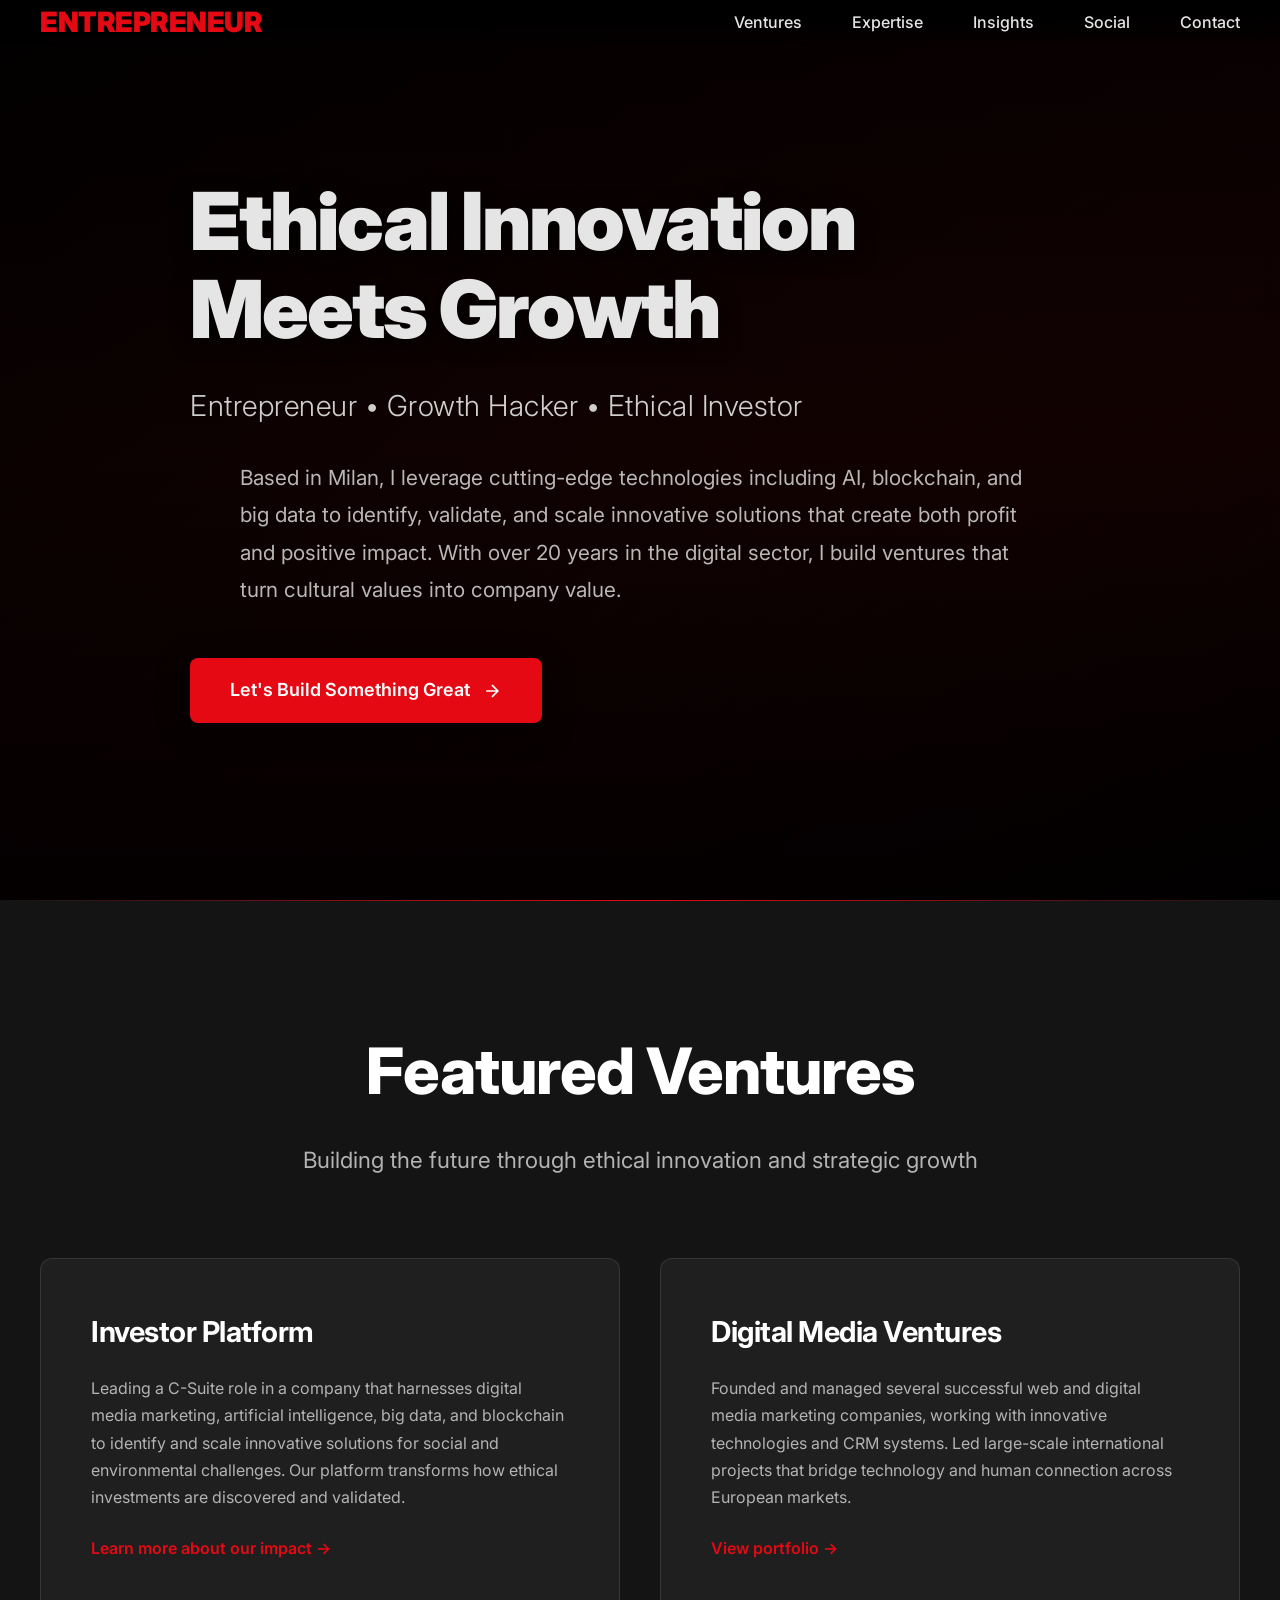
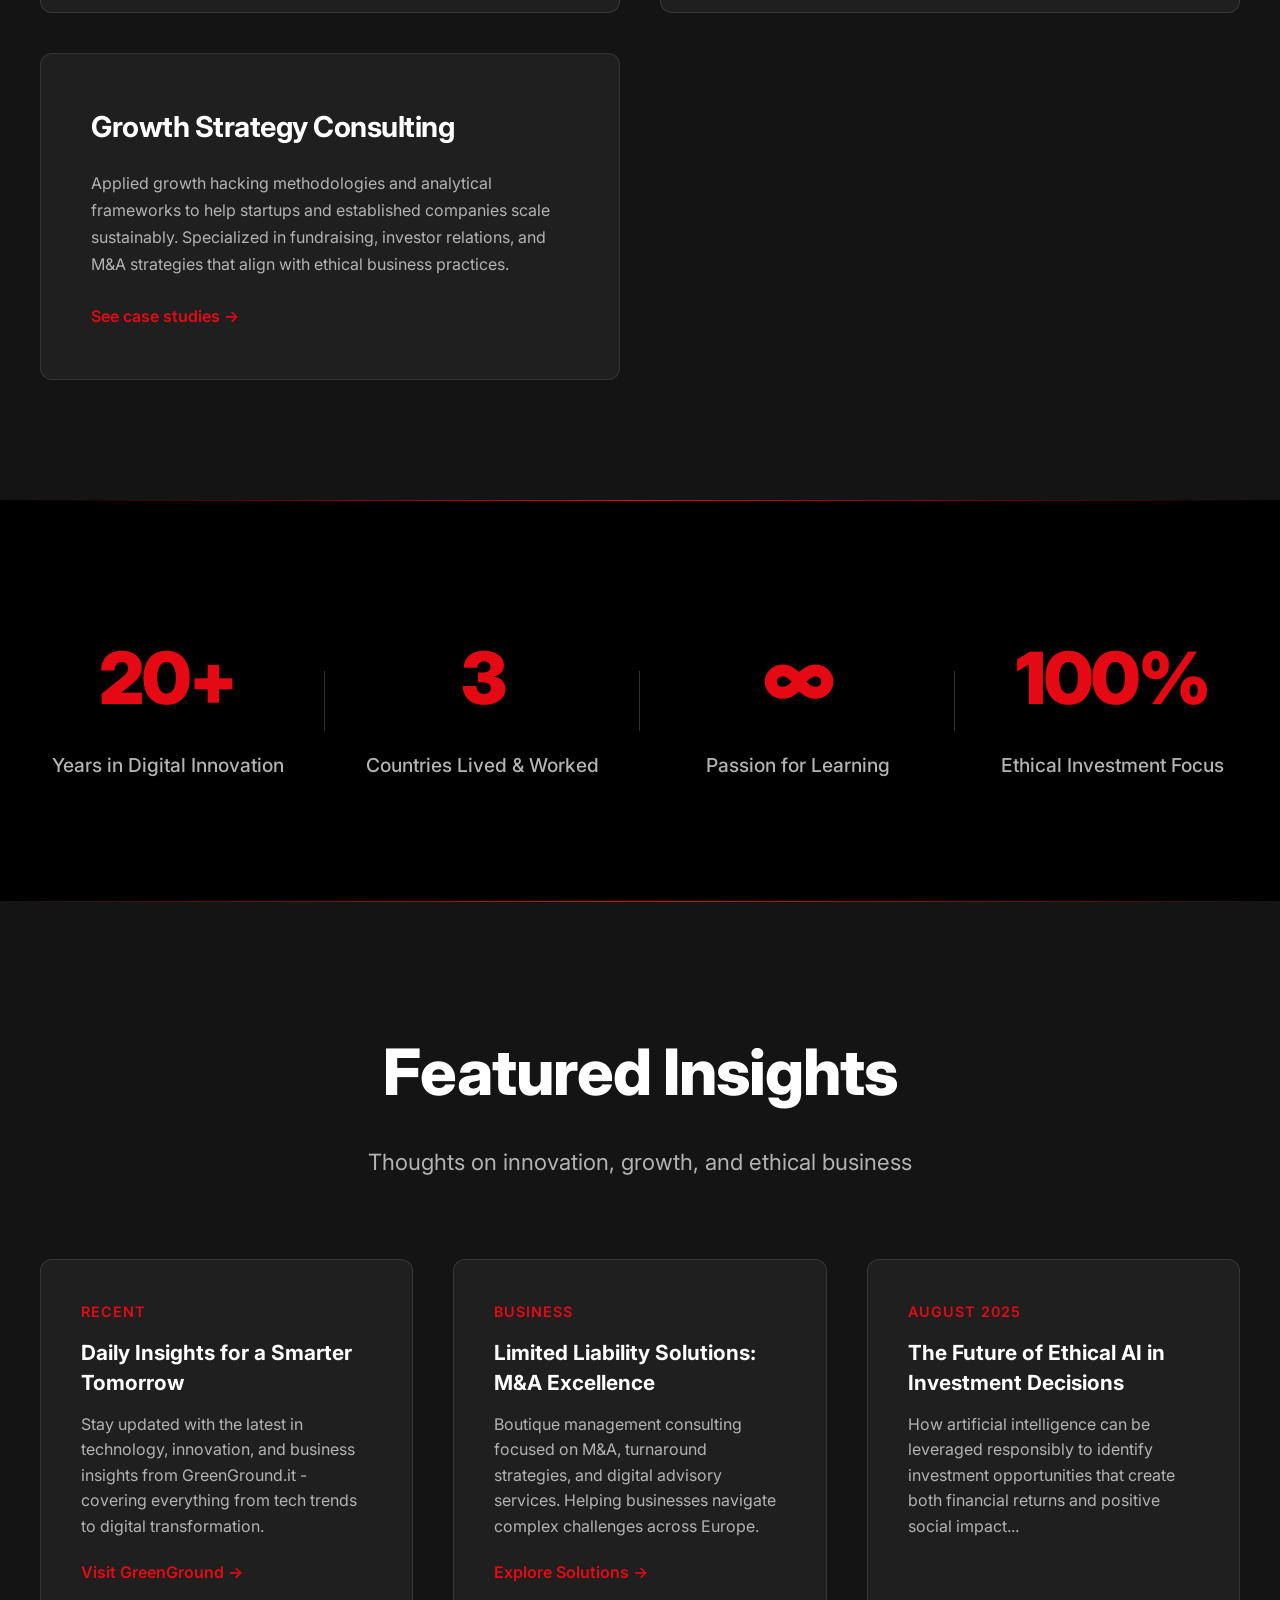
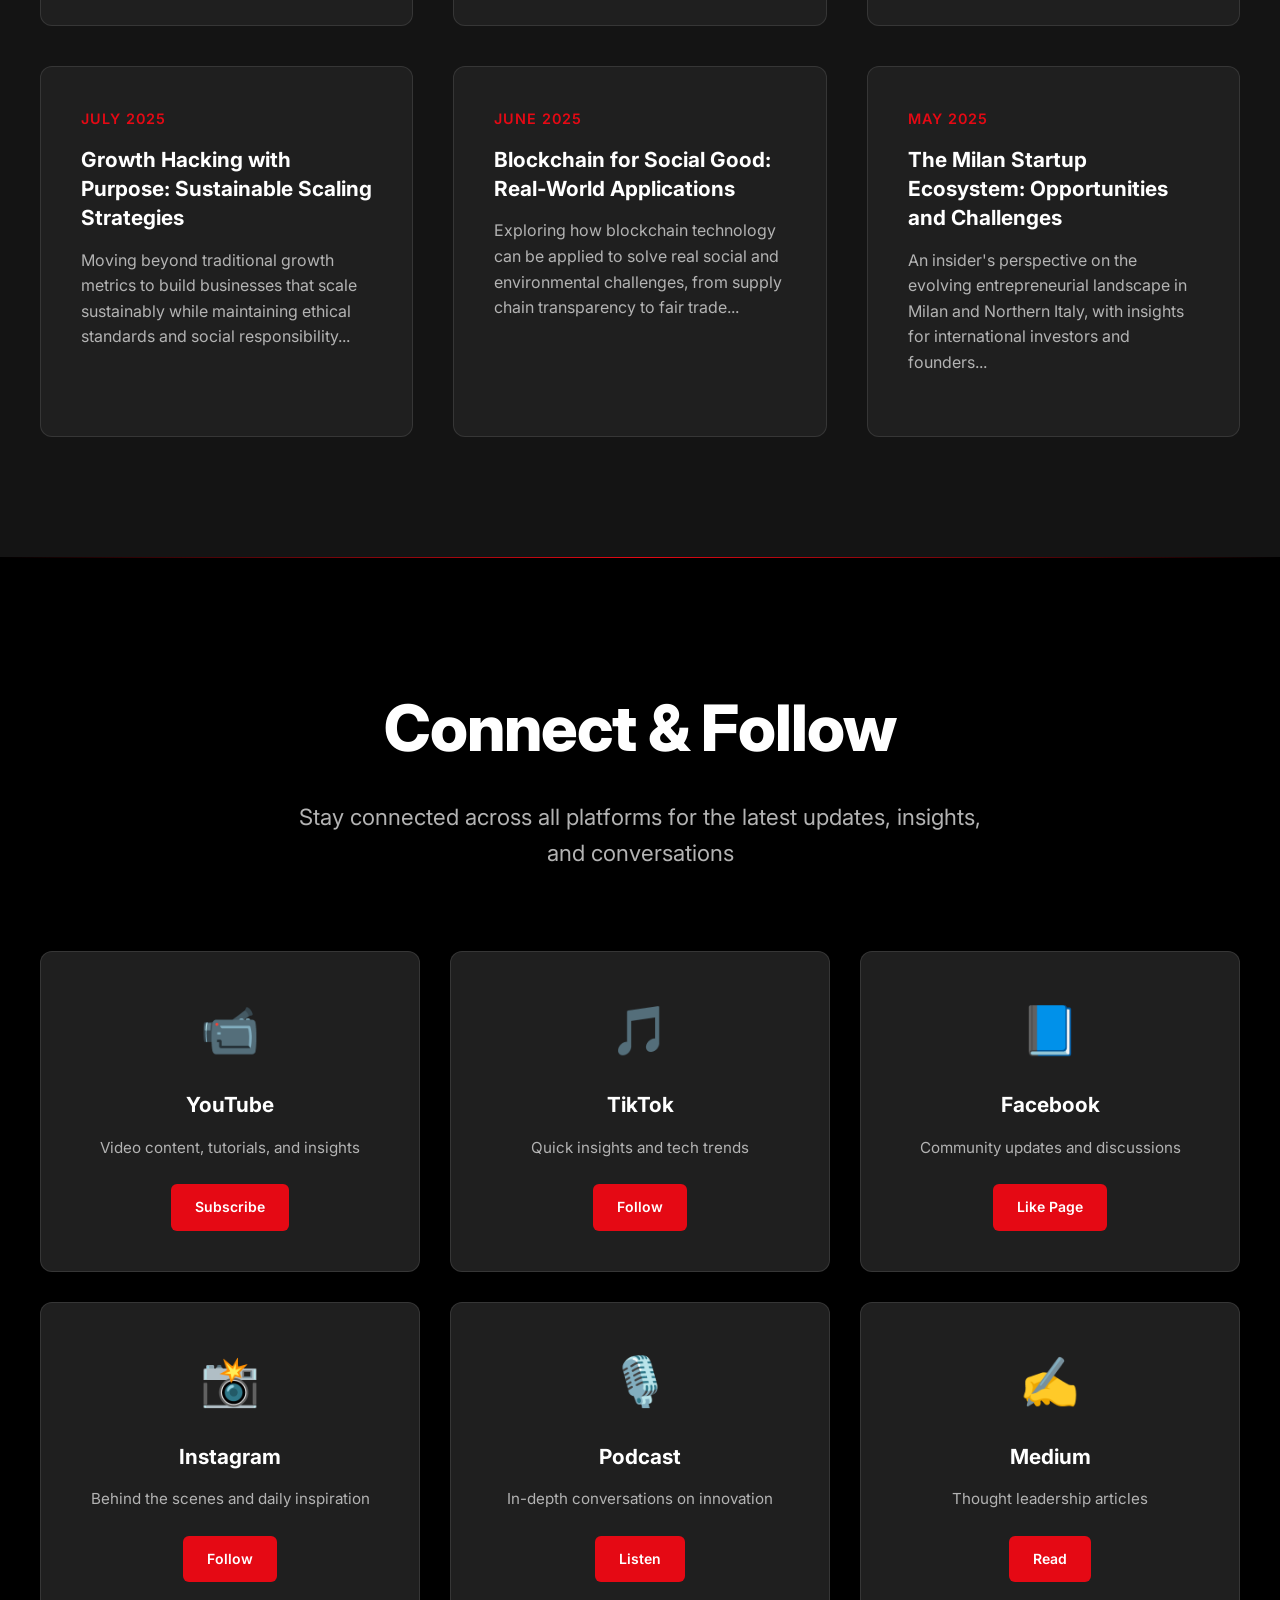
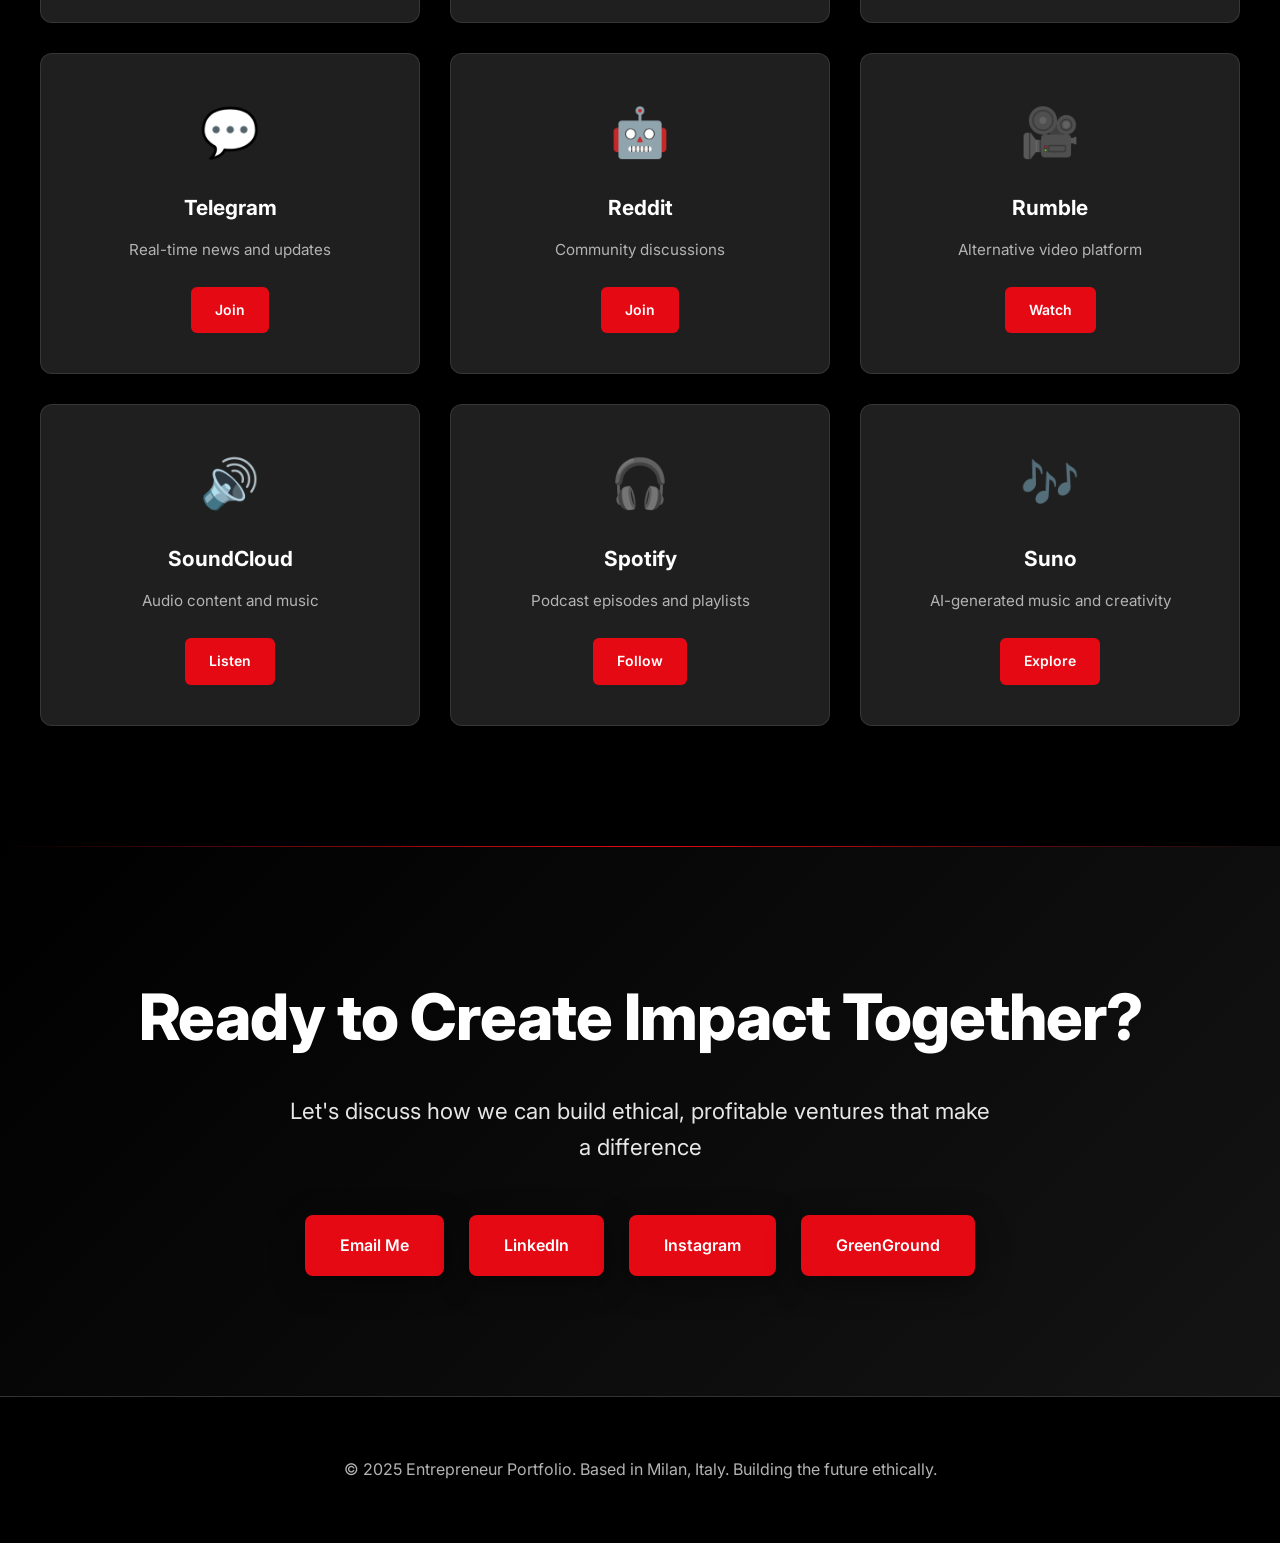
==== index.html @ f24fdfa5 "Use HTTPS for Limited Liability Solutions" ====
<!DOCTYPE html>

<html lang="en">
<head>
    <meta charset="UTF-8">
    <meta name="viewport" content="width=device-width, initial-scale=1.0">
    <title>Entrepreneur & Growth Hacker | Milan</title>
    <link rel="preconnect" href="https://fonts.googleapis.com">
    <link rel="preconnect" href="https://fonts.gstatic.com" crossorigin>
    <link href="https://fonts.googleapis.com/css2?family=Inter:wght@300;400;500;600;700;800;900&display=swap" rel="stylesheet">
    <style>
        * {
            margin: 0;
            padding: 0;
            box-sizing: border-box;
        }

        :root {
            --netflix-red: #e50914;
            --netflix-red-hover: #f40612;
            --netflix-black: #000000;
            --netflix-dark: #141414;
            --netflix-dark-gray: #1f1f1f;
            --netflix-gray: #333333;
            --netflix-light-gray: #808080;
            --netflix-white: #ffffff;
            --netflix-text: #e5e5e5;
            --netflix-text-secondary: #b3b3b3;
            --netflix-gradient: linear-gradient(180deg, rgba(0,0,0,0.7) 0%, rgba(0,0,0,0.3) 50%, rgba(0,0,0,0.8) 100%);
            --netflix-shadow: 0 8px 32px rgba(0, 0, 0, 0.4);
            --netflix-border: rgba(255, 255, 255, 0.1);
        }

        body {
            font-family: 'Inter', -apple-system, BlinkMacSystemFont, 'Segoe UI', Roboto, sans-serif;
            line-height: 1.6;
            color: var(--netflix-text);
            background: var(--netflix-black);
            overflow-x: hidden;
        }

        .container {
            max-width: 1400px;
            margin: 0 auto;
            padding: 0 40px;
        }

        /* Header */
        header {
            background: linear-gradient(180deg, rgba(0,0,0,0.9) 0%, rgba(0,0,0,0.7) 50%, transparent 100%);
            backdrop-filter: blur(20px);
            position: fixed;
            top: 0;
            width: 100%;
            z-index: 1000;
            transition: all 0.3s ease;
        }

        header.scrolled {
            background: rgba(0, 0, 0, 0.95);
            backdrop-filter: blur(20px);
        }

        nav {
            display: flex;
            justify-content: space-between;
            align-items: center;
            padding: 25px 0;
        }

        .logo {
            font-size: 28px;
            font-weight: 900;
            color: var(--netflix-red);
            text-decoration: none;
            letter-spacing: -0.5px;
            text-shadow: 0 2px 4px rgba(0, 0, 0, 0.5);
        }

        .nav-links {
            display: flex;
            gap: 50px;
            list-style: none;
        }

        .nav-links a {
            text-decoration: none;
            color: var(--netflix-text);
            font-weight: 500;
            font-size: 16px;
            transition: all 0.3s ease;
            position: relative;
            padding: 8px 0;
        }

        .nav-links a::after {
            content: '';
            position: absolute;
            bottom: 0;
            left: 0;
            width: 0;
            height: 2px;
            background: var(--netflix-red);
            transition: width 0.3s ease;
        }

        .nav-links a:hover {
            color: var(--netflix-white);
        }

        .nav-links a:hover::after {
            width: 100%;
        }

        /* Hero Section */
        .hero {
            min-height: 100vh;
            display: flex;
            align-items: center;
            background: linear-gradient(135deg, rgba(0,0,0,0.8) 0%, rgba(0,0,0,0.4) 100%), 
                        url('data:image/svg+xml,<svg xmlns="http://www.w3.org/2000/svg" viewBox="0 0 1920 1080"><defs><linearGradient id="a" x1="0%" y1="0%" x2="100%" y2="100%"><stop offset="0%" style="stop-color:%23e50914;stop-opacity:0.1"/><stop offset="100%" style="stop-color:%23000000;stop-opacity:0.9"/></linearGradient></defs><rect width="1920" height="1080" fill="url(%23a)"/></svg>');
            background-size: cover;
            background-position: center;
            position: relative;
            overflow: hidden;
        }

        .hero::before {
            content: '';
            position: absolute;
            top: 0;
            left: 0;
            right: 0;
            bottom: 0;
            background: var(--netflix-gradient);
        }

        .hero-content {
            position: relative;
            z-index: 2;
            max-width: 900px;
        }

        .hero h1 {
            font-size: clamp(3rem, 8vw, 5rem);
            font-weight: 900;
            margin-bottom: 30px;
            line-height: 1.1;
            letter-spacing: -2px;
            text-shadow: 0 4px 20px rgba(0, 0, 0, 0.8);
            animation: heroTitle 1.2s ease-out;
        }

        .hero-subtitle {
            font-size: clamp(1.2rem, 3vw, 1.8rem);
            font-weight: 300;
            margin-bottom: 30px;
            opacity: 0.9;
            letter-spacing: 0.5px;
            animation: heroSubtitle 1.4s ease-out;
        }

        .hero-description {
            font-size: clamp(1rem, 2.5vw, 1.3rem);
            max-width: 800px;
            margin: 0 auto 50px;
            opacity: 0.8;
            line-height: 1.8;
            animation: heroDescription 1.6s ease-out;
        }

        .cta-button {
            display: inline-flex;
            align-items: center;
            gap: 12px;
            background: var(--netflix-red);
            color: var(--netflix-white);
            padding: 18px 40px;
            text-decoration: none;
            border-radius: 8px;
            font-weight: 600;
            font-size: 18px;
            border: none;
            cursor: pointer;
            transition: all 0.3s ease;
            box-shadow: var(--netflix-shadow);
            animation: heroButton 1.8s ease-out;
            position: relative;
            overflow: hidden;
        }

        .cta-button::before {
            content: '';
            position: absolute;
            top: 0;
            left: -100%;
            width: 100%;
            height: 100%;
            background: linear-gradient(90deg, transparent, rgba(255,255,255,0.2), transparent);
            transition: left 0.5s ease;
        }

        .cta-button:hover {
            background: var(--netflix-red-hover);
            transform: translateY(-2px);
            box-shadow: 0 12px 40px rgba(229, 9, 20, 0.4);
        }

        .cta-button:hover::before {
            left: 100%;
        }

        /* Featured Section */
        .featured {
            padding: 120px 0;
            background: var(--netflix-dark);
            position: relative;
        }

        .featured::before {
            content: '';
            position: absolute;
            top: 0;
            left: 0;
            right: 0;
            height: 1px;
            background: linear-gradient(90deg, transparent, var(--netflix-red), transparent);
        }

        .section-header {
            text-align: center;
            margin-bottom: 80px;
        }

        .section-title {
            font-size: clamp(2.5rem, 5vw, 4rem);
            font-weight: 800;
            margin-bottom: 20px;
            color: var(--netflix-white);
            letter-spacing: -1px;
        }

        .section-subtitle {
            font-size: clamp(1.1rem, 2.5vw, 1.4rem);
            color: var(--netflix-text-secondary);
            max-width: 700px;
            margin: 0 auto;
            line-height: 1.6;
        }

        .featured-grid {
            display: grid;
            grid-template-columns: repeat(auto-fit, minmax(400px, 1fr));
            gap: 40px;
            margin-top: 80px;
        }

        .featured-item {
            background: var(--netflix-dark-gray);
            border-radius: 12px;
            padding: 50px;
            transition: all 0.4s ease;
            border: 1px solid var(--netflix-border);
            position: relative;
            overflow: hidden;
        }

        .featured-item::before {
            content: '';
            position: absolute;
            top: 0;
            left: 0;
            right: 0;
            height: 3px;
            background: var(--netflix-red);
            transform: scaleX(0);
            transition: transform 0.3s ease;
        }

        .featured-item:hover {
            transform: translateY(-8px);
            box-shadow: 0 20px 60px rgba(0, 0, 0, 0.6);
            border-color: var(--netflix-red);
        }

        .featured-item:hover::before {
            transform: scaleX(1);
        }

        .featured-item h3 {
            font-size: 1.8rem;
            font-weight: 700;
            margin-bottom: 20px;
            color: var(--netflix-white);
            letter-spacing: -0.5px;
        }

        .featured-item p {
            color: var(--netflix-text-secondary);
            margin-bottom: 25px;
            line-height: 1.7;
            font-size: 16px;
        }

        .learn-more {
            color: var(--netflix-red);
            text-decoration: none;
            font-weight: 600;
            display: inline-flex;
            align-items: center;
            gap: 8px;
            font-size: 16px;
            transition: all 0.3s ease;
        }

        .learn-more:hover {
            color: var(--netflix-red-hover);
            transform: translateX(5px);
        }

        /* Stats Section */
        .stats {
            background: var(--netflix-black);
            padding: 120px 0;
            position: relative;
        }

        .stats::before {
            content: '';
            position: absolute;
            top: 0;
            left: 0;
            right: 0;
            height: 1px;
            background: linear-gradient(90deg, transparent, var(--netflix-red), transparent);
        }

        .stats-grid {
            display: grid;
            grid-template-columns: repeat(auto-fit, minmax(250px, 1fr));
            gap: 60px;
            text-align: center;
        }

        .stat-item {
            position: relative;
        }

        .stat-item::after {
            content: '';
            position: absolute;
            top: 50%;
            right: -30px;
            width: 1px;
            height: 60px;
            background: var(--netflix-gray);
            transform: translateY(-50%);
        }

        .stat-item:last-child::after {
            display: none;
        }

        .stat-item h3 {
            font-size: clamp(3rem, 6vw, 4.5rem);
            font-weight: 900;
            margin-bottom: 15px;
            color: var(--netflix-red);
            letter-spacing: -2px;
        }

        .stat-item p {
            font-size: 1.2rem;
            color: var(--netflix-text-secondary);
            font-weight: 500;
        }

        /* News Section */
        .news {
            padding: 120px 0;
            background: var(--netflix-dark);
            position: relative;
        }

        .news::before {
            content: '';
            position: absolute;
            top: 0;
            left: 0;
            right: 0;
            height: 1px;
            background: linear-gradient(90deg, transparent, var(--netflix-red), transparent);
        }

        .news-grid {
            display: grid;
            grid-template-columns: repeat(auto-fit, minmax(350px, 1fr));
            gap: 40px;
            margin-top: 80px;
        }

        .news-item {
            background: var(--netflix-dark-gray);
            border-radius: 12px;
            padding: 40px;
            border: 1px solid var(--netflix-border);
            transition: all 0.4s ease;
            position: relative;
            overflow: hidden;
        }

        .news-item::before {
            content: '';
            position: absolute;
            top: 0;
            left: 0;
            right: 0;
            height: 3px;
            background: var(--netflix-red);
            transform: scaleX(0);
            transition: transform 0.3s ease;
        }

        .news-item:hover {
            transform: translateY(-5px);
            box-shadow: 0 15px 50px rgba(0, 0, 0, 0.6);
            border-color: var(--netflix-red);
        }

        .news-item:hover::before {
            transform: scaleX(1);
        }

        .news-date {
            color: var(--netflix-red);
            font-weight: 600;
            font-size: 0.9rem;
            margin-bottom: 15px;
            text-transform: uppercase;
            letter-spacing: 1px;
        }

        .news-item h4 {
            font-size: 1.3rem;
            font-weight: 700;
            margin-bottom: 15px;
            line-height: 1.4;
            color: var(--netflix-white);
        }

        .news-item p {
            color: var(--netflix-text-secondary);
            line-height: 1.6;
            margin-bottom: 20px;
        }

        /* Social Section */
        .social {
            padding: 120px 0;
            background: var(--netflix-black);
            position: relative;
        }

        .social::before {
            content: '';
            position: absolute;
            top: 0;
            left: 0;
            right: 0;
            height: 1px;
            background: linear-gradient(90deg, transparent, var(--netflix-red), transparent);
        }

        .social-grid {
            display: grid;
            grid-template-columns: repeat(auto-fit, minmax(280px, 1fr));
            gap: 30px;
            margin-top: 80px;
        }

        .social-platform {
            background: var(--netflix-dark-gray);
            border-radius: 12px;
            padding: 40px 30px;
            text-align: center;
            transition: all 0.4s ease;
            border: 1px solid var(--netflix-border);
            position: relative;
            overflow: hidden;
        }

        .social-platform::before {
            content: '';
            position: absolute;
            top: 0;
            left: 0;
            right: 0;
            height: 3px;
            background: var(--netflix-red);
            transform: scaleX(0);
            transition: transform 0.3s ease;
        }

        .social-platform:hover {
            transform: translateY(-5px);
            background: var(--netflix-gray);
            border-color: var(--netflix-red);
            box-shadow: 0 15px 50px rgba(0, 0, 0, 0.6);
        }

        .social-platform:hover::before {
            transform: scaleX(1);
        }

        .social-icon {
            font-size: 3rem;
            margin-bottom: 20px;
            display: block;
            transition: transform 0.3s ease;
        }

        .social-platform:hover .social-icon {
            transform: scale(1.1);
        }

        .social-platform h4 {
            font-size: 1.3rem;
            font-weight: 700;
            margin-bottom: 15px;
            color: var(--netflix-white);
        }

        .social-platform p {
            font-size: 0.95rem;
            color: var(--netflix-text-secondary);
            margin-bottom: 25px;
            line-height: 1.5;
        }

        .social-link {
            color: var(--netflix-white);
            text-decoration: none;
            font-weight: 600;
            padding: 12px 24px;
            background: var(--netflix-red);
            border-radius: 6px;
            display: inline-block;
            transition: all 0.3s ease;
            font-size: 14px;
        }

        .social-link:hover {
            background: var(--netflix-red-hover);
            transform: translateY(-2px);
            box-shadow: 0 8px 25px rgba(229, 9, 20, 0.4);
        }

        /* Contact Section */
        .contact {
            background: linear-gradient(135deg, var(--netflix-black) 0%, var(--netflix-dark) 100%);
            color: var(--netflix-white);
            padding: 120px 0;
            text-align: center;
            position: relative;
        }

        .contact::before {
            content: '';
            position: absolute;
            top: 0;
            left: 0;
            right: 0;
            height: 1px;
            background: linear-gradient(90deg, transparent, var(--netflix-red), transparent);
        }

        .contact h2 {
            font-size: clamp(2.5rem, 5vw, 4rem);
            font-weight: 800;
            margin-bottom: 25px;
            letter-spacing: -1px;
        }

        .contact p {
            font-size: clamp(1.1rem, 2.5vw, 1.4rem);
            margin-bottom: 50px;
            opacity: 0.9;
            max-width: 700px;
            margin-left: auto;
            margin-right: auto;
            line-height: 1.6;
        }

        .contact-buttons {
            display: flex;
            justify-content: center;
            gap: 25px;
            flex-wrap: wrap;
        }

        .contact-btn {
            background: var(--netflix-red);
            color: var(--netflix-white);
            padding: 18px 35px;
            text-decoration: none;
            border-radius: 8px;
            font-weight: 600;
            font-size: 16px;
            border: none;
            transition: all 0.3s ease;
            box-shadow: var(--netflix-shadow);
        }

        .contact-btn:hover {
            background: var(--netflix-red-hover);
            transform: translateY(-2px);
            box-shadow: 0 12px 40px rgba(229, 9, 20, 0.4);
        }

        /* Footer */
        footer {
            background: var(--netflix-black);
            color: var(--netflix-text-secondary);
            padding: 60px 0;
            text-align: center;
            border-top: 1px solid var(--netflix-gray);
        }

        footer p {
            font-size: 16px;
            line-height: 1.6;
        }

        /* Responsive Design */
        @media (max-width: 768px) {
            .container {
                padding: 0 20px;
            }

            .nav-links {
                display: none;
            }

            .hero {
                padding: 100px 0 60px;
            }

            .featured-grid,
            .news-grid {
                grid-template-columns: 1fr;
            }

            .stats-grid {
                grid-template-columns: repeat(2, 1fr);
                gap: 40px;
            }

            .stats-grid .stat-item:nth-child(2)::after {
                display: none;
            }

            .social-grid {
                grid-template-columns: repeat(auto-fit, minmax(250px, 1fr));
            }

            .contact-buttons {
                flex-direction: column;
                align-items: center;
            }

            .featured-item,
            .news-item,
            .social-platform {
                padding: 30px 25px;
            }
        }

        /* Animations */
        @keyframes heroTitle {
            from {
                opacity: 0;
                transform: translateY(30px);
            }
            to {
                opacity: 1;
                transform: translateY(0);
            }
        }

        @keyframes heroSubtitle {
            from {
                opacity: 0;
                transform: translateY(30px);
            }
            to {
                opacity: 1;
                transform: translateY(0);
            }
        }

        @keyframes heroDescription {
            from {
                opacity: 0;
                transform: translateY(30px);
            }
            to {
                opacity: 1;
                transform: translateY(0);
            }
        }

        @keyframes heroButton {
            from {
                opacity: 0;
                transform: translateY(30px);
            }
            to {
                opacity: 1;
                transform: translateY(0);
            }
        }

        .fade-in {
            animation: fadeInUp 0.8s ease forwards;
        }

        @keyframes fadeInUp {
            from {
                opacity: 0;
                transform: translateY(40px);
            }
            to {
                opacity: 1;
                transform: translateY(0);
            }
        }

        /* Scroll animations */
        .scroll-animate {
            opacity: 0;
            transform: translateY(40px);
            transition: all 0.8s ease;
        }

        .scroll-animate.animate {
            opacity: 1;
            transform: translateY(0);
        }
    </style>
</head>
<body>
    <!-- Header -->
    <header>
        <nav class="container">
            <a href="#" class="logo">ENTREPRENEUR</a>
            <ul class="nav-links">
                <li><a href="#ventures">Ventures</a></li>
                <li><a href="#expertise">Expertise</a></li>
                <li><a href="#insights">Insights</a></li>
                <li><a href="#social">Social</a></li>
                <li><a href="#contact">Contact</a></li>
            </ul>
        </nav>
    </header>

    <!-- Hero Section -->
    <section class="hero">
        <div class="container">
            <div class="hero-content">
                <h1>Ethical Innovation Meets Growth</h1>
                <p class="hero-subtitle">Entrepreneur • Growth Hacker • Ethical Investor</p>
                <p class="hero-description">
                    Based in Milan, I leverage cutting-edge technologies including AI, blockchain, and big data to identify, validate, and scale innovative solutions that create both profit and positive impact. With over 20 years in the digital sector, I build ventures that turn cultural values into company value.
                </p>
                <a href="#contact" class="cta-button">
                    Let's Build Something Great
                    <svg width="20" height="20" viewBox="0 0 24 24" fill="none" stroke="currentColor" stroke-width="2">
                        <path d="M5 12h14M12 5l7 7-7 7"/>
                    </svg>
                </a>
            </div>
        </div>
    </section>

    <!-- Featured Ventures -->
    <section class="featured" id="ventures">
        <div class="container">
            <div class="section-header">
                <h2 class="section-title">Featured Ventures</h2>
                <p class="section-subtitle">Building the future through ethical innovation and strategic growth</p>
            </div>
            
            <div class="featured-grid">
                <div class="featured-item scroll-animate">
                    <h3>Investor Platform</h3>
                    <p>Leading a C-Suite role in a company that harnesses digital media marketing, artificial intelligence, big data, and blockchain to identify and scale innovative solutions for social and environmental challenges. Our platform transforms how ethical investments are discovered and validated.</p>
                    <a href="#" class="learn-more">Learn more about our impact →</a>
                </div>
                
                <div class="featured-item scroll-animate">
                    <h3>Digital Media Ventures</h3>
                    <p>Founded and managed several successful web and digital media marketing companies, working with innovative technologies and CRM systems. Led large-scale international projects that bridge technology and human connection across European markets.</p>
                    <a href="#" class="learn-more">View portfolio →</a>
                </div>
                
                <div class="featured-item scroll-animate">
                    <h3>Growth Strategy Consulting</h3>
                    <p>Applied growth hacking methodologies and analytical frameworks to help startups and established companies scale sustainably. Specialized in fundraising, investor relations, and M&A strategies that align with ethical business practices.</p>
                    <a href="#" class="learn-more">See case studies →</a>
                </div>
            </div>
        </div>
    </section>

    <!-- Stats Section -->
    <section class="stats">
        <div class="container">
            <div class="stats-grid">
                <div class="stat-item scroll-animate">
                    <h3>20+</h3>
                    <p>Years in Digital Innovation</p>
                </div>
                <div class="stat-item scroll-animate">
                    <h3>3</h3>
                    <p>Countries Lived & Worked</p>
                </div>
                <div class="stat-item scroll-animate">
                    <h3>∞</h3>
                    <p>Passion for Learning</p>
                </div>
                <div class="stat-item scroll-animate">
                    <h3>100%</h3>
                    <p>Ethical Investment Focus</p>
                </div>
            </div>
        </div>
    </section>

    <!-- Featured Insights -->
    <section class="news" id="insights">
        <div class="container">
            <div class="section-header">
                <h2 class="section-title">Featured Insights</h2>
                <p class="section-subtitle">Thoughts on innovation, growth, and ethical business</p>
            </div>
            
            <div class="news-grid" id="latest-content">
                <!-- Content will be dynamically loaded from RSS feeds -->
                <div class="news-item scroll-animate">
                    <div class="news-date">Recent</div>
                    <h4>Daily Insights for a Smarter Tomorrow</h4>
                    <p>Stay updated with the latest in technology, innovation, and business insights from GreenGround.it - covering everything from tech trends to digital transformation.</p>
                    <a href="https://greenground.it" target="_blank" style="color: var(--netflix-red); text-decoration: none; font-weight: 600;">Visit GreenGround →</a>
                </div>
                
                <div class="news-item scroll-animate">
                    <div class="news-date">Business</div>
                    <h4>Limited Liability Solutions: M&A Excellence</h4>
                    <p>Boutique management consulting focused on M&A, turnaround strategies, and digital advisory services. Helping businesses navigate complex challenges across Europe.</p>
                    <a href="https://limitedliability.solutions" target="_blank" style="color: var(--netflix-red); text-decoration: none; font-weight: 600;">Explore Solutions →</a>
                </div>
                
                <div class="news-item scroll-animate">
                    <div class="news-date">August 2025</div>
                    <h4>The Future of Ethical AI in Investment Decisions</h4>
                    <p>How artificial intelligence can be leveraged responsibly to identify investment opportunities that create both financial returns and positive social impact...</p>
                </div>
                
                <div class="news-item scroll-animate">
                    <div class="news-date">July 2025</div>
                    <h4>Growth Hacking with Purpose: Sustainable Scaling Strategies</h4>
                    <p>Moving beyond traditional growth metrics to build businesses that scale sustainably while maintaining ethical standards and social responsibility...</p>
                </div>
                
                <div class="news-item scroll-animate">
                    <div class="news-date">June 2025</div>
                    <h4>Blockchain for Social Good: Real-World Applications</h4>
                    <p>Exploring how blockchain technology can be applied to solve real social and environmental challenges, from supply chain transparency to fair trade...</p>
                </div>
                
                <div class="news-item scroll-animate">
                    <div class="news-date">May 2025</div>
                    <h4>The Milan Startup Ecosystem: Opportunities and Challenges</h4>
                    <p>An insider's perspective on the evolving entrepreneurial landscape in Milan and Northern Italy, with insights for international investors and founders...</p>
                </div>
            </div>
        </div>
    </section>

    <!-- Social Section -->
    <section class="social" id="social">
        <div class="container">
            <div class="section-header">
                <h2 class="section-title" style="color: var(--netflix-white);">Connect & Follow</h2>
                <p class="section-subtitle" style="color: var(--netflix-text-secondary);">Stay connected across all platforms for the latest updates, insights, and conversations</p>
            </div>
            
            <div class="social-grid">
                <div class="social-platform scroll-animate">
                    <span class="social-icon">📹</span>
                    <h4>YouTube</h4>
                    <p>Video content, tutorials, and insights</p>
                    <a href="https://youtube.com/@LivioAcerbo" target="_blank" class="social-link">Subscribe</a>
                </div>
                
                <div class="social-platform scroll-animate">
                    <span class="social-icon">🎵</span>
                    <h4>TikTok</h4>
                    <p>Quick insights and tech trends</p>
                    <a href="https://www.tiktok.com/@greengroundit" target="_blank" class="social-link">Follow</a>
                </div>
                
                <div class="social-platform scroll-animate">
                    <span class="social-icon">📘</span>
                    <h4>Facebook</h4>
                    <p>Community updates and discussions</p>
                    <a href="https://www.facebook.com/greengroundit/" target="_blank" class="social-link">Like Page</a>
                </div>
                
                <div class="social-platform scroll-animate">
                    <span class="social-icon">📸</span>
                    <h4>Instagram</h4>
                    <p>Behind the scenes and daily inspiration</p>
                    <a href="https://www.instagram.com/lacer2k/" target="_blank" class="social-link">Follow</a>
                </div>
                
                <div class="social-platform scroll-animate">
                    <span class="social-icon">🎙️</span>
                    <h4>Podcast</h4>
                    <p>In-depth conversations on innovation</p>
                    <a href="https://anchor.fm/livioacerbo" target="_blank" class="social-link">Listen</a>
                </div>
                
                <div class="social-platform scroll-animate">
                    <span class="social-icon">✍️</span>
                    <h4>Medium</h4>
                    <p>Thought leadership articles</p>
                    <a href="https://medium.com/@livioandreaacerbo/" target="_blank" class="social-link">Read</a>
                </div>
                
                <div class="social-platform scroll-animate">
                    <span class="social-icon">💬</span>
                    <h4>Telegram</h4>
                    <p>Real-time news and updates</p>
                    <a href="https://t.me/greengrounditnews" target="_blank" class="social-link">Join</a>
                </div>
                
                <div class="social-platform scroll-animate">
                    <span class="social-icon">🤖</span>
                    <h4>Reddit</h4>
                    <p>Community discussions</p>
                    <a href="https://reddit.com/r/greengroundnews" target="_blank" class="social-link">Join</a>
                </div>
                
                <div class="social-platform scroll-animate">
                    <span class="social-icon">🎥</span>
                    <h4>Rumble</h4>
                    <p>Alternative video platform</p>
                    <a href="https://rumble.com/c/c-5314480" target="_blank" class="social-link">Watch</a>
                </div>
                
                <div class="social-platform scroll-animate">
                    <span class="social-icon">🔊</span>
                    <h4>SoundCloud</h4>
                    <p>Audio content and music</p>
                    <a href="https://soundcloud.com/greenground-955612902" target="_blank" class="social-link">Listen</a>
                </div>
                
                <div class="social-platform scroll-animate">
                    <span class="social-icon">🎧</span>
                    <h4>Spotify</h4>
                    <p>Podcast episodes and playlists</p>
                    <a href="https://open.spotify.com/show/5yPPdG3CnnVb2geWrxxu9X?si=zBN3u8mdS02BRPCriAaeag" target="_blank" class="social-link">Follow</a>
                </div>
                
                <div class="social-platform scroll-animate">
                    <span class="social-icon">🎶</span>
                    <h4>Suno</h4>
                    <p>AI-generated music and creativity</p>
                    <a href="https://suno.com/@lacer2k" target="_blank" class="social-link">Explore</a>
                </div>
            </div>
        </div>
    </section>

    <!-- Contact Section -->
    <section class="contact" id="contact">
        <div class="container">
            <h2>Ready to Create Impact Together?</h2>
            <p>Let's discuss how we can build ethical, profitable ventures that make a difference</p>
            <div class="contact-buttons">
                <a href="mailto:livio@greenground.it" class="contact-btn">Email Me</a>
                <a href="https://www.linkedin.com/in/livio-acerbo/" target="_blank" class="contact-btn">LinkedIn</a>
                <a href="https://www.instagram.com/lacer2k/" target="_blank" class="contact-btn">Instagram</a>
                <a href="https://greenground.it" target="_blank" class="contact-btn">GreenGround</a>
            </div>
        </div>
    </section>

    <!-- Footer -->
    <footer>
        <div class="container">
            <p>&copy; 2025 Entrepreneur Portfolio. Based in Milan, Italy. Building the future ethically.</p>
        </div>
    </footer>

    <script>
        // Smooth scrolling for navigation links
        document.querySelectorAll('a[href^="#"]').forEach(anchor => {
            anchor.addEventListener('click', function (e) {
                e.preventDefault();
                const target = document.querySelector(this.getAttribute('href'));
                if (target) {
                    target.scrollIntoView({
                        behavior: 'smooth',
                        block: 'start'
                    });
                }
            });
        });

        // Scroll-based animations
        const observerOptions = {
            threshold: 0.1,
            rootMargin: '0px 0px -50px 0px'
        };

        const observer = new IntersectionObserver((entries) => {
            entries.forEach(entry => {
                if (entry.isIntersecting) {
                    entry.target.classList.add('animate');
                }
            });
        }, observerOptions);

        // Observe all scroll-animate elements
        document.querySelectorAll('.scroll-animate').forEach(el => {
            observer.observe(el);
        });

        // RSS Feed Integration with CORS proxy
        async function loadRSSFeeds() {
            const newsGrid = document.getElementById('latest-content');
            if (!newsGrid) return;

            // Show loading state
            newsGrid.innerHTML = `
                <div class="news-item scroll-animate" style="grid-column: 1 / -1; text-align: center;">
                    <div class="news-date">Loading...</div>
                    <h4>Fetching Latest Content</h4>
                    <p>Loading recent articles from GreenGround.it and Limited Liability Solutions...</p>
                </div>
            `;

            try {
                // Use RSS2JSON service as a CORS proxy
                const feeds = [
                    {
                        name: 'GreenGround.it',
                        url: 'https://api.rss2json.com/v1/api.json?rss_url=https://greenground.it/feed',
                        description: 'Daily Insights for a Smarter Tomorrow',
                        color: 'var(--netflix-red)',
                        link: 'https://greenground.it'
                    },
                    {
                        name: 'Limited Liability Solutions',
                        url: 'https://api.rss2json.com/v1/api.json?rss_url=https://limitedliability.solutions/feed',
                        description: 'M&A, Turnaround & Digital Advisory',
                        color: 'var(--netflix-red)',
                        link: 'https://limitedliability.solutions'
                    }
                ];

                // Fetch all feeds in parallel
                let allArticles = (
                    await Promise.all(
                        feeds.map(async (feed) => {
                            try {
                                const response = await fetch(feed.url);
                                const data = await response.json();

                                if (data.status === 'ok' && data.items) {
                                    // Process first 3 items from each feed
                                    return data.items.slice(0, 3).map(item => ({
                                        title: item.title,
                                        description: item.description ?
                                            item.description.replace(/<[^>]*>/g, '').substring(0, 150) + '...' :
                                            'Read more about this article...',
                                        link: item.link,
                                        pubDate: new Date(item.pubDate),
                                        source: feed.name,
                                        sourceColor: feed.color,
                                        sourceLink: feed.link
                                    }));
                                }
                            } catch (error) {
                                console.warn(`Failed to load feed from ${feed.name}:`, error);
                            }

                            return [];
                        })
                    )
                ).flat();

                // Sort by date (newest first)
                allArticles.sort((a, b) => b.pubDate - a.pubDate);

                // Take the 6 most recent articles
                allArticles = allArticles.slice(0, 6);

                // Generate HTML for articles
                let articlesHTML = '';
                
                if (allArticles.length > 0) {
                    allArticles.forEach(article => {
                        const formattedDate = article.pubDate.toLocaleDateString('en-US', {
                            year: 'numeric',
                            month: 'short',
                            day: 'numeric'
                        });

                        articlesHTML += `
                            <div class="news-item scroll-animate">
                                <div class="news-date" style="color: ${article.sourceColor}">${formattedDate} • ${article.source}</div>
                                <h4>${article.title}</h4>
                                <p>${article.description}</p>
                                <a href="${article.link}" target="_blank" style="color: ${article.sourceColor}; text-decoration: none; font-weight: 600;">Read More →</a>
                            </div>
                        `;
                    });
                } else {
                    // Fallback content if RSS feeds fail
                    articlesHTML = `
                        <div class="news-item scroll-animate">
                            <div class="news-date" style="color: var(--netflix-red)">Recent</div>
                            <h4>Daily Insights for a Smarter Tomorrow</h4>
                            <p>Stay updated with the latest in technology, innovation, and business insights from GreenGround.it - covering everything from tech trends to digital transformation.</p>
                            <a href="https://greenground.it" target="_blank" style="color: var(--netflix-red); text-decoration: none; font-weight: 600;">Visit GreenGround →</a>
                        </div>
                        
                        <div class="news-item scroll-animate">
                            <div class="news-date" style="color: var(--netflix-red)">Business</div>
                            <h4>Limited Liability Solutions: M&A Excellence</h4>
                            <p>Boutique management consulting focused on M&A, turnaround strategies, and digital advisory services. Helping businesses navigate complex challenges across Europe.</p>
                            <a href="https://limitedliability.solutions" target="_blank" style="color: var(--netflix-red); text-decoration: none; font-weight: 600;">Explore Solutions →</a>
                        </div>
                        
                        <div class="news-item scroll-animate">
                            <div class="news-date">August 2025</div>
                            <h4>The Future of Ethical AI in Investment Decisions</h4>
                            <p>How artificial intelligence can be leveraged responsibly to identify investment opportunities that create both financial returns and positive social impact...</p>
                        </div>
                        
                        <div class="news-item scroll-animate">
                            <div class="news-date">July 2025</div>
                            <h4>Growth Hacking with Purpose: Sustainable Scaling Strategies</h4>
                            <p>Moving beyond traditional growth metrics to build businesses that scale sustainably while maintaining ethical standards and social responsibility...</p>
                        </div>
                        
                        <div class="news-item scroll-animate">
                            <div class="news-date">June 2025</div>
                            <h4>Blockchain for Social Good: Real-World Applications</h4>
                            <p>Exploring how blockchain technology can be applied to solve real social and environmental challenges, from supply chain transparency to fair trade...</p>
                        </div>
                        
                        <div class="news-item scroll-animate">
                            <div class="news-date">May 2025</div>
                            <h4>The Milan Startup Ecosystem: Opportunities and Challenges</h4>
                            <p>An insider's perspective on the evolving entrepreneurial landscape in Milan and Northern Italy, with insights for international investors and founders...</p>
                        </div>
                    `;
                }

                newsGrid.innerHTML = articlesHTML;

                // Re-observe new elements for animations
                document.querySelectorAll('#latest-content .news-item').forEach(el => {
                    observer.observe(el);
                });

            } catch (error) {
                console.error('Error loading RSS feeds:', error);
                // Keep the fallback content in case of total failure
            }
        }

        // Load content when page loads
        window.addEventListener('load', () => {
            loadRSSFeeds();
        });

        // Header background on scroll
        window.addEventListener('scroll', () => {
            const header = document.querySelector('header');
            if (window.scrollY > 100) {
                header.classList.add('scrolled');
            } else {
                header.classList.remove('scrolled');
            }
        });
    </script>
</body>
</html>
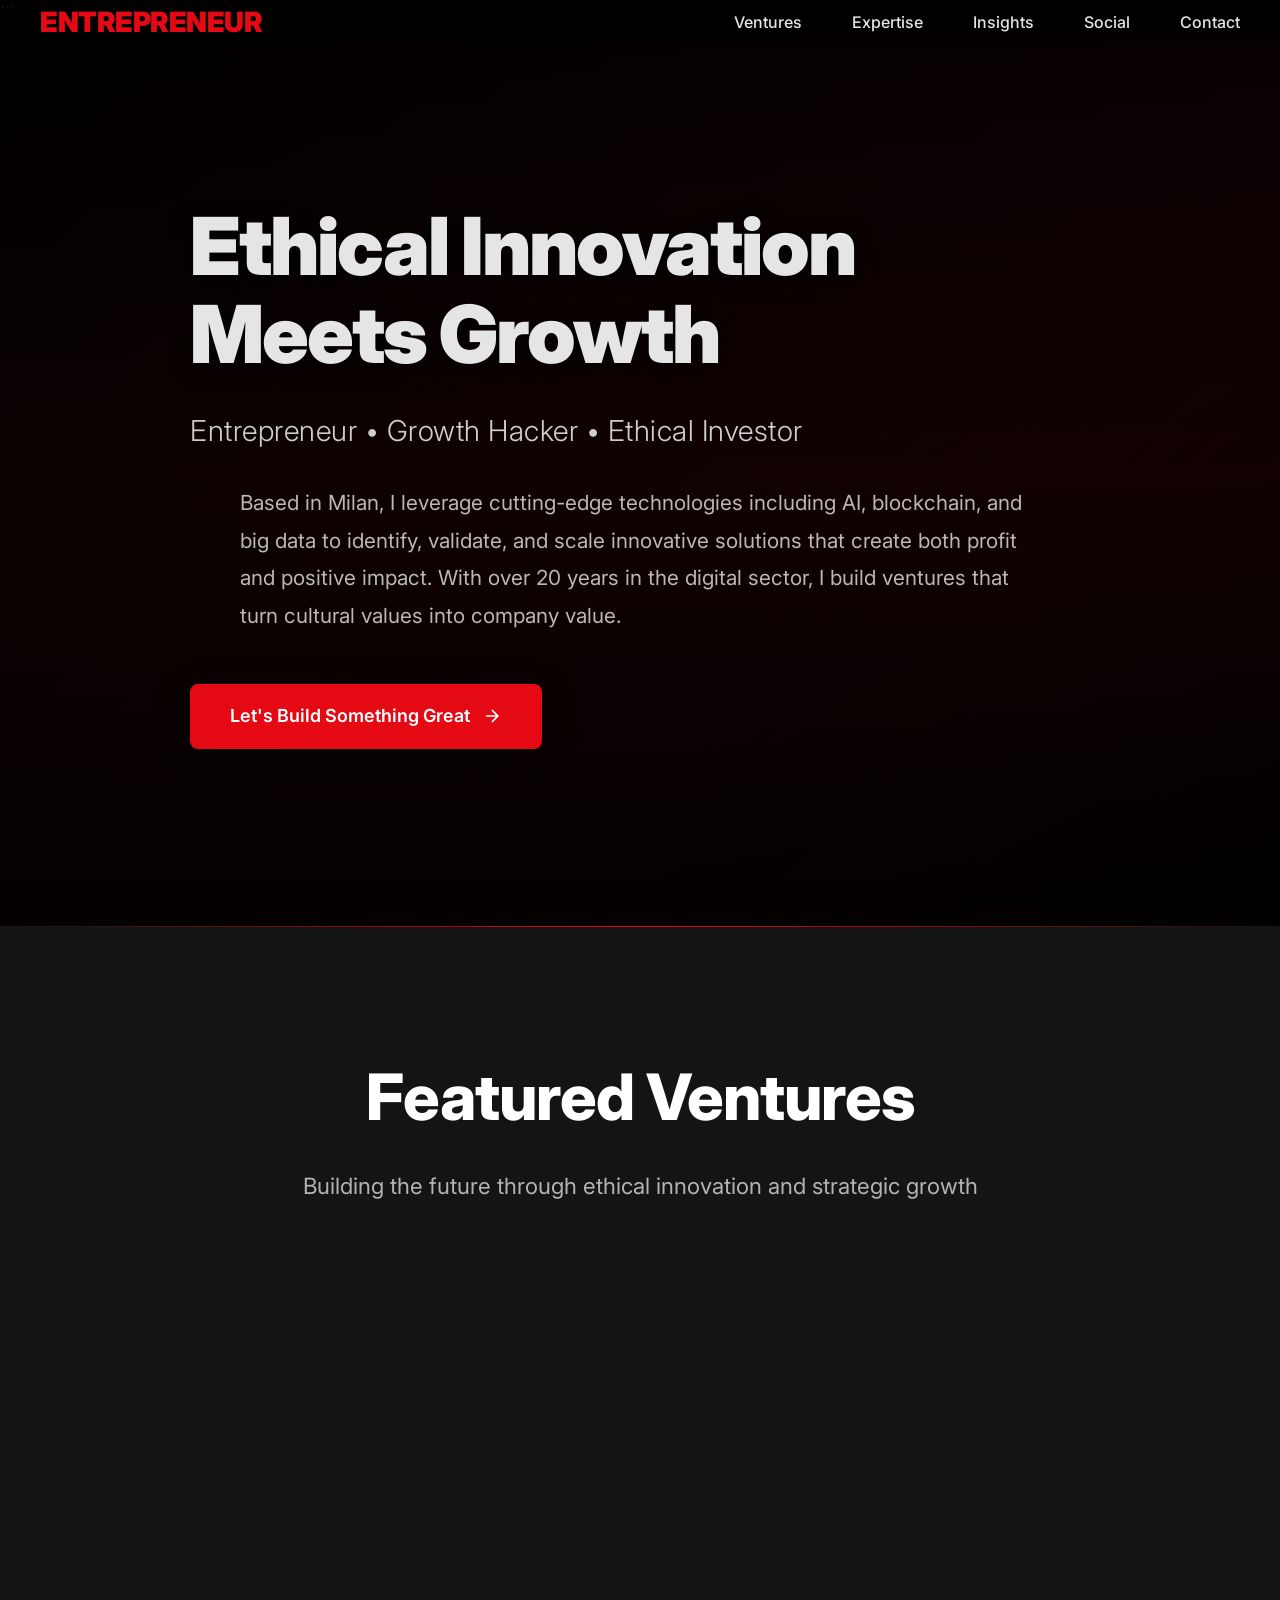
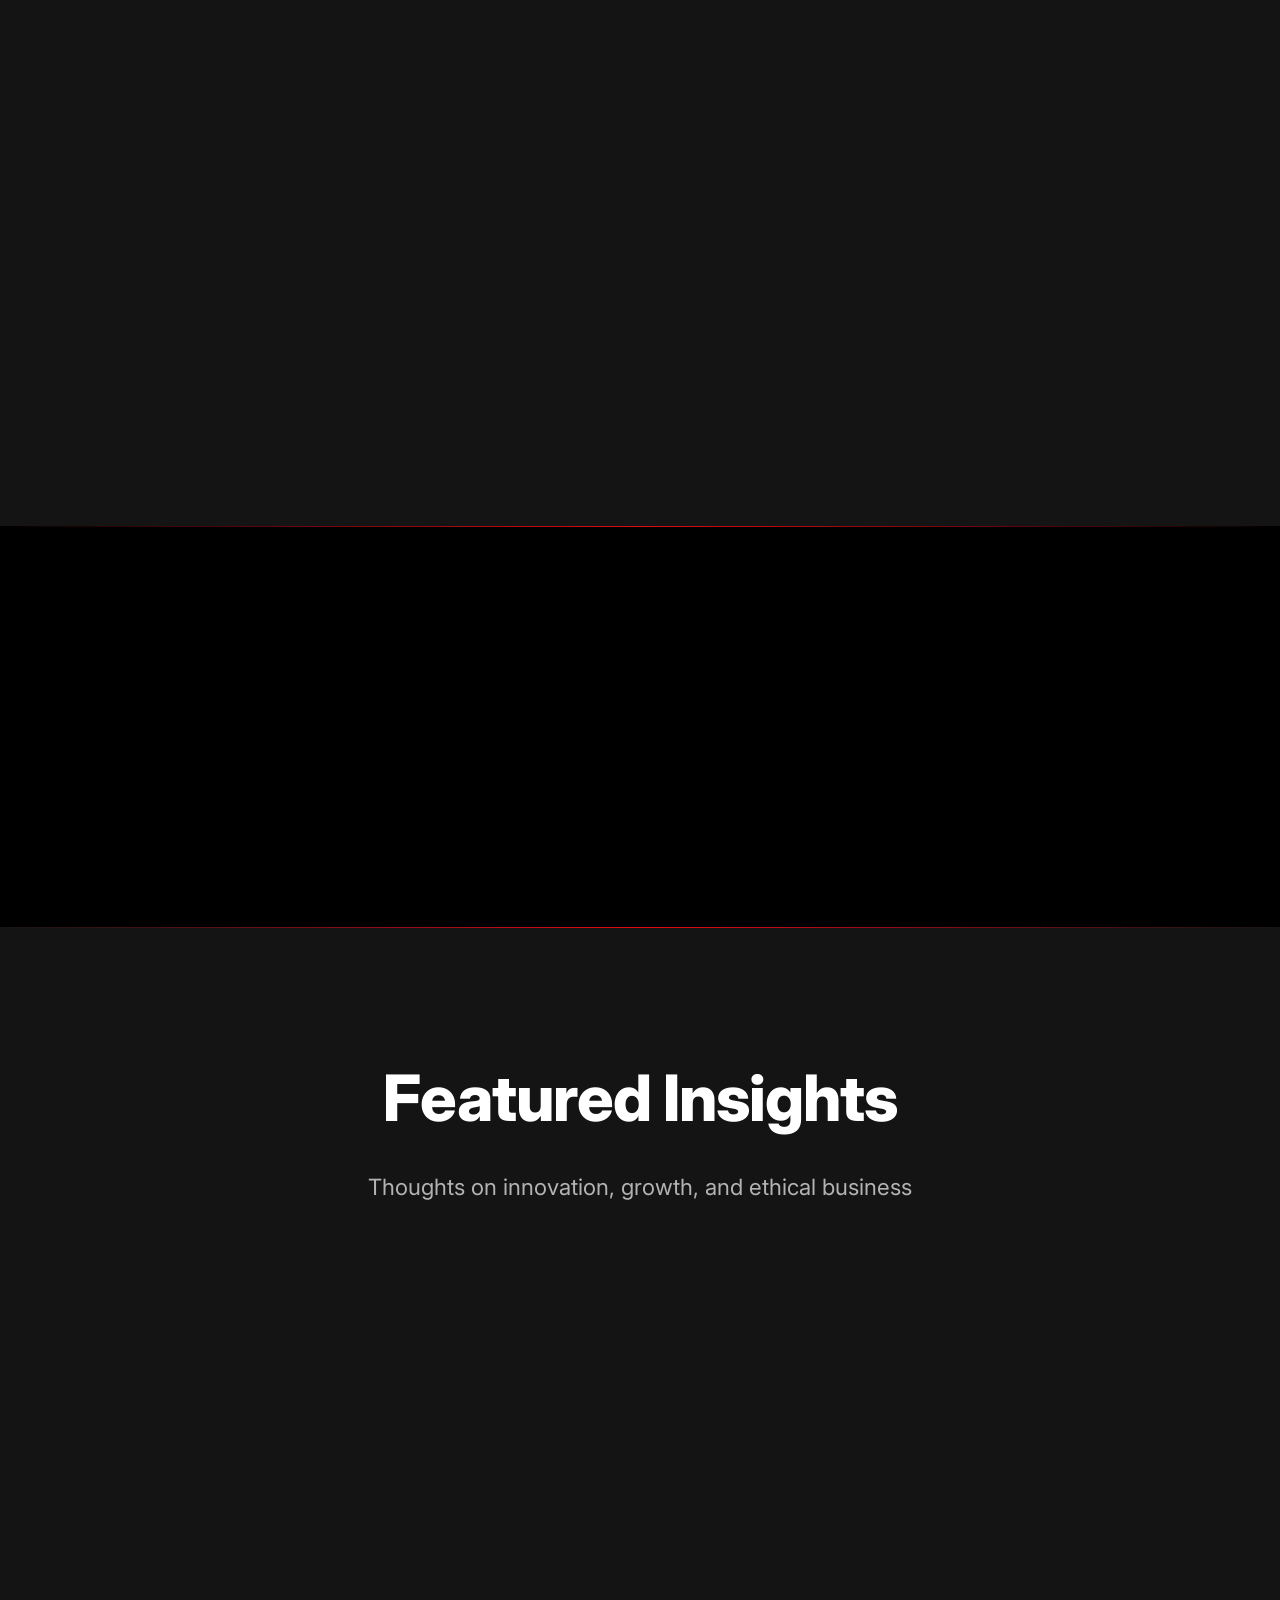
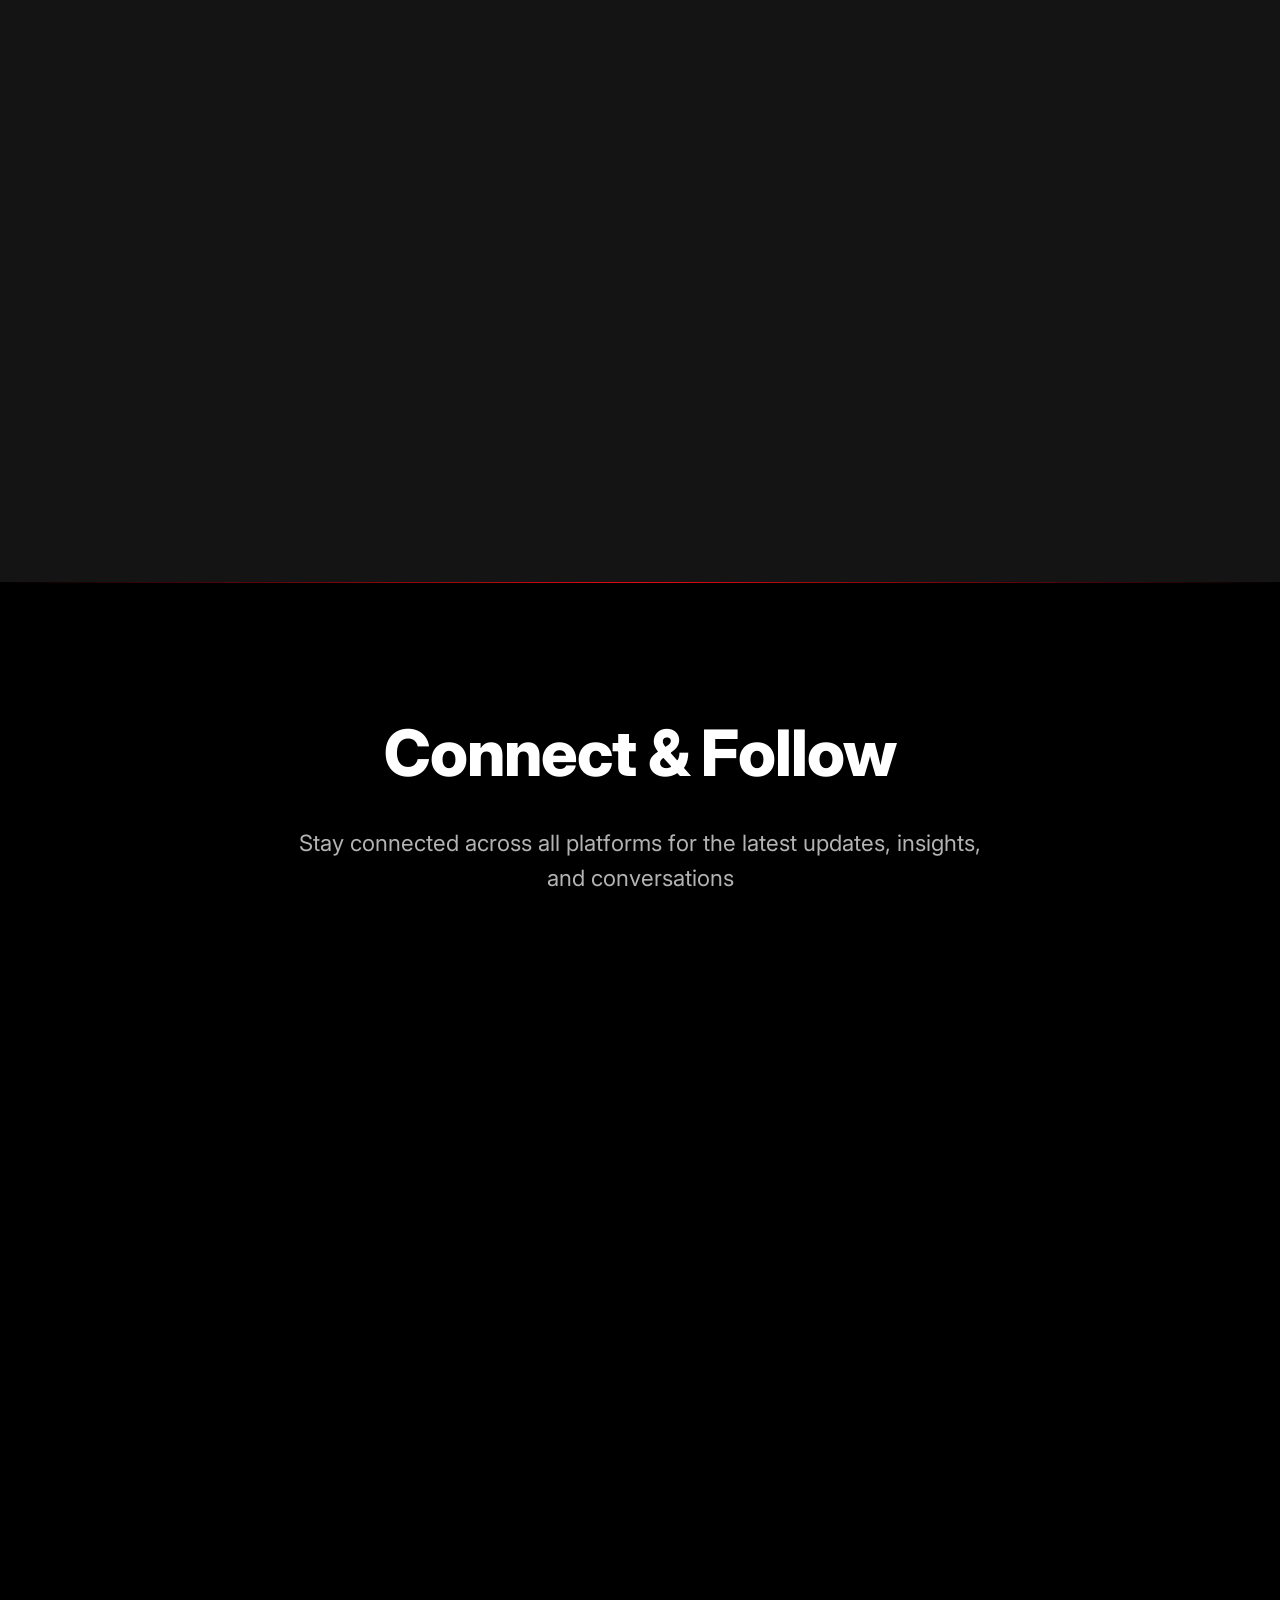
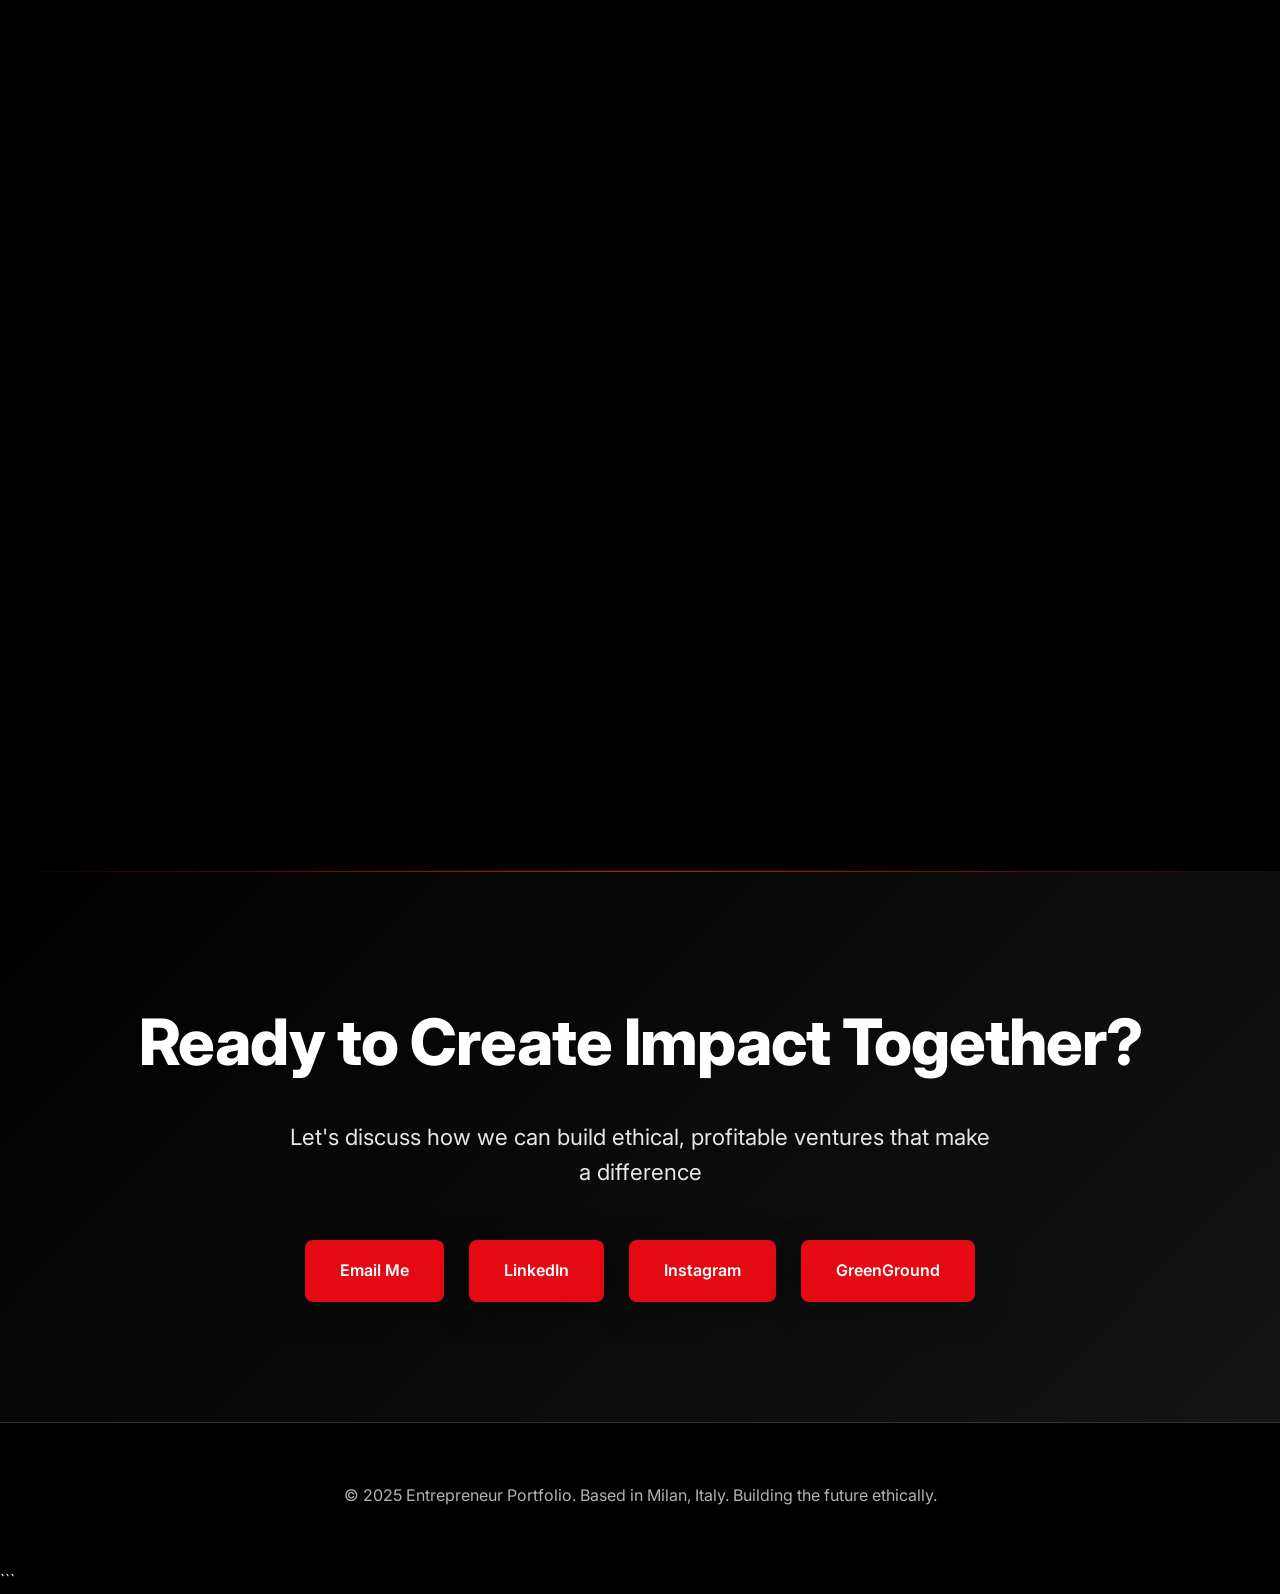
==== commit 566d73ea: "fix index.html and main.js with styles.css" ====
--- a/index.html
+++ b/index.html
@@ -4,749 +4,12 @@
 <head>
     <meta charset="UTF-8">
     <meta name="viewport" content="width=device-width, initial-scale=1.0">
+    <meta name="description" content="Portfolio of Livio Acerbo, Milan-based entrepreneur, growth hacker and ethical investor, featuring ventures, insights and consulting on digital innovation.">
     <title>Entrepreneur & Growth Hacker | Milan</title>
     <link rel="preconnect" href="https://fonts.googleapis.com">
     <link rel="preconnect" href="https://fonts.gstatic.com" crossorigin>
     <link href="https://fonts.googleapis.com/css2?family=Inter:wght@300;400;500;600;700;800;900&display=swap" rel="stylesheet">
-    <style>
-        * {
-            margin: 0;
-            padding: 0;
-            box-sizing: border-box;
-        }
-
-        :root {
-            --netflix-red: #e50914;
-            --netflix-red-hover: #f40612;
-            --netflix-black: #000000;
-            --netflix-dark: #141414;
-            --netflix-dark-gray: #1f1f1f;
-            --netflix-gray: #333333;
-            --netflix-light-gray: #808080;
-            --netflix-white: #ffffff;
-            --netflix-text: #e5e5e5;
-            --netflix-text-secondary: #b3b3b3;
-            --netflix-gradient: linear-gradient(180deg, rgba(0,0,0,0.7) 0%, rgba(0,0,0,0.3) 50%, rgba(0,0,0,0.8) 100%);
-            --netflix-shadow: 0 8px 32px rgba(0, 0, 0, 0.4);
-            --netflix-border: rgba(255, 255, 255, 0.1);
-        }
-
-        body {
-            font-family: 'Inter', -apple-system, BlinkMacSystemFont, 'Segoe UI', Roboto, sans-serif;
-            line-height: 1.6;
-            color: var(--netflix-text);
-            background: var(--netflix-black);
-            overflow-x: hidden;
-        }
-
-        .container {
-            max-width: 1400px;
-            margin: 0 auto;
-            padding: 0 40px;
-        }
-
-        /* Header */
-        header {
-            background: linear-gradient(180deg, rgba(0,0,0,0.9) 0%, rgba(0,0,0,0.7) 50%, transparent 100%);
-            backdrop-filter: blur(20px);
-            position: fixed;
-            top: 0;
-            width: 100%;
-            z-index: 1000;
-            transition: all 0.3s ease;
-        }
-
-        header.scrolled {
-            background: rgba(0, 0, 0, 0.95);
-            backdrop-filter: blur(20px);
-        }
-
-        nav {
-            display: flex;
-            justify-content: space-between;
-            align-items: center;
-            padding: 25px 0;
-        }
-
-        .logo {
-            font-size: 28px;
-            font-weight: 900;
-            color: var(--netflix-red);
-            text-decoration: none;
-            letter-spacing: -0.5px;
-            text-shadow: 0 2px 4px rgba(0, 0, 0, 0.5);
-        }
-
-        .nav-links {
-            display: flex;
-            gap: 50px;
-            list-style: none;
-        }
-
-        .nav-links a {
-            text-decoration: none;
-            color: var(--netflix-text);
-            font-weight: 500;
-            font-size: 16px;
-            transition: all 0.3s ease;
-            position: relative;
-            padding: 8px 0;
-        }
-
-        .nav-links a::after {
-            content: '';
-            position: absolute;
-            bottom: 0;
-            left: 0;
-            width: 0;
-            height: 2px;
-            background: var(--netflix-red);
-            transition: width 0.3s ease;
-        }
-
-        .nav-links a:hover {
-            color: var(--netflix-white);
-        }
-
-        .nav-links a:hover::after {
-            width: 100%;
-        }
-
-        /* Hero Section */
-        .hero {
-            min-height: 100vh;
-            display: flex;
-            align-items: center;
-            background: linear-gradient(135deg, rgba(0,0,0,0.8) 0%, rgba(0,0,0,0.4) 100%), 
-                        url('data:image/svg+xml,<svg xmlns="http://www.w3.org/2000/svg" viewBox="0 0 1920 1080"><defs><linearGradient id="a" x1="0%" y1="0%" x2="100%" y2="100%"><stop offset="0%" style="stop-color:%23e50914;stop-opacity:0.1"/><stop offset="100%" style="stop-color:%23000000;stop-opacity:0.9"/></linearGradient></defs><rect width="1920" height="1080" fill="url(%23a)"/></svg>');
-            background-size: cover;
-            background-position: center;
-            position: relative;
-            overflow: hidden;
-        }
-
-        .hero::before {
-            content: '';
-            position: absolute;
-            top: 0;
-            left: 0;
-            right: 0;
-            bottom: 0;
-            background: var(--netflix-gradient);
-        }
-
-        .hero-content {
-            position: relative;
-            z-index: 2;
-            max-width: 900px;
-        }
-
-        .hero h1 {
-            font-size: clamp(3rem, 8vw, 5rem);
-            font-weight: 900;
-            margin-bottom: 30px;
-            line-height: 1.1;
-            letter-spacing: -2px;
-            text-shadow: 0 4px 20px rgba(0, 0, 0, 0.8);
-            animation: heroTitle 1.2s ease-out;
-        }
-
-        .hero-subtitle {
-            font-size: clamp(1.2rem, 3vw, 1.8rem);
-            font-weight: 300;
-            margin-bottom: 30px;
-            opacity: 0.9;
-            letter-spacing: 0.5px;
-            animation: heroSubtitle 1.4s ease-out;
-        }
-
-        .hero-description {
-            font-size: clamp(1rem, 2.5vw, 1.3rem);
-            max-width: 800px;
-            margin: 0 auto 50px;
-            opacity: 0.8;
-            line-height: 1.8;
-            animation: heroDescription 1.6s ease-out;
-        }
-
-        .cta-button {
-            display: inline-flex;
-            align-items: center;
-            gap: 12px;
-            background: var(--netflix-red);
-            color: var(--netflix-white);
-            padding: 18px 40px;
-            text-decoration: none;
-            border-radius: 8px;
-            font-weight: 600;
-            font-size: 18px;
-            border: none;
-            cursor: pointer;
-            transition: all 0.3s ease;
-            box-shadow: var(--netflix-shadow);
-            animation: heroButton 1.8s ease-out;
-            position: relative;
-            overflow: hidden;
-        }
-
-        .cta-button::before {
-            content: '';
-            position: absolute;
-            top: 0;
-            left: -100%;
-            width: 100%;
-            height: 100%;
-            background: linear-gradient(90deg, transparent, rgba(255,255,255,0.2), transparent);
-            transition: left 0.5s ease;
-        }
-
-        .cta-button:hover {
-            background: var(--netflix-red-hover);
-            transform: translateY(-2px);
-            box-shadow: 0 12px 40px rgba(229, 9, 20, 0.4);
-        }
-
-        .cta-button:hover::before {
-            left: 100%;
-        }
-
-        /* Featured Section */
-        .featured {
-            padding: 120px 0;
-            background: var(--netflix-dark);
-            position: relative;
-        }
-
-        .featured::before {
-            content: '';
-            position: absolute;
-            top: 0;
-            left: 0;
-            right: 0;
-            height: 1px;
-            background: linear-gradient(90deg, transparent, var(--netflix-red), transparent);
-        }
-
-        .section-header {
-            text-align: center;
-            margin-bottom: 80px;
-        }
-
-        .section-title {
-            font-size: clamp(2.5rem, 5vw, 4rem);
-            font-weight: 800;
-            margin-bottom: 20px;
-            color: var(--netflix-white);
-            letter-spacing: -1px;
-        }
-
-        .section-subtitle {
-            font-size: clamp(1.1rem, 2.5vw, 1.4rem);
-            color: var(--netflix-text-secondary);
-            max-width: 700px;
-            margin: 0 auto;
-            line-height: 1.6;
-        }
-
-        .featured-grid {
-            display: grid;
-            grid-template-columns: repeat(auto-fit, minmax(400px, 1fr));
-            gap: 40px;
-            margin-top: 80px;
-        }
-
-        .featured-item {
-            background: var(--netflix-dark-gray);
-            border-radius: 12px;
-            padding: 50px;
-            transition: all 0.4s ease;
-            border: 1px solid var(--netflix-border);
-            position: relative;
-            overflow: hidden;
-        }
-
-        .featured-item::before {
-            content: '';
-            position: absolute;
-            top: 0;
-            left: 0;
-            right: 0;
-            height: 3px;
-            background: var(--netflix-red);
-            transform: scaleX(0);
-            transition: transform 0.3s ease;
-        }
-
-        .featured-item:hover {
-            transform: translateY(-8px);
-            box-shadow: 0 20px 60px rgba(0, 0, 0, 0.6);
-            border-color: var(--netflix-red);
-        }
-
-        .featured-item:hover::before {
-            transform: scaleX(1);
-        }
-
-        .featured-item h3 {
-            font-size: 1.8rem;
-            font-weight: 700;
-            margin-bottom: 20px;
-            color: var(--netflix-white);
-            letter-spacing: -0.5px;
-        }
-
-        .featured-item p {
-            color: var(--netflix-text-secondary);
-            margin-bottom: 25px;
-            line-height: 1.7;
-            font-size: 16px;
-        }
-
-        .learn-more {
-            color: var(--netflix-red);
-            text-decoration: none;
-            font-weight: 600;
-            display: inline-flex;
-            align-items: center;
-            gap: 8px;
-            font-size: 16px;
-            transition: all 0.3s ease;
-        }
-
-        .learn-more:hover {
-            color: var(--netflix-red-hover);
-            transform: translateX(5px);
-        }
-
-        /* Stats Section */
-        .stats {
-            background: var(--netflix-black);
-            padding: 120px 0;
-            position: relative;
-        }
-
-        .stats::before {
-            content: '';
-            position: absolute;
-            top: 0;
-            left: 0;
-            right: 0;
-            height: 1px;
-            background: linear-gradient(90deg, transparent, var(--netflix-red), transparent);
-        }
-
-        .stats-grid {
-            display: grid;
-            grid-template-columns: repeat(auto-fit, minmax(250px, 1fr));
-            gap: 60px;
-            text-align: center;
-        }
-
-        .stat-item {
-            position: relative;
-        }
-
-        .stat-item::after {
-            content: '';
-            position: absolute;
-            top: 50%;
-            right: -30px;
-            width: 1px;
-            height: 60px;
-            background: var(--netflix-gray);
-            transform: translateY(-50%);
-        }
-
-        .stat-item:last-child::after {
-            display: none;
-        }
-
-        .stat-item h3 {
-            font-size: clamp(3rem, 6vw, 4.5rem);
-            font-weight: 900;
-            margin-bottom: 15px;
-            color: var(--netflix-red);
-            letter-spacing: -2px;
-        }
-
-        .stat-item p {
-            font-size: 1.2rem;
-            color: var(--netflix-text-secondary);
-            font-weight: 500;
-        }
-
-        /* News Section */
-        .news {
-            padding: 120px 0;
-            background: var(--netflix-dark);
-            position: relative;
-        }
-
-        .news::before {
-            content: '';
-            position: absolute;
-            top: 0;
-            left: 0;
-            right: 0;
-            height: 1px;
-            background: linear-gradient(90deg, transparent, var(--netflix-red), transparent);
-        }
-
-        .news-grid {
-            display: grid;
-            grid-template-columns: repeat(auto-fit, minmax(350px, 1fr));
-            gap: 40px;
-            margin-top: 80px;
-        }
-
-        .news-item {
-            background: var(--netflix-dark-gray);
-            border-radius: 12px;
-            padding: 40px;
-            border: 1px solid var(--netflix-border);
-            transition: all 0.4s ease;
-            position: relative;
-            overflow: hidden;
-        }
-
-        .news-item::before {
-            content: '';
-            position: absolute;
-            top: 0;
-            left: 0;
-            right: 0;
-            height: 3px;
-            background: var(--netflix-red);
-            transform: scaleX(0);
-            transition: transform 0.3s ease;
-        }
-
-        .news-item:hover {
-            transform: translateY(-5px);
-            box-shadow: 0 15px 50px rgba(0, 0, 0, 0.6);
-            border-color: var(--netflix-red);
-        }
-
-        .news-item:hover::before {
-            transform: scaleX(1);
-        }
-
-        .news-date {
-            color: var(--netflix-red);
-            font-weight: 600;
-            font-size: 0.9rem;
-            margin-bottom: 15px;
-            text-transform: uppercase;
-            letter-spacing: 1px;
-        }
-
-        .news-item h4 {
-            font-size: 1.3rem;
-            font-weight: 700;
-            margin-bottom: 15px;
-            line-height: 1.4;
-            color: var(--netflix-white);
-        }
-
-        .news-item p {
-            color: var(--netflix-text-secondary);
-            line-height: 1.6;
-            margin-bottom: 20px;
-        }
-
-        /* Social Section */
-        .social {
-            padding: 120px 0;
-            background: var(--netflix-black);
-            position: relative;
-        }
-
-        .social::before {
-            content: '';
-            position: absolute;
-            top: 0;
-            left: 0;
-            right: 0;
-            height: 1px;
-            background: linear-gradient(90deg, transparent, var(--netflix-red), transparent);
-        }
-
-        .social-grid {
-            display: grid;
-            grid-template-columns: repeat(auto-fit, minmax(280px, 1fr));
-            gap: 30px;
-            margin-top: 80px;
-        }
-
-        .social-platform {
-            background: var(--netflix-dark-gray);
-            border-radius: 12px;
-            padding: 40px 30px;
-            text-align: center;
-            transition: all 0.4s ease;
-            border: 1px solid var(--netflix-border);
-            position: relative;
-            overflow: hidden;
-        }
-
-        .social-platform::before {
-            content: '';
-            position: absolute;
-            top: 0;
-            left: 0;
-            right: 0;
-            height: 3px;
-            background: var(--netflix-red);
-            transform: scaleX(0);
-            transition: transform 0.3s ease;
-        }
-
-        .social-platform:hover {
-            transform: translateY(-5px);
-            background: var(--netflix-gray);
-            border-color: var(--netflix-red);
-            box-shadow: 0 15px 50px rgba(0, 0, 0, 0.6);
-        }
-
-        .social-platform:hover::before {
-            transform: scaleX(1);
-        }
-
-        .social-icon {
-            font-size: 3rem;
-            margin-bottom: 20px;
-            display: block;
-            transition: transform 0.3s ease;
-        }
-
-        .social-platform:hover .social-icon {
-            transform: scale(1.1);
-        }
-
-        .social-platform h4 {
-            font-size: 1.3rem;
-            font-weight: 700;
-            margin-bottom: 15px;
-            color: var(--netflix-white);
-        }
-
-        .social-platform p {
-            font-size: 0.95rem;
-            color: var(--netflix-text-secondary);
-            margin-bottom: 25px;
-            line-height: 1.5;
-        }
-
-        .social-link {
-            color: var(--netflix-white);
-            text-decoration: none;
-            font-weight: 600;
-            padding: 12px 24px;
-            background: var(--netflix-red);
-            border-radius: 6px;
-            display: inline-block;
-            transition: all 0.3s ease;
-            font-size: 14px;
-        }
-
-        .social-link:hover {
-            background: var(--netflix-red-hover);
-            transform: translateY(-2px);
-            box-shadow: 0 8px 25px rgba(229, 9, 20, 0.4);
-        }
-
-        /* Contact Section */
-        .contact {
-            background: linear-gradient(135deg, var(--netflix-black) 0%, var(--netflix-dark) 100%);
-            color: var(--netflix-white);
-            padding: 120px 0;
-            text-align: center;
-            position: relative;
-        }
-
-        .contact::before {
-            content: '';
-            position: absolute;
-            top: 0;
-            left: 0;
-            right: 0;
-            height: 1px;
-            background: linear-gradient(90deg, transparent, var(--netflix-red), transparent);
-        }
-
-        .contact h2 {
-            font-size: clamp(2.5rem, 5vw, 4rem);
-            font-weight: 800;
-            margin-bottom: 25px;
-            letter-spacing: -1px;
-        }
-
-        .contact p {
-            font-size: clamp(1.1rem, 2.5vw, 1.4rem);
-            margin-bottom: 50px;
-            opacity: 0.9;
-            max-width: 700px;
-            margin-left: auto;
-            margin-right: auto;
-            line-height: 1.6;
-        }
-
-        .contact-buttons {
-            display: flex;
-            justify-content: center;
-            gap: 25px;
-            flex-wrap: wrap;
-        }
-
-        .contact-btn {
-            background: var(--netflix-red);
-            color: var(--netflix-white);
-            padding: 18px 35px;
-            text-decoration: none;
-            border-radius: 8px;
-            font-weight: 600;
-            font-size: 16px;
-            border: none;
-            transition: all 0.3s ease;
-            box-shadow: var(--netflix-shadow);
-        }
-
-        .contact-btn:hover {
-            background: var(--netflix-red-hover);
-            transform: translateY(-2px);
-            box-shadow: 0 12px 40px rgba(229, 9, 20, 0.4);
-        }
-
-        /* Footer */
-        footer {
-            background: var(--netflix-black);
-            color: var(--netflix-text-secondary);
-            padding: 60px 0;
-            text-align: center;
-            border-top: 1px solid var(--netflix-gray);
-        }
-
-        footer p {
-            font-size: 16px;
-            line-height: 1.6;
-        }
-
-        /* Responsive Design */
-        @media (max-width: 768px) {
-            .container {
-                padding: 0 20px;
-            }
-
-            .nav-links {
-                display: none;
-            }
-
-            .hero {
-                padding: 100px 0 60px;
-            }
-
-            .featured-grid,
-            .news-grid {
-                grid-template-columns: 1fr;
-            }
-
-            .stats-grid {
-                grid-template-columns: repeat(2, 1fr);
-                gap: 40px;
-            }
-
-            .stats-grid .stat-item:nth-child(2)::after {
-                display: none;
-            }
-
-            .social-grid {
-                grid-template-columns: repeat(auto-fit, minmax(250px, 1fr));
-            }
-
-            .contact-buttons {
-                flex-direction: column;
-                align-items: center;
-            }
-
-            .featured-item,
-            .news-item,
-            .social-platform {
-                padding: 30px 25px;
-            }
-        }
-
-        /* Animations */
-        @keyframes heroTitle {
-            from {
-                opacity: 0;
-                transform: translateY(30px);
-            }
-            to {
-                opacity: 1;
-                transform: translateY(0);
-            }
-        }
-
-        @keyframes heroSubtitle {
-            from {
-                opacity: 0;
-                transform: translateY(30px);
-            }
-            to {
-                opacity: 1;
-                transform: translateY(0);
-            }
-        }
-
-        @keyframes heroDescription {
-            from {
-                opacity: 0;
-                transform: translateY(30px);
-            }
-            to {
-                opacity: 1;
-                transform: translateY(0);
-            }
-        }
-
-        @keyframes heroButton {
-            from {
-                opacity: 0;
-                transform: translateY(30px);
-            }
-            to {
-                opacity: 1;
-                transform: translateY(0);
-            }
-        }
-
-        .fade-in {
-            animation: fadeInUp 0.8s ease forwards;
-        }
-
-        @keyframes fadeInUp {
-            from {
-                opacity: 0;
-                transform: translateY(40px);
-            }
-            to {
-                opacity: 1;
-                transform: translateY(0);
-            }
-        }
-
-        /* Scroll animations */
-        .scroll-animate {
-            opacity: 0;
-            transform: translateY(40px);
-            transition: all 0.8s ease;
-        }
-
-        .scroll-animate.animate {
-            opacity: 1;
-            transform: translateY(0);
-        }
-    </style>
+    <link rel="stylesheet" href="styles.css">
 </head>
 <body>
     <!-- Header -->
@@ -763,441 +26,250 @@
         </nav>
     </header>
 
-    <!-- Hero Section -->
-    <section class="hero">
-        <div class="container">
-            <div class="hero-content">
-                <h1>Ethical Innovation Meets Growth</h1>
-                <p class="hero-subtitle">Entrepreneur • Growth Hacker • Ethical Investor</p>
-                <p class="hero-description">
-                    Based in Milan, I leverage cutting-edge technologies including AI, blockchain, and big data to identify, validate, and scale innovative solutions that create both profit and positive impact. With over 20 years in the digital sector, I build ventures that turn cultural values into company value.
-                </p>
-                <a href="#contact" class="cta-button">
-                    Let's Build Something Great
-                    <svg width="20" height="20" viewBox="0 0 24 24" fill="none" stroke="currentColor" stroke-width="2">
-                        <path d="M5 12h14M12 5l7 7-7 7"/>
-                    </svg>
-                </a>
-            </div>
-        </div>
-    </section>
-
-    <!-- Featured Ventures -->
-    <section class="featured" id="ventures">
-        <div class="container">
-            <div class="section-header">
-                <h2 class="section-title">Featured Ventures</h2>
-                <p class="section-subtitle">Building the future through ethical innovation and strategic growth</p>
-            </div>
-            
-            <div class="featured-grid">
-                <div class="featured-item scroll-animate">
-                    <h3>Investor Platform</h3>
-                    <p>Leading a C-Suite role in a company that harnesses digital media marketing, artificial intelligence, big data, and blockchain to identify and scale innovative solutions for social and environmental challenges. Our platform transforms how ethical investments are discovered and validated.</p>
-                    <a href="#" class="learn-more">Learn more about our impact →</a>
-                </div>
-                
-                <div class="featured-item scroll-animate">
-                    <h3>Digital Media Ventures</h3>
-                    <p>Founded and managed several successful web and digital media marketing companies, working with innovative technologies and CRM systems. Led large-scale international projects that bridge technology and human connection across European markets.</p>
-                    <a href="#" class="learn-more">View portfolio →</a>
-                </div>
-                
-                <div class="featured-item scroll-animate">
-                    <h3>Growth Strategy Consulting</h3>
-                    <p>Applied growth hacking methodologies and analytical frameworks to help startups and established companies scale sustainably. Specialized in fundraising, investor relations, and M&A strategies that align with ethical business practices.</p>
-                    <a href="#" class="learn-more">See case studies →</a>
-                </div>
-            </div>
-        </div>
-    </section>
-
-    <!-- Stats Section -->
-    <section class="stats">
-        <div class="container">
-            <div class="stats-grid">
-                <div class="stat-item scroll-animate">
-                    <h3>20+</h3>
-                    <p>Years in Digital Innovation</p>
-                </div>
-                <div class="stat-item scroll-animate">
-                    <h3>3</h3>
-                    <p>Countries Lived & Worked</p>
-                </div>
-                <div class="stat-item scroll-animate">
-                    <h3>∞</h3>
-                    <p>Passion for Learning</p>
-                </div>
-                <div class="stat-item scroll-animate">
-                    <h3>100%</h3>
-                    <p>Ethical Investment Focus</p>
-                </div>
-            </div>
-        </div>
-    </section>
-
-    <!-- Featured Insights -->
-    <section class="news" id="insights">
-        <div class="container">
-            <div class="section-header">
-                <h2 class="section-title">Featured Insights</h2>
-                <p class="section-subtitle">Thoughts on innovation, growth, and ethical business</p>
-            </div>
-            
-            <div class="news-grid" id="latest-content">
-                <!-- Content will be dynamically loaded from RSS feeds -->
-                <div class="news-item scroll-animate">
-                    <div class="news-date">Recent</div>
-                    <h4>Daily Insights for a Smarter Tomorrow</h4>
-                    <p>Stay updated with the latest in technology, innovation, and business insights from GreenGround.it - covering everything from tech trends to digital transformation.</p>
-                    <a href="https://greenground.it" target="_blank" style="color: var(--netflix-red); text-decoration: none; font-weight: 600;">Visit GreenGround →</a>
-                </div>
-                
-                <div class="news-item scroll-animate">
-                    <div class="news-date">Business</div>
-                    <h4>Limited Liability Solutions: M&A Excellence</h4>
-                    <p>Boutique management consulting focused on M&A, turnaround strategies, and digital advisory services. Helping businesses navigate complex challenges across Europe.</p>
-                    <a href="https://limitedliability.solutions" target="_blank" style="color: var(--netflix-red); text-decoration: none; font-weight: 600;">Explore Solutions →</a>
-                </div>
-                
-                <div class="news-item scroll-animate">
-                    <div class="news-date">August 2025</div>
-                    <h4>The Future of Ethical AI in Investment Decisions</h4>
-                    <p>How artificial intelligence can be leveraged responsibly to identify investment opportunities that create both financial returns and positive social impact...</p>
-                </div>
-                
-                <div class="news-item scroll-animate">
-                    <div class="news-date">July 2025</div>
-                    <h4>Growth Hacking with Purpose: Sustainable Scaling Strategies</h4>
-                    <p>Moving beyond traditional growth metrics to build businesses that scale sustainably while maintaining ethical standards and social responsibility...</p>
-                </div>
-                
-                <div class="news-item scroll-animate">
-                    <div class="news-date">June 2025</div>
-                    <h4>Blockchain for Social Good: Real-World Applications</h4>
-                    <p>Exploring how blockchain technology can be applied to solve real social and environmental challenges, from supply chain transparency to fair trade...</p>
-                </div>
-                
-                <div class="news-item scroll-animate">
-                    <div class="news-date">May 2025</div>
-                    <h4>The Milan Startup Ecosystem: Opportunities and Challenges</h4>
-                    <p>An insider's perspective on the evolving entrepreneurial landscape in Milan and Northern Italy, with insights for international investors and founders...</p>
-                </div>
-            </div>
-        </div>
-    </section>
-
-    <!-- Social Section -->
-    <section class="social" id="social">
-        <div class="container">
-            <div class="section-header">
-                <h2 class="section-title" style="color: var(--netflix-white);">Connect & Follow</h2>
-                <p class="section-subtitle" style="color: var(--netflix-text-secondary);">Stay connected across all platforms for the latest updates, insights, and conversations</p>
-            </div>
-            
-            <div class="social-grid">
-                <div class="social-platform scroll-animate">
-                    <span class="social-icon">📹</span>
-                    <h4>YouTube</h4>
-                    <p>Video content, tutorials, and insights</p>
-                    <a href="https://youtube.com/@LivioAcerbo" target="_blank" class="social-link">Subscribe</a>
-                </div>
-                
-                <div class="social-platform scroll-animate">
-                    <span class="social-icon">🎵</span>
-                    <h4>TikTok</h4>
-                    <p>Quick insights and tech trends</p>
-                    <a href="https://www.tiktok.com/@greengroundit" target="_blank" class="social-link">Follow</a>
-                </div>
-                
-                <div class="social-platform scroll-animate">
-                    <span class="social-icon">📘</span>
-                    <h4>Facebook</h4>
-                    <p>Community updates and discussions</p>
-                    <a href="https://www.facebook.com/greengroundit/" target="_blank" class="social-link">Like Page</a>
-                </div>
-                
-                <div class="social-platform scroll-animate">
-                    <span class="social-icon">📸</span>
-                    <h4>Instagram</h4>
-                    <p>Behind the scenes and daily inspiration</p>
-                    <a href="https://www.instagram.com/lacer2k/" target="_blank" class="social-link">Follow</a>
-                </div>
-                
-                <div class="social-platform scroll-animate">
-                    <span class="social-icon">🎙️</span>
-                    <h4>Podcast</h4>
-                    <p>In-depth conversations on innovation</p>
-                    <a href="https://anchor.fm/livioacerbo" target="_blank" class="social-link">Listen</a>
-                </div>
-                
-                <div class="social-platform scroll-animate">
-                    <span class="social-icon">✍️</span>
-                    <h4>Medium</h4>
-                    <p>Thought leadership articles</p>
-                    <a href="https://medium.com/@livioandreaacerbo/" target="_blank" class="social-link">Read</a>
-                </div>
-                
-                <div class="social-platform scroll-animate">
-                    <span class="social-icon">💬</span>
-                    <h4>Telegram</h4>
-                    <p>Real-time news and updates</p>
-                    <a href="https://t.me/greengrounditnews" target="_blank" class="social-link">Join</a>
-                </div>
-                
-                <div class="social-platform scroll-animate">
-                    <span class="social-icon">🤖</span>
-                    <h4>Reddit</h4>
-                    <p>Community discussions</p>
-                    <a href="https://reddit.com/r/greengroundnews" target="_blank" class="social-link">Join</a>
-                </div>
-                
-                <div class="social-platform scroll-animate">
-                    <span class="social-icon">🎥</span>
-                    <h4>Rumble</h4>
-                    <p>Alternative video platform</p>
-                    <a href="https://rumble.com/c/c-5314480" target="_blank" class="social-link">Watch</a>
-                </div>
-                
-                <div class="social-platform scroll-animate">
-                    <span class="social-icon">🔊</span>
-                    <h4>SoundCloud</h4>
-                    <p>Audio content and music</p>
-                    <a href="https://soundcloud.com/greenground-955612902" target="_blank" class="social-link">Listen</a>
-                </div>
-                
-                <div class="social-platform scroll-animate">
-                    <span class="social-icon">🎧</span>
-                    <h4>Spotify</h4>
-                    <p>Podcast episodes and playlists</p>
-                    <a href="https://open.spotify.com/show/5yPPdG3CnnVb2geWrxxu9X?si=zBN3u8mdS02BRPCriAaeag" target="_blank" class="social-link">Follow</a>
-                </div>
-                
-                <div class="social-platform scroll-animate">
-                    <span class="social-icon">🎶</span>
-                    <h4>Suno</h4>
-                    <p>AI-generated music and creativity</p>
-                    <a href="https://suno.com/@lacer2k" target="_blank" class="social-link">Explore</a>
-                </div>
-            </div>
-        </div>
-    </section>
-
-    <!-- Contact Section -->
-    <section class="contact" id="contact">
-        <div class="container">
-            <h2>Ready to Create Impact Together?</h2>
-            <p>Let's discuss how we can build ethical, profitable ventures that make a difference</p>
-            <div class="contact-buttons">
-                <a href="mailto:livio@greenground.it" class="contact-btn">Email Me</a>
-                <a href="https://www.linkedin.com/in/livio-acerbo/" target="_blank" class="contact-btn">LinkedIn</a>
-                <a href="https://www.instagram.com/lacer2k/" target="_blank" class="contact-btn">Instagram</a>
-                <a href="https://greenground.it" target="_blank" class="contact-btn">GreenGround</a>
-            </div>
-        </div>
-    </section>
-
-    <!-- Footer -->
-    <footer>
-        <div class="container">
-            <p>&copy; 2025 Entrepreneur Portfolio. Based in Milan, Italy. Building the future ethically.</p>
-        </div>
-    </footer>
-
-    <script>
-        // Smooth scrolling for navigation links
-        document.querySelectorAll('a[href^="#"]').forEach(anchor => {
-            anchor.addEventListener('click', function (e) {
-                e.preventDefault();
-                const target = document.querySelector(this.getAttribute('href'));
-                if (target) {
-                    target.scrollIntoView({
-                        behavior: 'smooth',
-                        block: 'start'
-                    });
-                }
-            });
-        });
-
-        // Scroll-based animations
-        const observerOptions = {
-            threshold: 0.1,
-            rootMargin: '0px 0px -50px 0px'
-        };
-
-        const observer = new IntersectionObserver((entries) => {
-            entries.forEach(entry => {
-                if (entry.isIntersecting) {
-                    entry.target.classList.add('animate');
-                }
-            });
-        }, observerOptions);
-
-        // Observe all scroll-animate elements
-        document.querySelectorAll('.scroll-animate').forEach(el => {
-            observer.observe(el);
-        });
-
-        // RSS Feed Integration with CORS proxy
-        async function loadRSSFeeds() {
-            const newsGrid = document.getElementById('latest-content');
-            if (!newsGrid) return;
-
-            // Show loading state
-            newsGrid.innerHTML = `
-                <div class="news-item scroll-animate" style="grid-column: 1 / -1; text-align: center;">
-                    <div class="news-date">Loading...</div>
-                    <h4>Fetching Latest Content</h4>
-                    <p>Loading recent articles from GreenGround.it and Limited Liability Solutions...</p>
-                </div>
-            `;
-
-            try {
-                // Use RSS2JSON service as a CORS proxy
-                const feeds = [
-                    {
-                        name: 'GreenGround.it',
-                        url: 'https://api.rss2json.com/v1/api.json?rss_url=https://greenground.it/feed',
-                        description: 'Daily Insights for a Smarter Tomorrow',
-                        color: 'var(--netflix-red)',
-                        link: 'https://greenground.it'
-                    },
-                    {
-                        name: 'Limited Liability Solutions',
-                        url: 'https://api.rss2json.com/v1/api.json?rss_url=https://limitedliability.solutions/feed',
-                        description: 'M&A, Turnaround & Digital Advisory',
-                        color: 'var(--netflix-red)',
-                        link: 'https://limitedliability.solutions'
-                    }
-                ];
-
-                // Fetch all feeds in parallel
-                let allArticles = (
-                    await Promise.all(
-                        feeds.map(async (feed) => {
-                            try {
-                                const response = await fetch(feed.url);
-                                const data = await response.json();
-
-                                if (data.status === 'ok' && data.items) {
-                                    // Process first 3 items from each feed
-                                    return data.items.slice(0, 3).map(item => ({
-                                        title: item.title,
-                                        description: item.description ?
-                                            item.description.replace(/<[^>]*>/g, '').substring(0, 150) + '...' :
-                                            'Read more about this article...',
-                                        link: item.link,
-                                        pubDate: new Date(item.pubDate),
-                                        source: feed.name,
-                                        sourceColor: feed.color,
-                                        sourceLink: feed.link
-                                    }));
-                                }
-                            } catch (error) {
-                                console.warn(`Failed to load feed from ${feed.name}:`, error);
-                            }
-
-                            return [];
-                        })
-                    )
-                ).flat();
-
-                // Sort by date (newest first)
-                allArticles.sort((a, b) => b.pubDate - a.pubDate);
-
-                // Take the 6 most recent articles
-                allArticles = allArticles.slice(0, 6);
-
-                // Generate HTML for articles
-                let articlesHTML = '';
-                
-                if (allArticles.length > 0) {
-                    allArticles.forEach(article => {
-                        const formattedDate = article.pubDate.toLocaleDateString('en-US', {
-                            year: 'numeric',
-                            month: 'short',
-                            day: 'numeric'
-                        });
-
-                        articlesHTML += `
-                            <div class="news-item scroll-animate">
-                                <div class="news-date" style="color: ${article.sourceColor}">${formattedDate} • ${article.source}</div>
-                                <h4>${article.title}</h4>
-                                <p>${article.description}</p>
-                                <a href="${article.link}" target="_blank" style="color: ${article.sourceColor}; text-decoration: none; font-weight: 600;">Read More →</a>
-                            </div>
-                        `;
-                    });
-                } else {
-                    // Fallback content if RSS feeds fail
-                    articlesHTML = `
-                        <div class="news-item scroll-animate">
-                            <div class="news-date" style="color: var(--netflix-red)">Recent</div>
-                            <h4>Daily Insights for a Smarter Tomorrow</h4>
-                            <p>Stay updated with the latest in technology, innovation, and business insights from GreenGround.it - covering everything from tech trends to digital transformation.</p>
-                            <a href="https://greenground.it" target="_blank" style="color: var(--netflix-red); text-decoration: none; font-weight: 600;">Visit GreenGround →</a>
-                        </div>
-                        
-                        <div class="news-item scroll-animate">
-                            <div class="news-date" style="color: var(--netflix-red)">Business</div>
-                            <h4>Limited Liability Solutions: M&A Excellence</h4>
-                            <p>Boutique management consulting focused on M&A, turnaround strategies, and digital advisory services. Helping businesses navigate complex challenges across Europe.</p>
-                            <a href="https://limitedliability.solutions" target="_blank" style="color: var(--netflix-red); text-decoration: none; font-weight: 600;">Explore Solutions →</a>
-                        </div>
-                        
-                        <div class="news-item scroll-animate">
-                            <div class="news-date">August 2025</div>
-                            <h4>The Future of Ethical AI in Investment Decisions</h4>
-                            <p>How artificial intelligence can be leveraged responsibly to identify investment opportunities that create both financial returns and positive social impact...</p>
-                        </div>
-                        
-                        <div class="news-item scroll-animate">
-                            <div class="news-date">July 2025</div>
-                            <h4>Growth Hacking with Purpose: Sustainable Scaling Strategies</h4>
-                            <p>Moving beyond traditional growth metrics to build businesses that scale sustainably while maintaining ethical standards and social responsibility...</p>
-                        </div>
-                        
-                        <div class="news-item scroll-animate">
-                            <div class="news-date">June 2025</div>
-                            <h4>Blockchain for Social Good: Real-World Applications</h4>
-                            <p>Exploring how blockchain technology can be applied to solve real social and environmental challenges, from supply chain transparency to fair trade...</p>
-                        </div>
-                        
-                        <div class="news-item scroll-animate">
-                            <div class="news-date">May 2025</div>
-                            <h4>The Milan Startup Ecosystem: Opportunities and Challenges</h4>
-                            <p>An insider's perspective on the evolving entrepreneurial landscape in Milan and Northern Italy, with insights for international investors and founders...</p>
-                        </div>
-                    `;
-                }
-
-                newsGrid.innerHTML = articlesHTML;
-
-                // Re-observe new elements for animations
-                document.querySelectorAll('#latest-content .news-item').forEach(el => {
-                    observer.observe(el);
-                });
-
-            } catch (error) {
-                console.error('Error loading RSS feeds:', error);
-                // Keep the fallback content in case of total failure
-            }
-        }
-
-        // Load content when page loads
-        window.addEventListener('load', () => {
-            loadRSSFeeds();
-        });
-
-        // Header background on scroll
-        window.addEventListener('scroll', () => {
-            const header = document.querySelector('header');
-            if (window.scrollY > 100) {
-                header.classList.add('scrolled');
-            } else {
-                header.classList.remove('scrolled');
-            }
-        });
-    </script>
+```
+<!-- Hero Section -->
+<section class="hero">
+    <div class="container">
+        <div class="hero-content">
+            <h1>Ethical Innovation Meets Growth</h1>
+            <p class="hero-subtitle">Entrepreneur • Growth Hacker • Ethical Investor</p>
+            <p class="hero-description">
+                Based in Milan, I leverage cutting-edge technologies including AI, blockchain, and big data to identify, validate, and scale innovative solutions that create both profit and positive impact. With over 20 years in the digital sector, I build ventures that turn cultural values into company value.
+            </p>
+            <a href="#contact" class="cta-button">
+                Let's Build Something Great
+                <svg width="20" height="20" viewBox="0 0 24 24" fill="none" stroke="currentColor" stroke-width="2">
+                    <path d="M5 12h14M12 5l7 7-7 7"/>
+                </svg>
+            </a>
+        </div>
+    </div>
+</section>
+
+<!-- Featured Ventures -->
+<section class="featured" id="ventures">
+    <div class="container">
+        <div class="section-header">
+            <h2 class="section-title">Featured Ventures</h2>
+            <p class="section-subtitle">Building the future through ethical innovation and strategic growth</p>
+        </div>
+        
+        <div class="featured-grid">
+            <div class="featured-item scroll-animate">
+                <h3>Investor Platform</h3>
+                <p>Leading a C-Suite role in a company that harnesses digital media marketing, artificial intelligence, big data, and blockchain to identify and scale innovative solutions for social and environmental challenges. Our platform transforms how ethical investments are discovered and validated.</p>
+                <a href="#" class="learn-more">Learn more about our impact →</a>
+            </div>
+            
+            <div class="featured-item scroll-animate">
+                <h3>Digital Media Ventures</h3>
+                <p>Founded and managed several successful web and digital media marketing companies, working with innovative technologies and CRM systems. Led large-scale international projects that bridge technology and human connection across European markets.</p>
+                <a href="#" class="learn-more">View portfolio →</a>
+            </div>
+            
+            <div class="featured-item scroll-animate">
+                <h3>Growth Strategy Consulting</h3>
+                <p>Applied growth hacking methodologies and analytical frameworks to help startups and established companies scale sustainably. Specialized in fundraising, investor relations, and M&A strategies that align with ethical business practices.</p>
+                <a href="#" class="learn-more">See case studies →</a>
+            </div>
+        </div>
+    </div>
+</section>
+
+<!-- Stats Section -->
+<section class="stats">
+    <div class="container">
+        <div class="stats-grid">
+            <div class="stat-item scroll-animate">
+                <h3>20+</h3>
+                <p>Years in Digital Innovation</p>
+            </div>
+            <div class="stat-item scroll-animate">
+                <h3>3</h3>
+                <p>Countries Lived & Worked</p>
+            </div>
+            <div class="stat-item scroll-animate">
+                <h3>∞</h3>
+                <p>Passion for Learning</p>
+            </div>
+            <div class="stat-item scroll-animate">
+                <h3>100%</h3>
+                <p>Ethical Investment Focus</p>
+            </div>
+        </div>
+    </div>
+</section>
+
+<!-- Featured Insights -->
+<section class="news" id="insights">
+    <div class="container">
+        <div class="section-header">
+            <h2 class="section-title">Featured Insights</h2>
+            <p class="section-subtitle">Thoughts on innovation, growth, and ethical business</p>
+        </div>
+        
+        <div class="news-grid" id="latest-content">
+            <!-- Content will be dynamically loaded from RSS feeds -->
+            <div class="news-item scroll-animate">
+                <div class="news-date">Recent</div>
+                <h4>Daily Insights for a Smarter Tomorrow</h4>
+                <p>Stay updated with the latest in technology, innovation, and business insights from GreenGround.it - covering everything from tech trends to digital transformation.</p>
+                <a href="https://greenground.it" target="_blank" style="color: var(--netflix-red); text-decoration: none; font-weight: 600;">Visit GreenGround →</a>
+            </div>
+            
+            <div class="news-item scroll-animate">
+                <div class="news-date">Business</div>
+                <h4>Limited Liability Solutions: M&A Excellence</h4>
+                <p>Boutique management consulting focused on M&A, turnaround strategies, and digital advisory services. Helping businesses navigate complex challenges across Europe.</p>
+                <a href="https://limitedliability.solutions" target="_blank" style="color: var(--netflix-red); text-decoration: none; font-weight: 600;">Explore Solutions →</a>
+            </div>
+            
+            <div class="news-item scroll-animate">
+                <div class="news-date">August 2025</div>
+                <h4>The Future of Ethical AI in Investment Decisions</h4>
+                <p>How artificial intelligence can be leveraged responsibly to identify investment opportunities that create both financial returns and positive social impact...</p>
+            </div>
+            
+            <div class="news-item scroll-animate">
+                <div class="news-date">July 2025</div>
+                <h4>Growth Hacking with Purpose: Sustainable Scaling Strategies</h4>
+                <p>Moving beyond traditional growth metrics to build businesses that scale sustainably while maintaining ethical standards and social responsibility...</p>
+            </div>
+            
+            <div class="news-item scroll-animate">
+                <div class="news-date">June 2025</div>
+                <h4>Blockchain for Social Good: Real-World Applications</h4>
+                <p>Exploring how blockchain technology can be applied to solve real social and environmental challenges, from supply chain transparency to fair trade...</p>
+            </div>
+            
+            <div class="news-item scroll-animate">
+                <div class="news-date">May 2025</div>
+                <h4>The Milan Startup Ecosystem: Opportunities and Challenges</h4>
+                <p>An insider's perspective on the evolving entrepreneurial landscape in Milan and Northern Italy, with insights for international investors and founders...</p>
+            </div>
+        </div>
+    </div>
+</section>
+
+<!-- Social Section -->
+<section class="social" id="social">
+    <div class="container">
+        <div class="section-header">
+            <h2 class="section-title" style="color: var(--netflix-white);">Connect & Follow</h2>
+            <p class="section-subtitle" style="color: var(--netflix-text-secondary);">Stay connected across all platforms for the latest updates, insights, and conversations</p>
+        </div>
+        
+        <div class="social-grid">
+            <div class="social-platform scroll-animate">
+                <span class="social-icon">📹</span>
+                <h4>YouTube</h4>
+                <p>Video content, tutorials, and insights</p>
+                <a href="https://youtube.com/@LivioAcerbo" target="_blank" class="social-link">Subscribe</a>
+            </div>
+            
+            <div class="social-platform scroll-animate">
+                <span class="social-icon">🎵</span>
+                <h4>TikTok</h4>
+                <p>Quick insights and tech trends</p>
+                <a href="https://www.tiktok.com/@greengroundit" target="_blank" class="social-link">Follow</a>
+            </div>
+            
+            <div class="social-platform scroll-animate">
+                <span class="social-icon">📘</span>
+                <h4>Facebook</h4>
+                <p>Community updates and discussions</p>
+                <a href="https://www.facebook.com/greengroundit/" target="_blank" class="social-link">Like Page</a>
+            </div>
+            
+            <div class="social-platform scroll-animate">
+                <span class="social-icon">📸</span>
+                <h4>Instagram</h4>
+                <p>Behind the scenes and daily inspiration</p>
+                <a href="https://www.instagram.com/lacer2k/" target="_blank" class="social-link">Follow</a>
+            </div>
+            
+            <div class="social-platform scroll-animate">
+                <span class="social-icon">🎙️</span>
+                <h4>Podcast</h4>
+                <p>In-depth conversations on innovation</p>
+                <a href="https://anchor.fm/livioacerbo" target="_blank" class="social-link">Listen</a>
+            </div>
+            
+            <div class="social-platform scroll-animate">
+                <span class="social-icon">✍️</span>
+                <h4>Medium</h4>
+                <p>Thought leadership articles</p>
+                <a href="https://medium.com/@livioandreaacerbo/" target="_blank" class="social-link">Read</a>
+            </div>
+            
+            <div class="social-platform scroll-animate">
+                <span class="social-icon">💬</span>
+                <h4>Telegram</h4>
+                <p>Real-time news and updates</p>
+                <a href="https://t.me/greengrounditnews" target="_blank" class="social-link">Join</a>
+            </div>
+            
+            <div class="social-platform scroll-animate">
+                <span class="social-icon">🤖</span>
+                <h4>Reddit</h4>
+                <p>Community discussions</p>
+                <a href="https://reddit.com/r/greengroundnews" target="_blank" class="social-link">Join</a>
+            </div>
+            
+            <div class="social-platform scroll-animate">
+                <span class="social-icon">🎥</span>
+                <h4>Rumble</h4>
+                <p>Alternative video platform</p>
+                <a href="https://rumble.com/c/c-5314480" target="_blank" class="social-link">Watch</a>
+            </div>
+            
+            <div class="social-platform scroll-animate">
+                <span class="social-icon">🔊</span>
+                <h4>SoundCloud</h4>
+                <p>Audio content and music</p>
+                <a href="https://soundcloud.com/greenground-955612902" target="_blank" class="social-link">Listen</a>
+            </div>
+            
+            <div class="social-platform scroll-animate">
+                <span class="social-icon">🎧</span>
+                <h4>Spotify</h4>
+                <p>Podcast episodes and playlists</p>
+                <a href="https://open.spotify.com/show/5yPPdG3CnnVb2geWrxxu9X?si=zBN3u8mdS02BRPCriAaeag" target="_blank" class="social-link">Follow</a>
+            </div>
+            
+            <div class="social-platform scroll-animate">
+                <span class="social-icon">🎶</span>
+                <h4>Suno</h4>
+                <p>AI-generated music and creativity</p>
+                <a href="https://suno.com/@lacer2k" target="_blank" class="social-link">Explore</a>
+            </div>
+        </div>
+    </div>
+</section>
+
+<!-- Contact Section -->
+<section class="contact" id="contact">
+    <div class="container">
+        <h2>Ready to Create Impact Together?</h2>
+        <p>Let's discuss how we can build ethical, profitable ventures that make a difference</p>
+        <div class="contact-buttons">
+            <a href="mailto:livio@greenground.it" class="contact-btn">Email Me</a>
+            <a href="https://www.linkedin.com/in/livio-acerbo/" target="_blank" class="contact-btn">LinkedIn</a>
+            <a href="https://www.instagram.com/lacer2k/" target="_blank" class="contact-btn">Instagram</a>
+            <a href="https://greenground.it" target="_blank" class="contact-btn">GreenGround</a>
+        </div>
+    </div>
+</section>
+
+<!-- Footer -->
+<footer>
+    <div class="container">
+        <p>&copy; 2025 Entrepreneur Portfolio. Based in Milan, Italy. Building the future ethically.</p>
+    </div>
+</footer>
+
+<script src="main.js"></script>
+```
+
 </body>
 </html>
--- a/styles.css
+++ b/styles.css
@@ -0,0 +1,737 @@
+* {
+    margin: 0;
+    padding: 0;
+    box-sizing: border-box;
+}
+
+:root {
+    --netflix-red: #e50914;
+    --netflix-red-hover: #f40612;
+    --netflix-black: #000000;
+    --netflix-dark: #141414;
+    --netflix-dark-gray: #1f1f1f;
+    --netflix-gray: #333333;
+    --netflix-light-gray: #808080;
+    --netflix-white: #ffffff;
+    --netflix-text: #e5e5e5;
+    --netflix-text-secondary: #b3b3b3;
+    --netflix-gradient: linear-gradient(180deg, rgba(0,0,0,0.7) 0%, rgba(0,0,0,0.3) 50%, rgba(0,0,0,0.8) 100%);
+    --netflix-shadow: 0 8px 32px rgba(0, 0, 0, 0.4);
+    --netflix-border: rgba(255, 255, 255, 0.1);
+}
+
+body {
+    font-family: 'Inter', -apple-system, BlinkMacSystemFont, 'Segoe UI', Roboto, sans-serif;
+    line-height: 1.6;
+    color: var(--netflix-text);
+    background: var(--netflix-black);
+    overflow-x: hidden;
+}
+
+.container {
+    max-width: 1400px;
+    margin: 0 auto;
+    padding: 0 40px;
+}
+
+/* Header */
+header {
+    background: linear-gradient(180deg, rgba(0,0,0,0.9) 0%, rgba(0,0,0,0.7) 50%, transparent 100%);
+    backdrop-filter: blur(20px);
+    position: fixed;
+    top: 0;
+    width: 100%;
+    z-index: 1000;
+    transition: all 0.3s ease;
+}
+
+header.scrolled {
+    background: rgba(0, 0, 0, 0.95);
+    backdrop-filter: blur(20px);
+}
+
+nav {
+    display: flex;
+    justify-content: space-between;
+    align-items: center;
+    padding: 25px 0;
+}
+
+.logo {
+    font-size: 28px;
+    font-weight: 900;
+    color: var(--netflix-red);
+    text-decoration: none;
+    letter-spacing: -0.5px;
+    text-shadow: 0 2px 4px rgba(0, 0, 0, 0.5);
+}
+
+.nav-links {
+    display: flex;
+    gap: 50px;
+    list-style: none;
+}
+
+.nav-links a {
+    text-decoration: none;
+    color: var(--netflix-text);
+    font-weight: 500;
+    font-size: 16px;
+    transition: all 0.3s ease;
+    position: relative;
+    padding: 8px 0;
+}
+
+.nav-links a::after {
+    content: '';
+    position: absolute;
+    bottom: 0;
+    left: 0;
+    width: 0;
+    height: 2px;
+    background: var(--netflix-red);
+    transition: width 0.3s ease;
+}
+
+.nav-links a:hover {
+    color: var(--netflix-white);
+}
+
+.nav-links a:hover::after {
+    width: 100%;
+}
+
+/* Hero Section */
+.hero {
+    min-height: 100vh;
+    display: flex;
+    align-items: center;
+    background: linear-gradient(135deg, rgba(0,0,0,0.8) 0%, rgba(0,0,0,0.4) 100%), 
+                url('data:image/svg+xml,<svg xmlns="http://www.w3.org/2000/svg" viewBox="0 0 1920 1080"><defs><linearGradient id="a" x1="0%" y1="0%" x2="100%" y2="100%"><stop offset="0%" style="stop-color:%23e50914;stop-opacity:0.1"/><stop offset="100%" style="stop-color:%23000000;stop-opacity:0.9"/></linearGradient></defs><rect width="1920" height="1080" fill="url(%23a)"/></svg>');
+    background-size: cover;
+    background-position: center;
+    position: relative;
+    overflow: hidden;
+}
+
+.hero::before {
+    content: '';
+    position: absolute;
+    top: 0;
+    left: 0;
+    right: 0;
+    bottom: 0;
+    background: var(--netflix-gradient);
+}
+
+.hero-content {
+    position: relative;
+    z-index: 2;
+    max-width: 900px;
+}
+
+.hero h1 {
+    font-size: clamp(3rem, 8vw, 5rem);
+    font-weight: 900;
+    margin-bottom: 30px;
+    line-height: 1.1;
+    letter-spacing: -2px;
+    text-shadow: 0 4px 20px rgba(0, 0, 0, 0.8);
+    animation: heroTitle 1.2s ease-out;
+}
+
+.hero-subtitle {
+    font-size: clamp(1.2rem, 3vw, 1.8rem);
+    font-weight: 300;
+    margin-bottom: 30px;
+    opacity: 0.9;
+    letter-spacing: 0.5px;
+    animation: heroSubtitle 1.4s ease-out;
+}
+
+.hero-description {
+    font-size: clamp(1rem, 2.5vw, 1.3rem);
+    max-width: 800px;
+    margin: 0 auto 50px;
+    opacity: 0.8;
+    line-height: 1.8;
+    animation: heroDescription 1.6s ease-out;
+}
+
+.cta-button {
+    display: inline-flex;
+    align-items: center;
+    gap: 12px;
+    background: var(--netflix-red);
+    color: var(--netflix-white);
+    padding: 18px 40px;
+    text-decoration: none;
+    border-radius: 8px;
+    font-weight: 600;
+    font-size: 18px;
+    border: none;
+    cursor: pointer;
+    transition: all 0.3s ease;
+    box-shadow: var(--netflix-shadow);
+    animation: heroButton 1.8s ease-out;
+    position: relative;
+    overflow: hidden;
+}
+
+.cta-button::before {
+    content: '';
+    position: absolute;
+    top: 0;
+    left: -100%;
+    width: 100%;
+    height: 100%;
+    background: linear-gradient(90deg, transparent, rgba(255,255,255,0.2), transparent);
+    transition: left 0.5s ease;
+}
+
+.cta-button:hover {
+    background: var(--netflix-red-hover);
+    transform: translateY(-2px);
+    box-shadow: 0 12px 40px rgba(229, 9, 20, 0.4);
+}
+
+.cta-button:hover::before {
+    left: 100%;
+}
+
+/* Featured Section */
+.featured {
+    padding: 120px 0;
+    background: var(--netflix-dark);
+    position: relative;
+}
+
+.featured::before {
+    content: '';
+    position: absolute;
+    top: 0;
+    left: 0;
+    right: 0;
+    height: 1px;
+    background: linear-gradient(90deg, transparent, var(--netflix-red), transparent);
+}
+
+.section-header {
+    text-align: center;
+    margin-bottom: 80px;
+}
+
+.section-title {
+    font-size: clamp(2.5rem, 5vw, 4rem);
+    font-weight: 800;
+    margin-bottom: 20px;
+    color: var(--netflix-white);
+    letter-spacing: -1px;
+}
+
+.section-subtitle {
+    font-size: clamp(1.1rem, 2.5vw, 1.4rem);
+    color: var(--netflix-text-secondary);
+    max-width: 700px;
+    margin: 0 auto;
+    line-height: 1.6;
+}
+
+.featured-grid {
+    display: grid;
+    grid-template-columns: repeat(auto-fit, minmax(400px, 1fr));
+    gap: 40px;
+    margin-top: 80px;
+}
+
+.featured-item {
+    background: var(--netflix-dark-gray);
+    border-radius: 12px;
+    padding: 50px;
+    transition: all 0.4s ease;
+    border: 1px solid var(--netflix-border);
+    position: relative;
+    overflow: hidden;
+}
+
+.featured-item::before {
+    content: '';
+    position: absolute;
+    top: 0;
+    left: 0;
+    right: 0;
+    height: 3px;
+    background: var(--netflix-red);
+    transform: scaleX(0);
+    transition: transform 0.3s ease;
+}
+
+.featured-item:hover {
+    transform: translateY(-8px);
+    box-shadow: 0 20px 60px rgba(0, 0, 0, 0.6);
+    border-color: var(--netflix-red);
+}
+
+.featured-item:hover::before {
+    transform: scaleX(1);
+}
+
+.featured-item h3 {
+    font-size: 1.8rem;
+    font-weight: 700;
+    margin-bottom: 20px;
+    color: var(--netflix-white);
+    letter-spacing: -0.5px;
+}
+
+.featured-item p {
+    color: var(--netflix-text-secondary);
+    margin-bottom: 25px;
+    line-height: 1.7;
+    font-size: 16px;
+}
+
+.learn-more {
+    color: var(--netflix-red);
+    text-decoration: none;
+    font-weight: 600;
+    display: inline-flex;
+    align-items: center;
+    gap: 8px;
+    font-size: 16px;
+    transition: all 0.3s ease;
+}
+
+.learn-more:hover {
+    color: var(--netflix-red-hover);
+    transform: translateX(5px);
+}
+
+/* Stats Section */
+.stats {
+    background: var(--netflix-black);
+    padding: 120px 0;
+    position: relative;
+}
+
+.stats::before {
+    content: '';
+    position: absolute;
+    top: 0;
+    left: 0;
+    right: 0;
+    height: 1px;
+    background: linear-gradient(90deg, transparent, var(--netflix-red), transparent);
+}
+
+.stats-grid {
+    display: grid;
+    grid-template-columns: repeat(auto-fit, minmax(250px, 1fr));
+    gap: 60px;
+    text-align: center;
+}
+
+.stat-item {
+    position: relative;
+}
+
+.stat-item::after {
+    content: '';
+    position: absolute;
+    top: 50%;
+    right: -30px;
+    width: 1px;
+    height: 60px;
+    background: var(--netflix-gray);
+    transform: translateY(-50%);
+}
+
+.stat-item:last-child::after {
+    display: none;
+}
+
+.stat-item h3 {
+    font-size: clamp(3rem, 6vw, 4.5rem);
+    font-weight: 900;
+    margin-bottom: 15px;
+    color: var(--netflix-red);
+    letter-spacing: -2px;
+}
+
+.stat-item p {
+    font-size: 1.2rem;
+    color: var(--netflix-text-secondary);
+    font-weight: 500;
+}
+
+/* News Section */
+.news {
+    padding: 120px 0;
+    background: var(--netflix-dark);
+    position: relative;
+}
+
+.news::before {
+    content: '';
+    position: absolute;
+    top: 0;
+    left: 0;
+    right: 0;
+    height: 1px;
+    background: linear-gradient(90deg, transparent, var(--netflix-red), transparent);
+}
+
+.news-grid {
+    display: grid;
+    grid-template-columns: repeat(auto-fit, minmax(350px, 1fr));
+    gap: 40px;
+    margin-top: 80px;
+}
+
+.news-item {
+    background: var(--netflix-dark-gray);
+    border-radius: 12px;
+    padding: 40px;
+    border: 1px solid var(--netflix-border);
+    transition: all 0.4s ease;
+    position: relative;
+    overflow: hidden;
+}
+
+.news-item::before {
+    content: '';
+    position: absolute;
+    top: 0;
+    left: 0;
+    right: 0;
+    height: 3px;
+    background: var(--netflix-red);
+    transform: scaleX(0);
+    transition: transform 0.3s ease;
+}
+
+.news-item:hover {
+    transform: translateY(-5px);
+    box-shadow: 0 15px 50px rgba(0, 0, 0, 0.6);
+    border-color: var(--netflix-red);
+}
+
+.news-item:hover::before {
+    transform: scaleX(1);
+}
+
+.news-date {
+    color: var(--netflix-red);
+    font-weight: 600;
+    font-size: 0.9rem;
+    margin-bottom: 15px;
+    text-transform: uppercase;
+    letter-spacing: 1px;
+}
+
+.news-item h4 {
+    font-size: 1.3rem;
+    font-weight: 700;
+    margin-bottom: 15px;
+    line-height: 1.4;
+    color: var(--netflix-white);
+}
+
+.news-item p {
+    color: var(--netflix-text-secondary);
+    line-height: 1.6;
+    margin-bottom: 20px;
+}
+
+/* Social Section */
+.social {
+    padding: 120px 0;
+    background: var(--netflix-black);
+    position: relative;
+}
+
+.social::before {
+    content: '';
+    position: absolute;
+    top: 0;
+    left: 0;
+    right: 0;
+    height: 1px;
+    background: linear-gradient(90deg, transparent, var(--netflix-red), transparent);
+}
+
+.social-grid {
+    display: grid;
+    grid-template-columns: repeat(auto-fit, minmax(280px, 1fr));
+    gap: 30px;
+    margin-top: 80px;
+}
+
+.social-platform {
+    background: var(--netflix-dark-gray);
+    border-radius: 12px;
+    padding: 40px 30px;
+    text-align: center;
+    transition: all 0.4s ease;
+    border: 1px solid var(--netflix-border);
+    position: relative;
+    overflow: hidden;
+}
+
+.social-platform::before {
+    content: '';
+    position: absolute;
+    top: 0;
+    left: 0;
+    right: 0;
+    height: 3px;
+    background: var(--netflix-red);
+    transform: scaleX(0);
+    transition: transform 0.3s ease;
+}
+
+.social-platform:hover {
+    transform: translateY(-5px);
+    background: var(--netflix-gray);
+    border-color: var(--netflix-red);
+    box-shadow: 0 15px 50px rgba(0, 0, 0, 0.6);
+}
+
+.social-platform:hover::before {
+    transform: scaleX(1);
+}
+
+.social-icon {
+    font-size: 3rem;
+    margin-bottom: 20px;
+    display: block;
+    transition: transform 0.3s ease;
+}
+
+.social-platform:hover .social-icon {
+    transform: scale(1.1);
+}
+
+.social-platform h4 {
+    font-size: 1.3rem;
+    font-weight: 700;
+    margin-bottom: 15px;
+    color: var(--netflix-white);
+}
+
+.social-platform p {
+    font-size: 0.95rem;
+    color: var(--netflix-text-secondary);
+    margin-bottom: 25px;
+    line-height: 1.5;
+}
+
+.social-link {
+    color: var(--netflix-white);
+    text-decoration: none;
+    font-weight: 600;
+    padding: 12px 24px;
+    background: var(--netflix-red);
+    border-radius: 6px;
+    display: inline-block;
+    transition: all 0.3s ease;
+    font-size: 14px;
+}
+
+.social-link:hover {
+    background: var(--netflix-red-hover);
+    transform: translateY(-2px);
+    box-shadow: 0 8px 25px rgba(229, 9, 20, 0.4);
+}
+
+/* Contact Section */
+.contact {
+    background: linear-gradient(135deg, var(--netflix-black) 0%, var(--netflix-dark) 100%);
+    color: var(--netflix-white);
+    padding: 120px 0;
+    text-align: center;
+    position: relative;
+}
+
+.contact::before {
+    content: '';
+    position: absolute;
+    top: 0;
+    left: 0;
+    right: 0;
+    height: 1px;
+    background: linear-gradient(90deg, transparent, var(--netflix-red), transparent);
+}
+
+.contact h2 {
+    font-size: clamp(2.5rem, 5vw, 4rem);
+    font-weight: 800;
+    margin-bottom: 25px;
+    letter-spacing: -1px;
+}
+
+.contact p {
+    font-size: clamp(1.1rem, 2.5vw, 1.4rem);
+    margin-bottom: 50px;
+    opacity: 0.9;
+    max-width: 700px;
+    margin-left: auto;
+    margin-right: auto;
+    line-height: 1.6;
+}
+
+.contact-buttons {
+    display: flex;
+    justify-content: center;
+    gap: 25px;
+    flex-wrap: wrap;
+}
+
+.contact-btn {
+    background: var(--netflix-red);
+    color: var(--netflix-white);
+    padding: 18px 35px;
+    text-decoration: none;
+    border-radius: 8px;
+    font-weight: 600;
+    font-size: 16px;
+    border: none;
+    transition: all 0.3s ease;
+    box-shadow: var(--netflix-shadow);
+}
+
+.contact-btn:hover {
+    background: var(--netflix-red-hover);
+    transform: translateY(-2px);
+    box-shadow: 0 12px 40px rgba(229, 9, 20, 0.4);
+}
+
+/* Footer */
+footer {
+    background: var(--netflix-black);
+    color: var(--netflix-text-secondary);
+    padding: 60px 0;
+    text-align: center;
+    border-top: 1px solid var(--netflix-gray);
+}
+
+footer p {
+    font-size: 16px;
+    line-height: 1.6;
+}
+
+/* Responsive Design */
+@media (max-width: 768px) {
+    .container {
+        padding: 0 20px;
+    }
+
+    .nav-links {
+        display: none;
+    }
+
+    .hero {
+        padding: 100px 0 60px;
+    }
+
+    .featured-grid,
+    .news-grid {
+        grid-template-columns: 1fr;
+    }
+
+    .stats-grid {
+        grid-template-columns: repeat(2, 1fr);
+        gap: 40px;
+    }
+
+    .stats-grid .stat-item:nth-child(2)::after {
+        display: none;
+    }
+
+    .social-grid {
+        grid-template-columns: repeat(auto-fit, minmax(250px, 1fr));
+    }
+
+    .contact-buttons {
+        flex-direction: column;
+        align-items: center;
+    }
+
+    .featured-item,
+    .news-item,
+    .social-platform {
+        padding: 30px 25px;
+    }
+}
+
+/* Animations */
+@keyframes heroTitle {
+    from {
+        opacity: 0;
+        transform: translateY(30px);
+    }
+    to {
+        opacity: 1;
+        transform: translateY(0);
+    }
+}
+
+@keyframes heroSubtitle {
+    from {
+        opacity: 0;
+        transform: translateY(30px);
+    }
+    to {
+        opacity: 1;
+        transform: translateY(0);
+    }
+}
+
+@keyframes heroDescription {
+    from {
+        opacity: 0;
+        transform: translateY(30px);
+    }
+    to {
+        opacity: 1;
+        transform: translateY(0);
+    }
+}
+
+@keyframes heroButton {
+    from {
+        opacity: 0;
+        transform: translateY(30px);
+    }
+    to {
+        opacity: 1;
+        transform: translateY(0);
+    }
+}
+
+.fade-in {
+    animation: fadeInUp 0.8s ease forwards;
+}
+
+@keyframes fadeInUp {
+    from {
+        opacity: 0;
+        transform: translateY(40px);
+    }
+    to {
+        opacity: 1;
+        transform: translateY(0);
+    }
+}
+
+/* Scroll animations */
+.scroll-animate {
+    opacity: 0;
+    transform: translateY(40px);
+    transition: all 0.8s ease;
+}
+
+.scroll-animate.animate {
+    opacity: 1;
+    transform: translateY(0);
+}
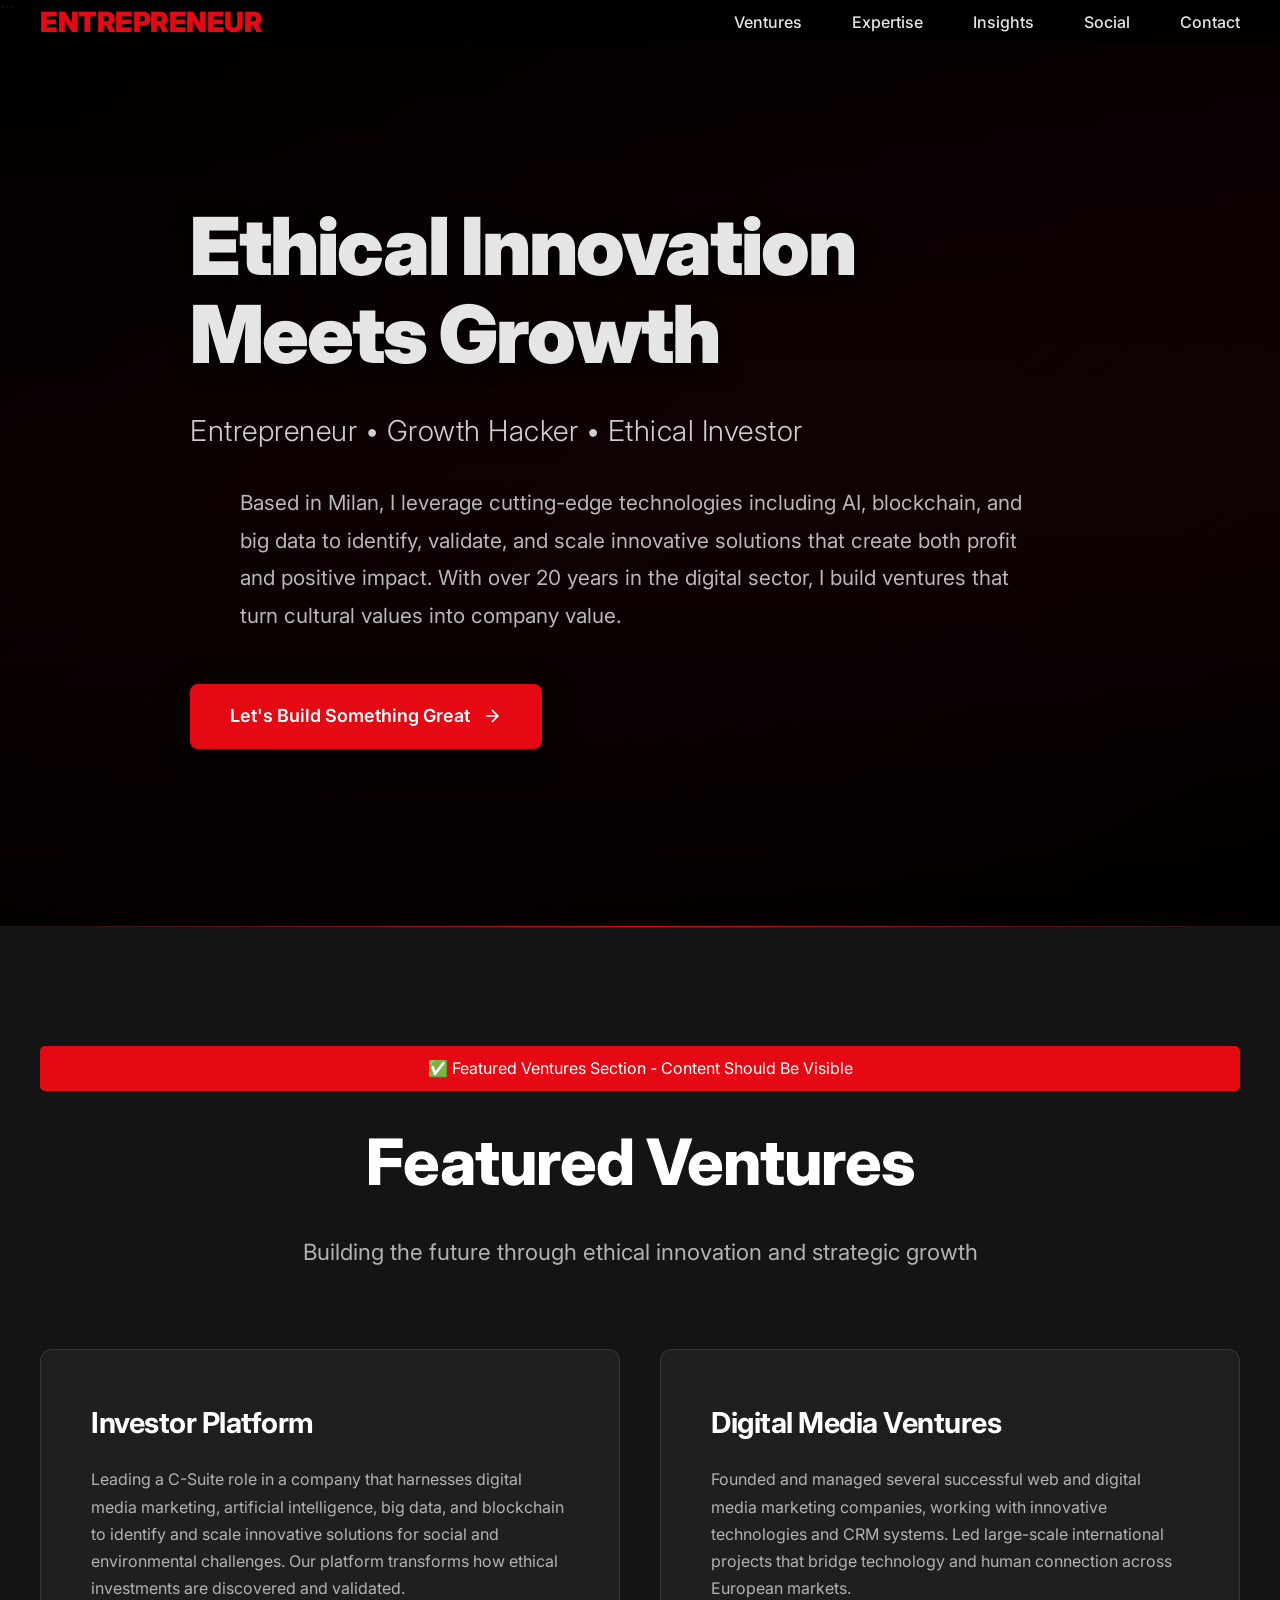
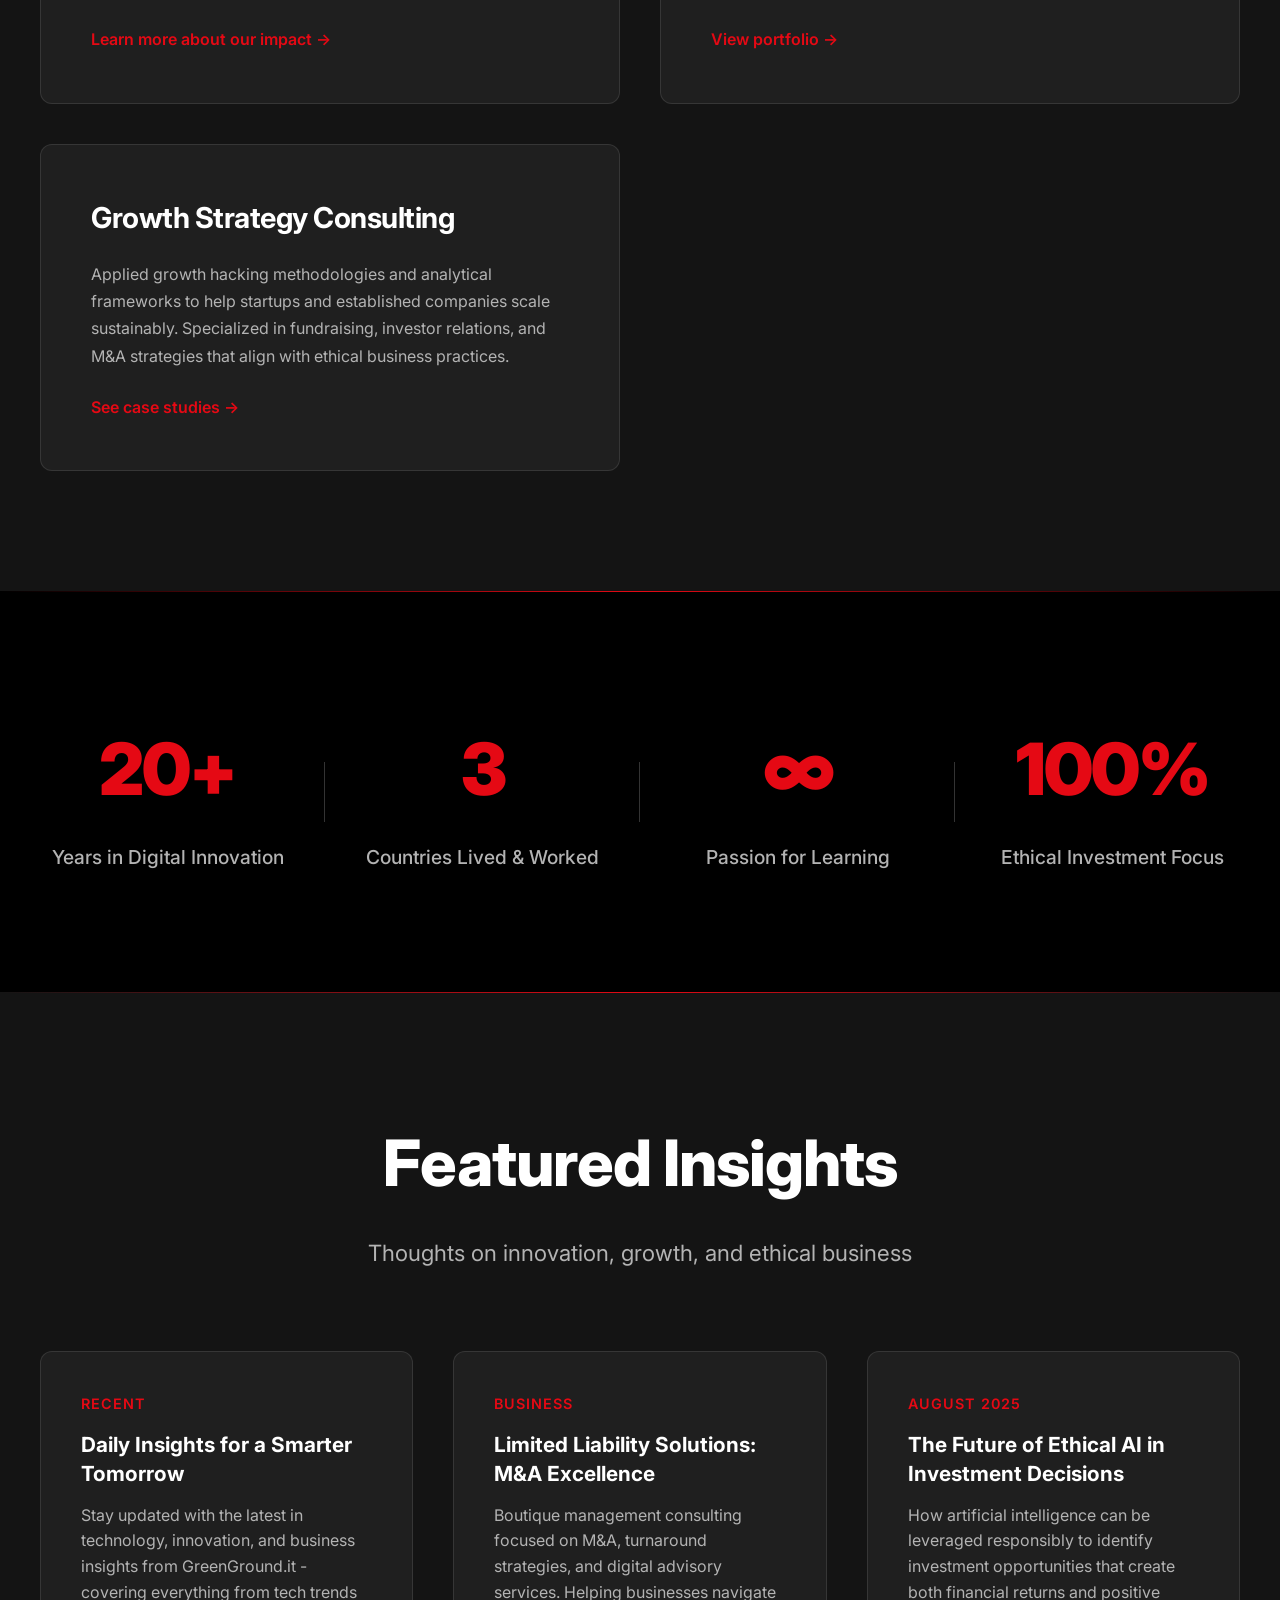
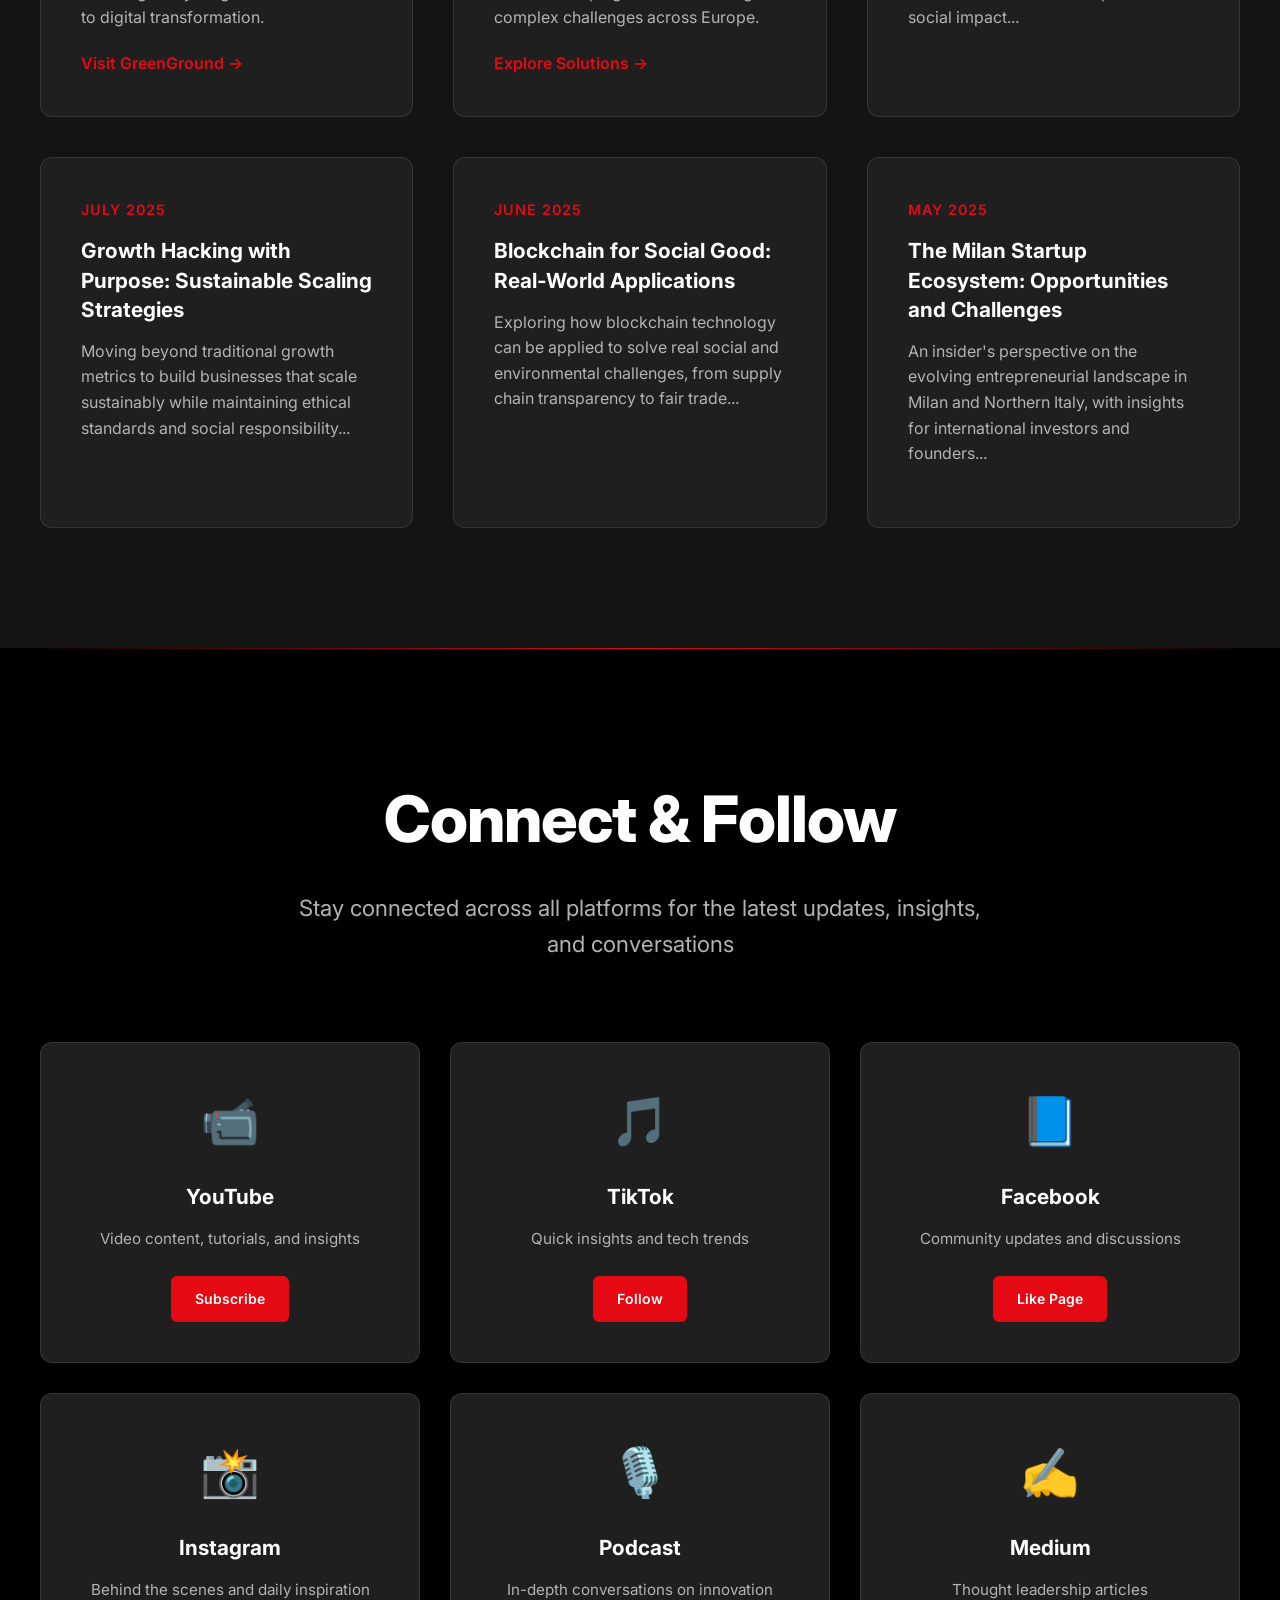
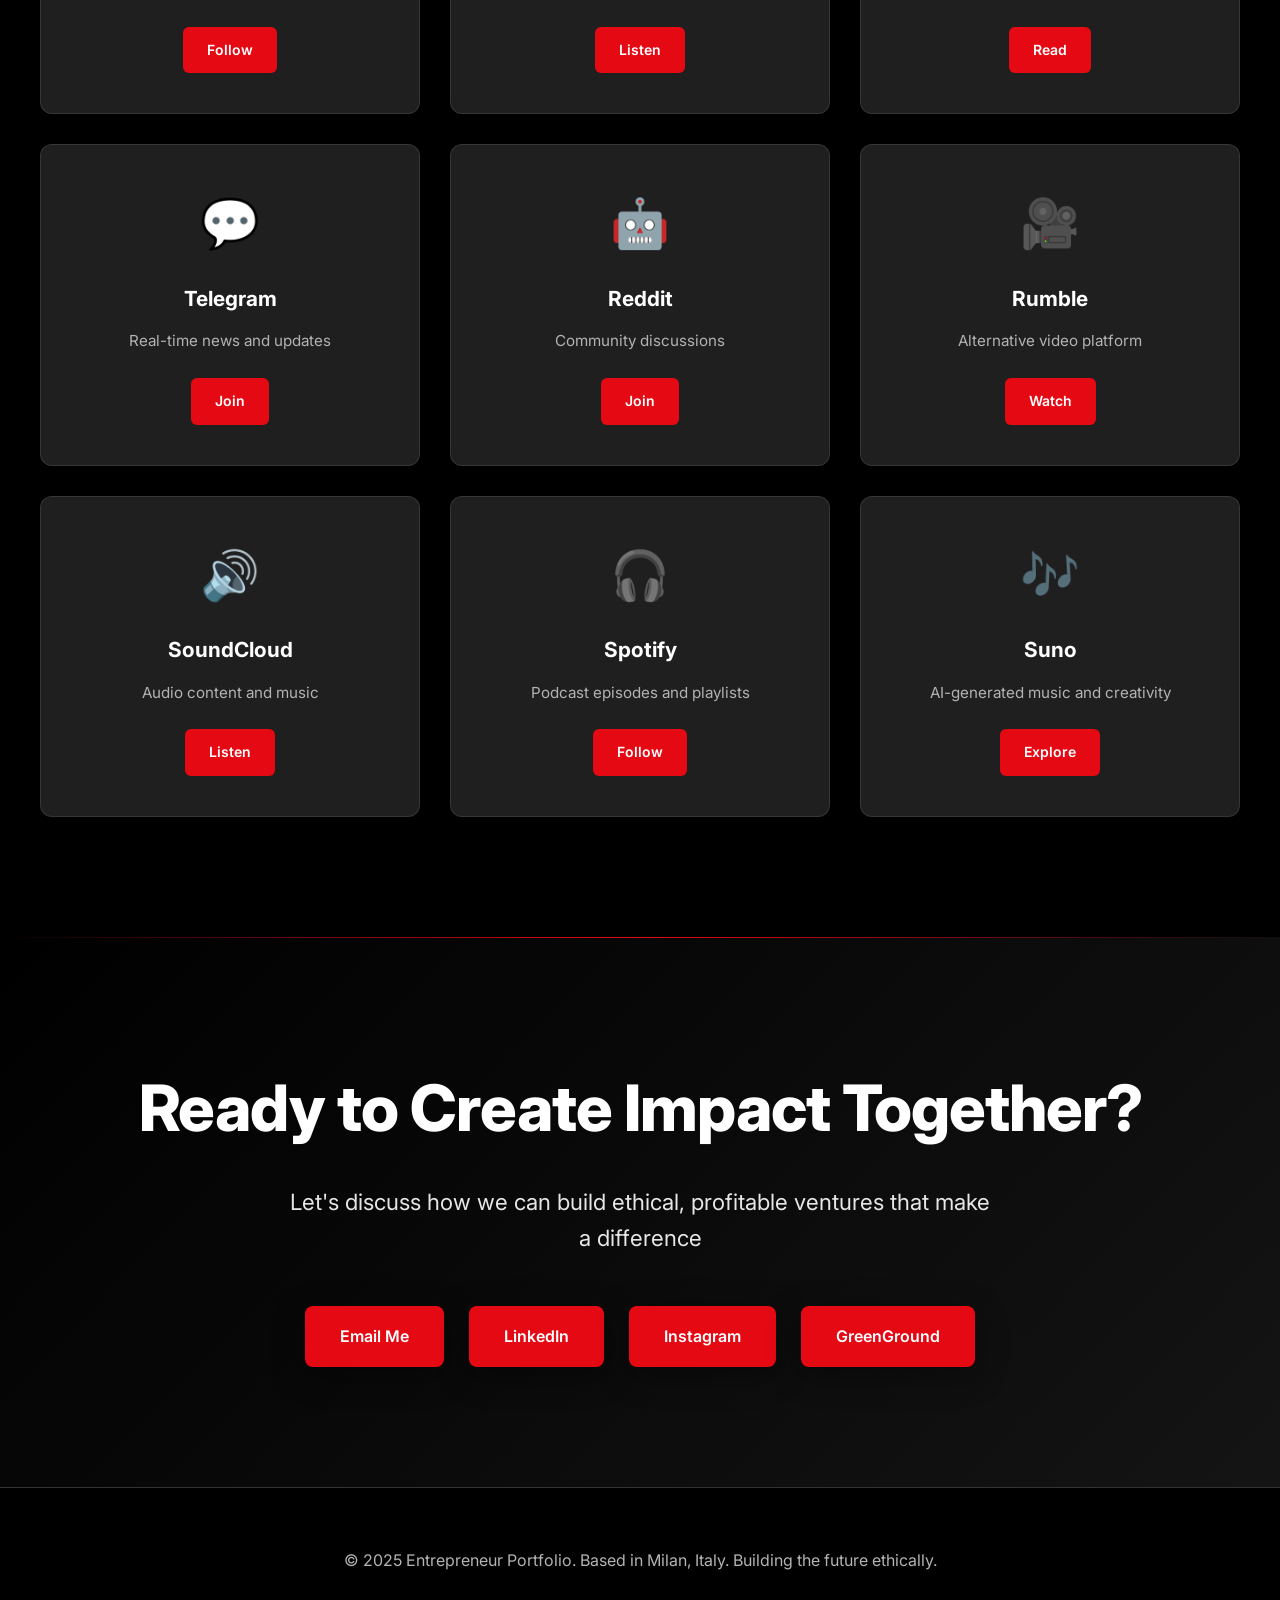
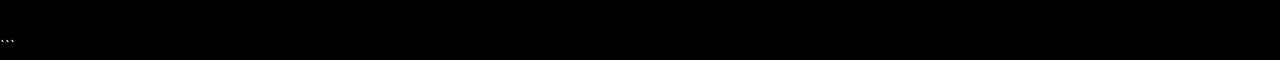
==== commit 264a6037: "Checkpoint before follow-up message Co-authored-by: kw9ypcqrt5 <kw9ypcqrt5@privaterelay.appleid.com>" ====
--- a/index.html
+++ b/index.html
@@ -49,25 +49,29 @@
 <!-- Featured Ventures -->
 <section class="featured" id="ventures">
     <div class="container">
+        <div style="background: #e50914; color: white; padding: 10px; text-align: center; margin-bottom: 20px; border-radius: 5px;">
+            ✅ Featured Ventures Section - Content Should Be Visible
+        </div>
+        
         <div class="section-header">
             <h2 class="section-title">Featured Ventures</h2>
             <p class="section-subtitle">Building the future through ethical innovation and strategic growth</p>
         </div>
         
         <div class="featured-grid">
-            <div class="featured-item scroll-animate">
+            <div class="featured-item scroll-animate" style="opacity: 1; transform: translateY(0);">
                 <h3>Investor Platform</h3>
                 <p>Leading a C-Suite role in a company that harnesses digital media marketing, artificial intelligence, big data, and blockchain to identify and scale innovative solutions for social and environmental challenges. Our platform transforms how ethical investments are discovered and validated.</p>
                 <a href="#" class="learn-more">Learn more about our impact →</a>
             </div>
             
-            <div class="featured-item scroll-animate">
+            <div class="featured-item scroll-animate" style="opacity: 1; transform: translateY(0);">
                 <h3>Digital Media Ventures</h3>
                 <p>Founded and managed several successful web and digital media marketing companies, working with innovative technologies and CRM systems. Led large-scale international projects that bridge technology and human connection across European markets.</p>
                 <a href="#" class="learn-more">View portfolio →</a>
             </div>
             
-            <div class="featured-item scroll-animate">
+            <div class="featured-item scroll-animate" style="opacity: 1; transform: translateY(0);">
                 <h3>Growth Strategy Consulting</h3>
                 <p>Applied growth hacking methodologies and analytical frameworks to help startups and established companies scale sustainably. Specialized in fundraising, investor relations, and M&A strategies that align with ethical business practices.</p>
                 <a href="#" class="learn-more">See case studies →</a>
--- a/styles.css
+++ b/styles.css
@@ -726,8 +726,8 @@
 
 /* Scroll animations */
 .scroll-animate {
-    opacity: 0;
-    transform: translateY(40px);
+    opacity: 1; /* Changed from 0 to 1 to ensure content is visible by default */
+    transform: translateY(0); /* Changed from translateY(40px) to translateY(0) */
     transition: all 0.8s ease;
 }
 
@@ -735,3 +735,14 @@
     opacity: 1;
     transform: translateY(0);
 }
+
+/* Add a subtle entrance animation for elements that should animate in */
+.scroll-animate.entrance {
+    opacity: 0;
+    transform: translateY(40px);
+}
+
+.scroll-animate.entrance.animate {
+    opacity: 1;
+    transform: translateY(0);
+}
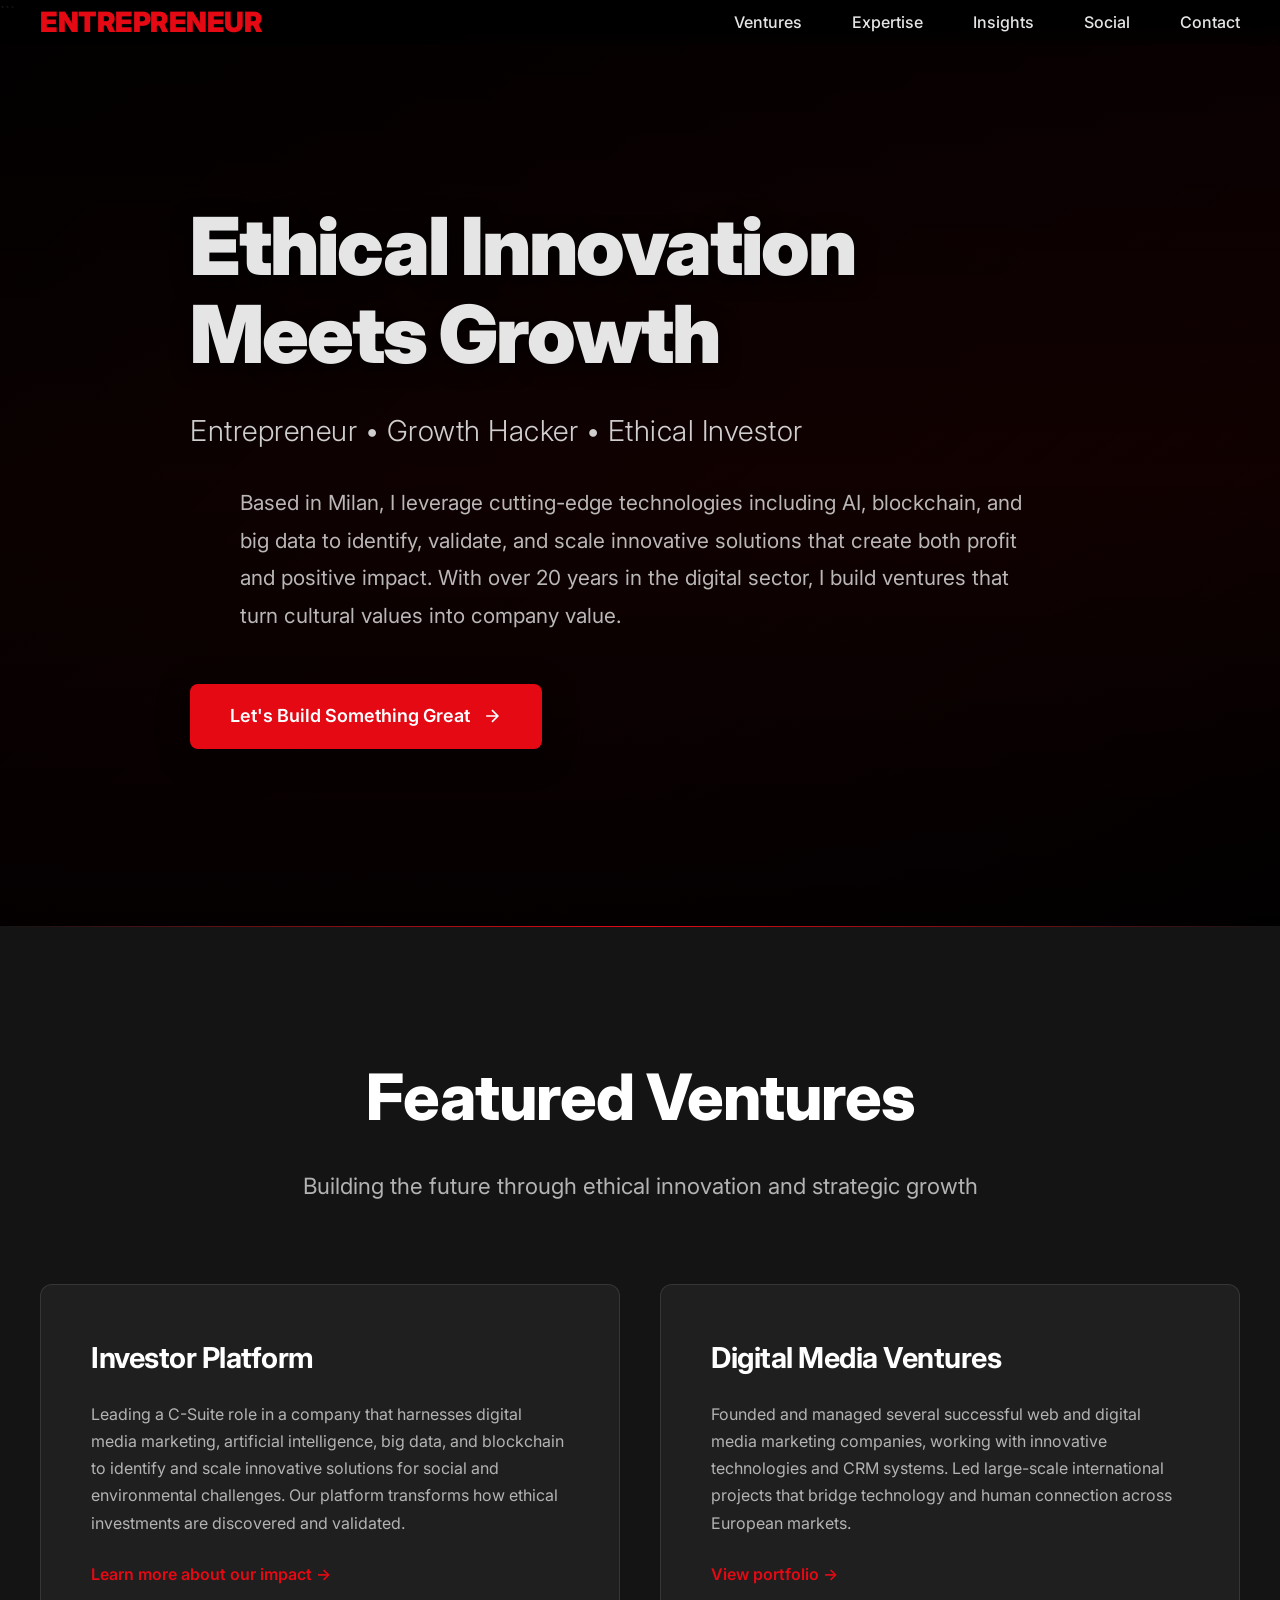
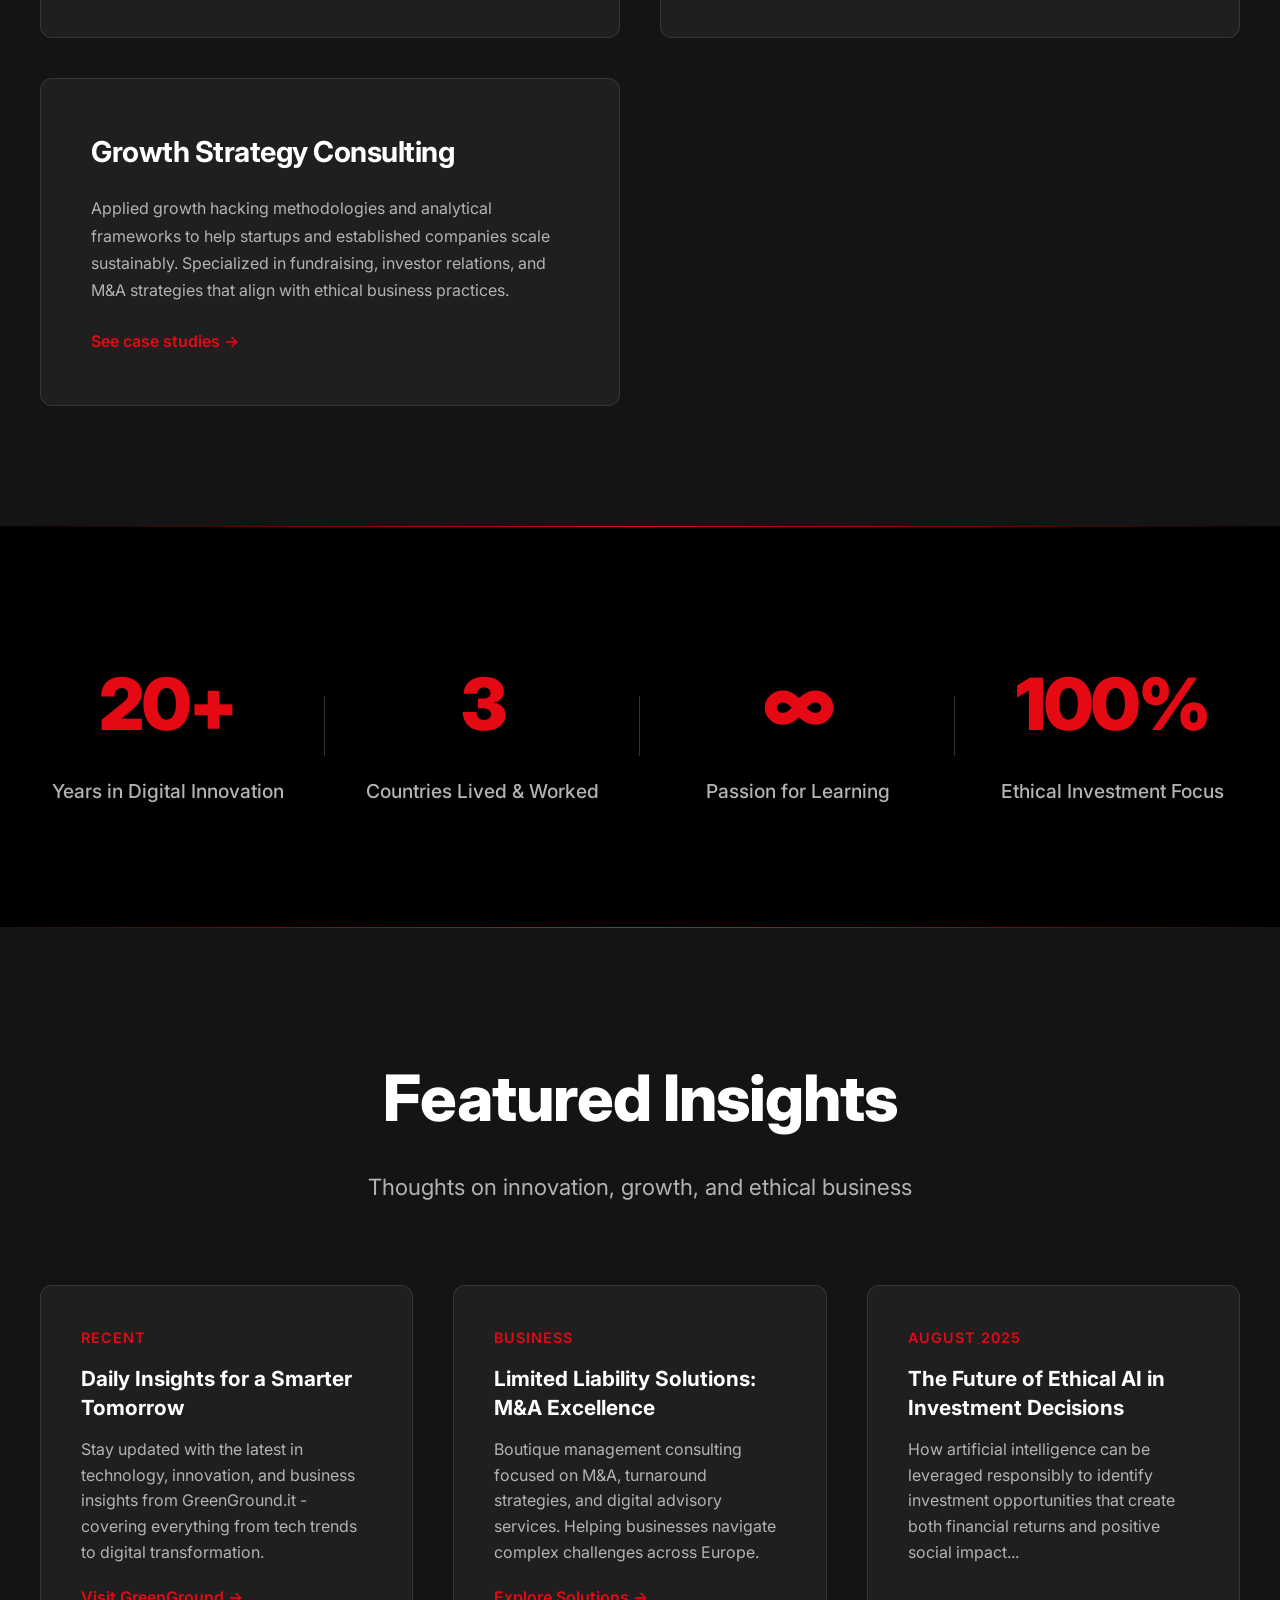
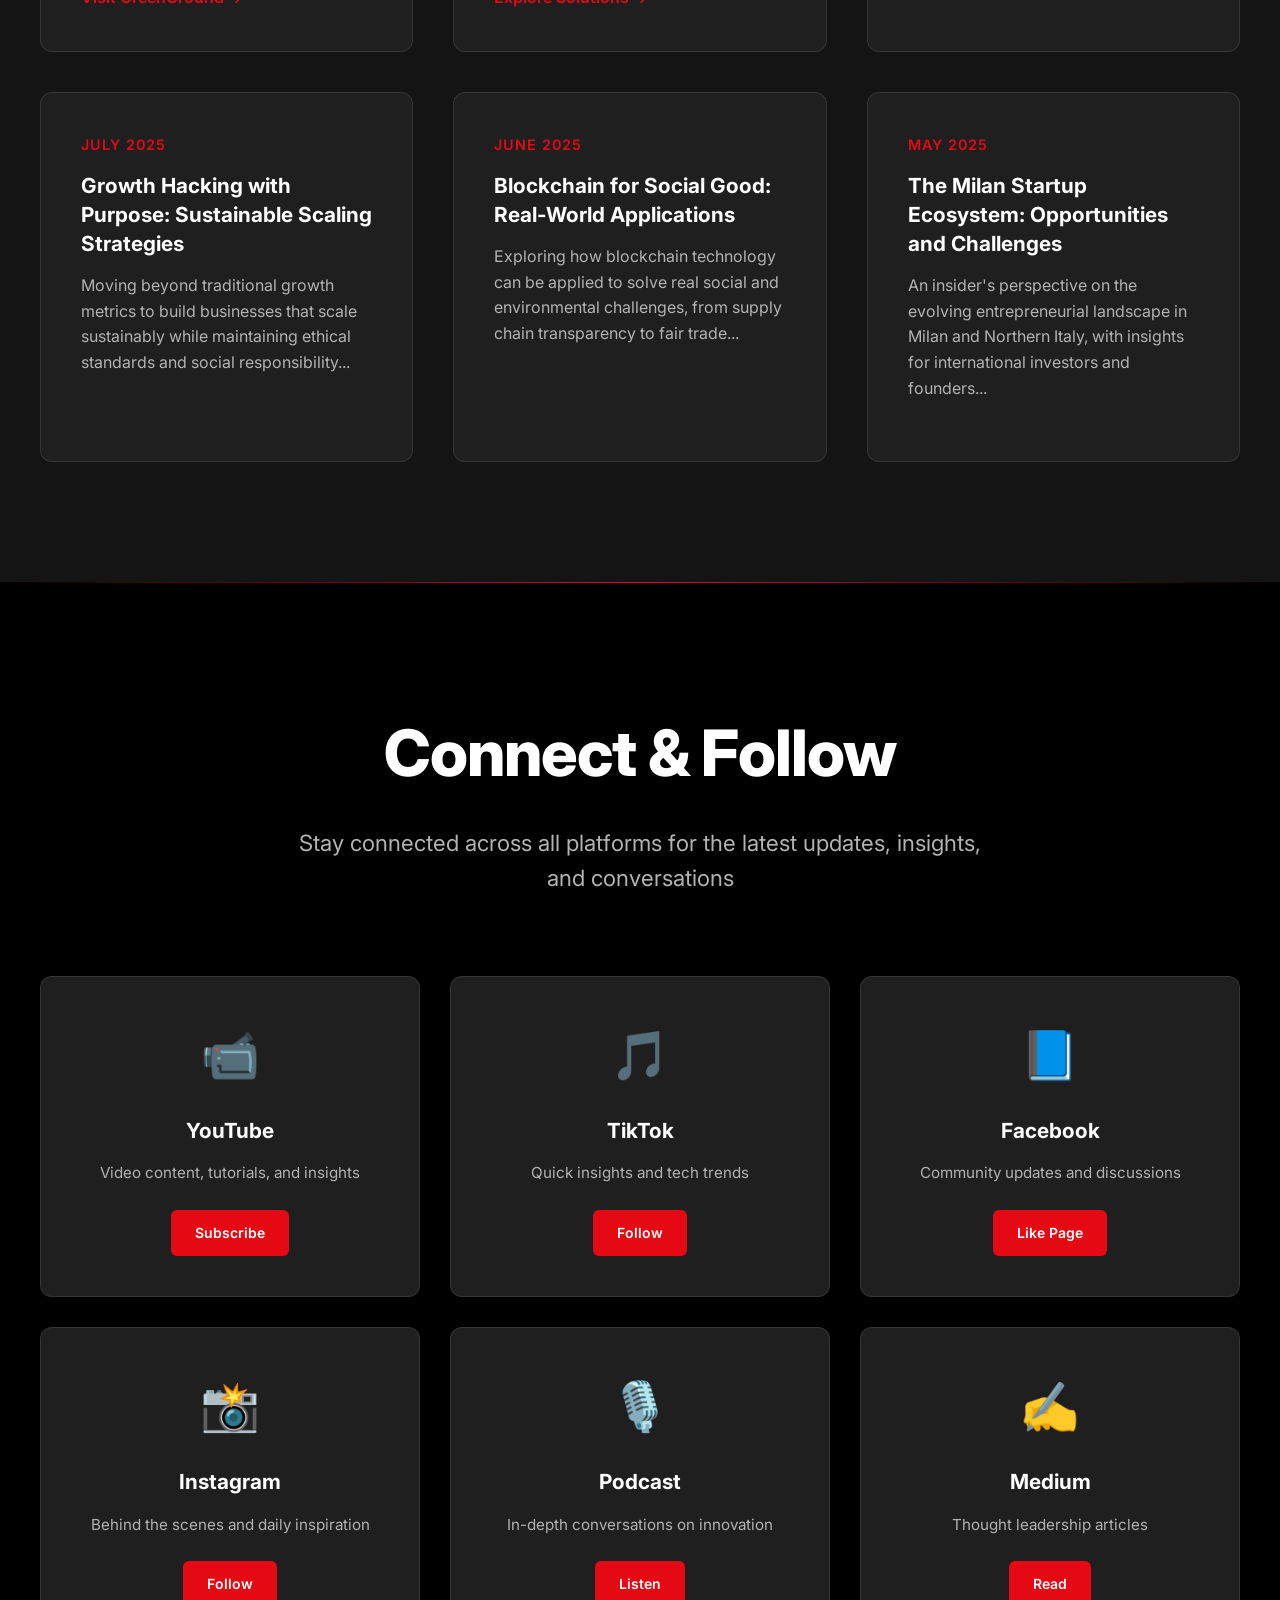
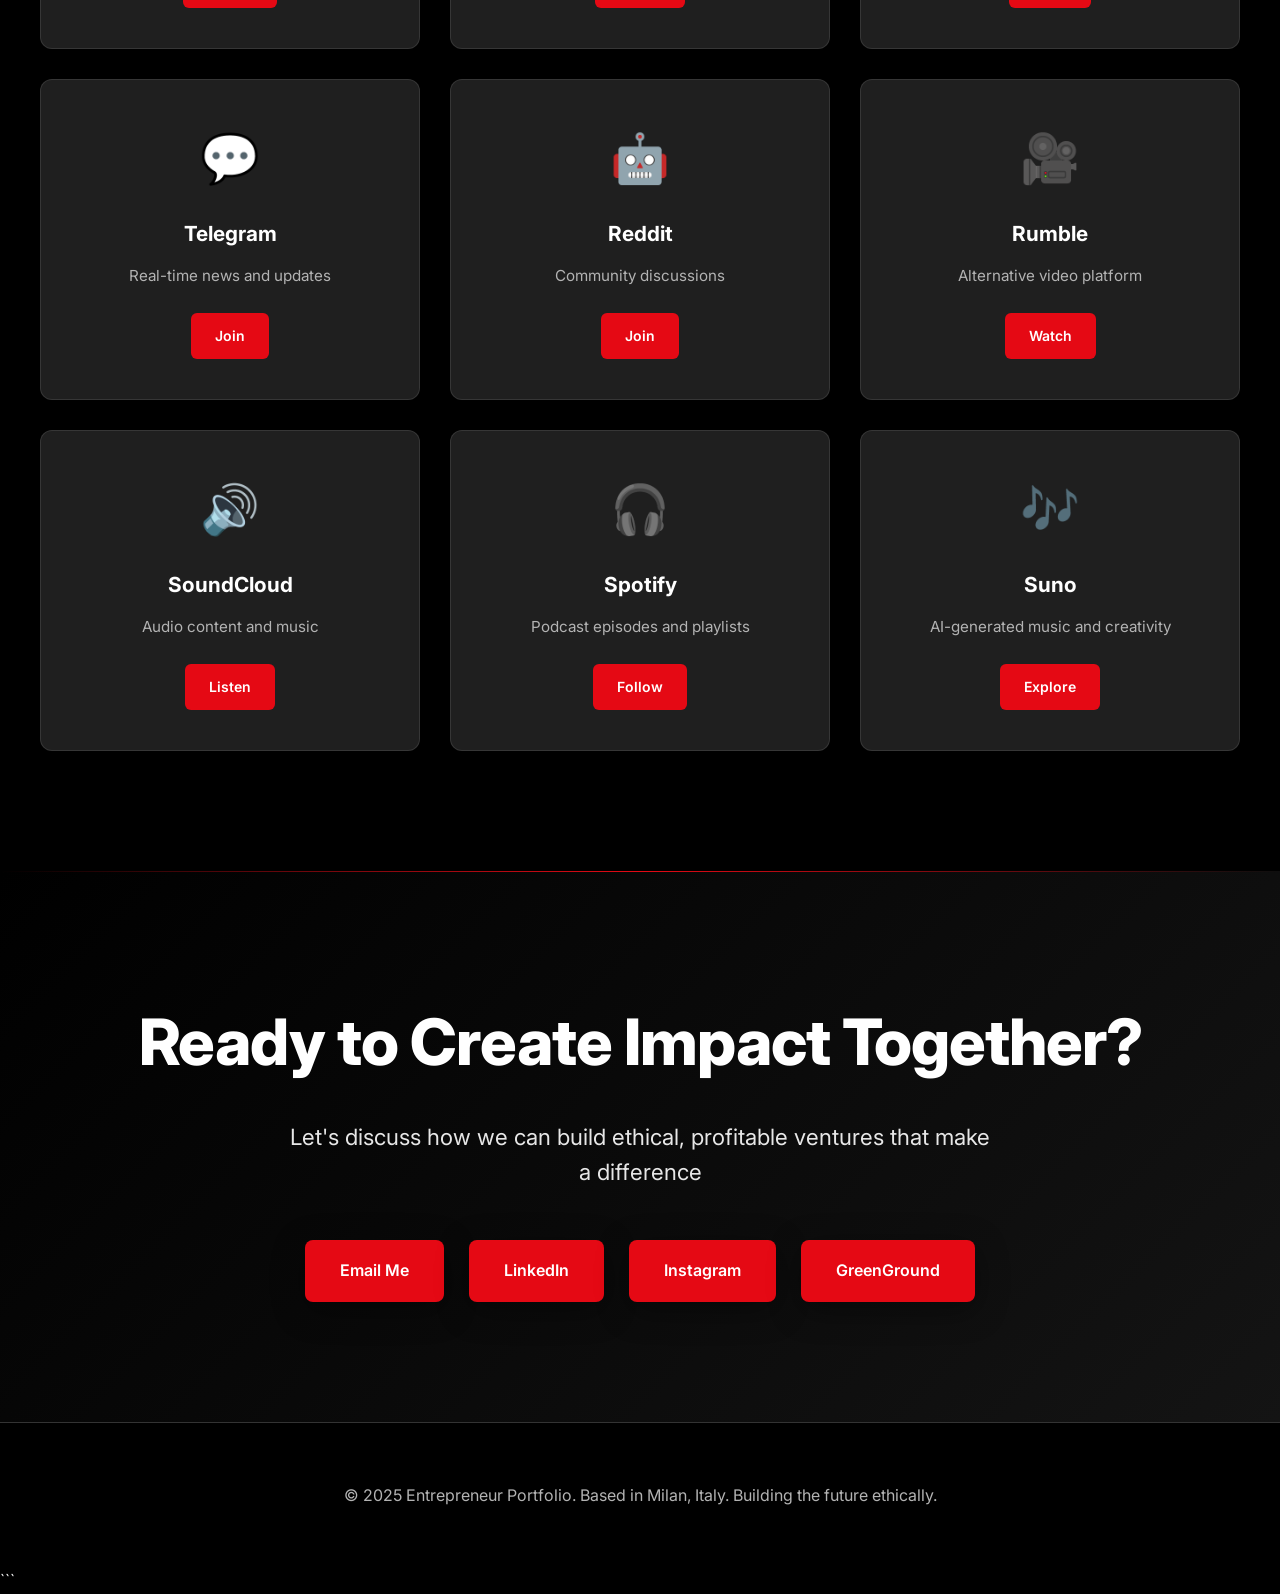
==== commit c00ae78a: "Remove test banner from Featured Ventures section - content now working properly" ====
--- a/index.html
+++ b/index.html
@@ -49,9 +49,7 @@
 <!-- Featured Ventures -->
 <section class="featured" id="ventures">
     <div class="container">
-        <div style="background: #e50914; color: white; padding: 10px; text-align: center; margin-bottom: 20px; border-radius: 5px;">
-            ✅ Featured Ventures Section - Content Should Be Visible
-        </div>
+
         
         <div class="section-header">
             <h2 class="section-title">Featured Ventures</h2>
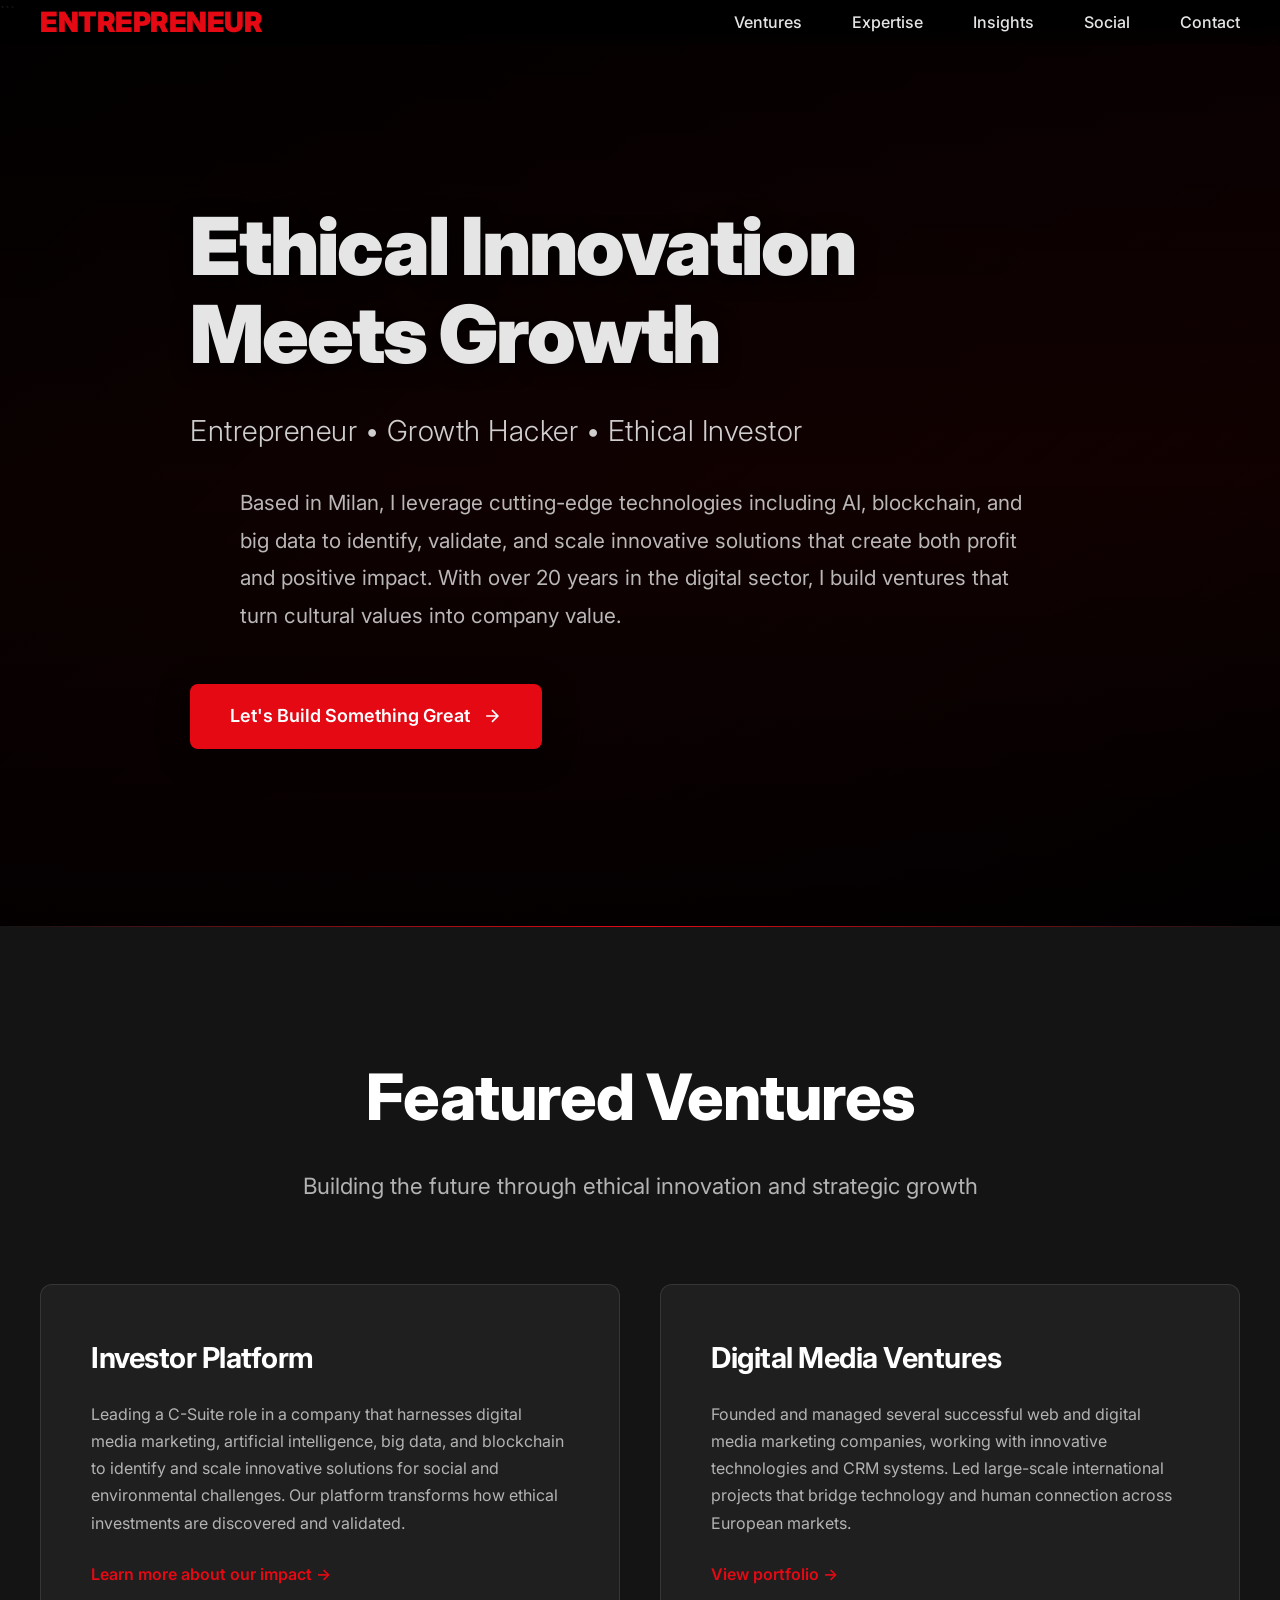
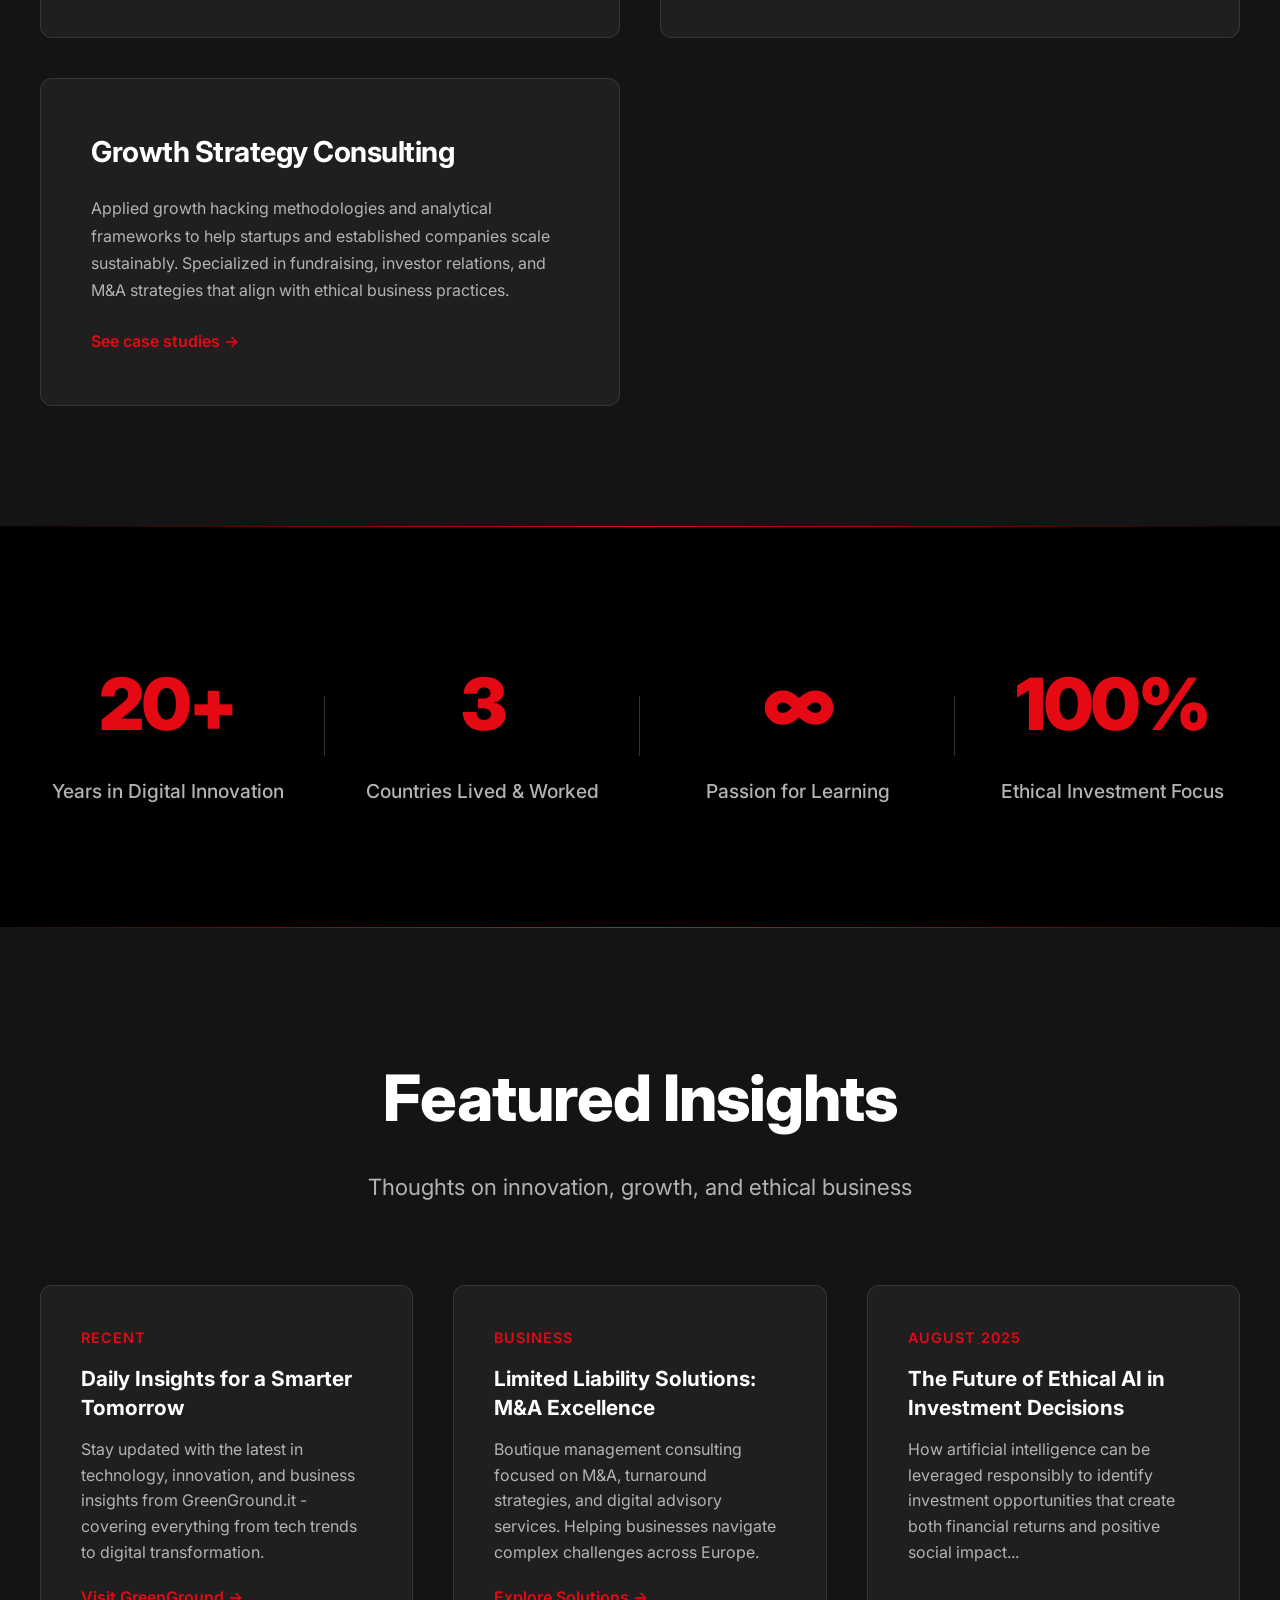
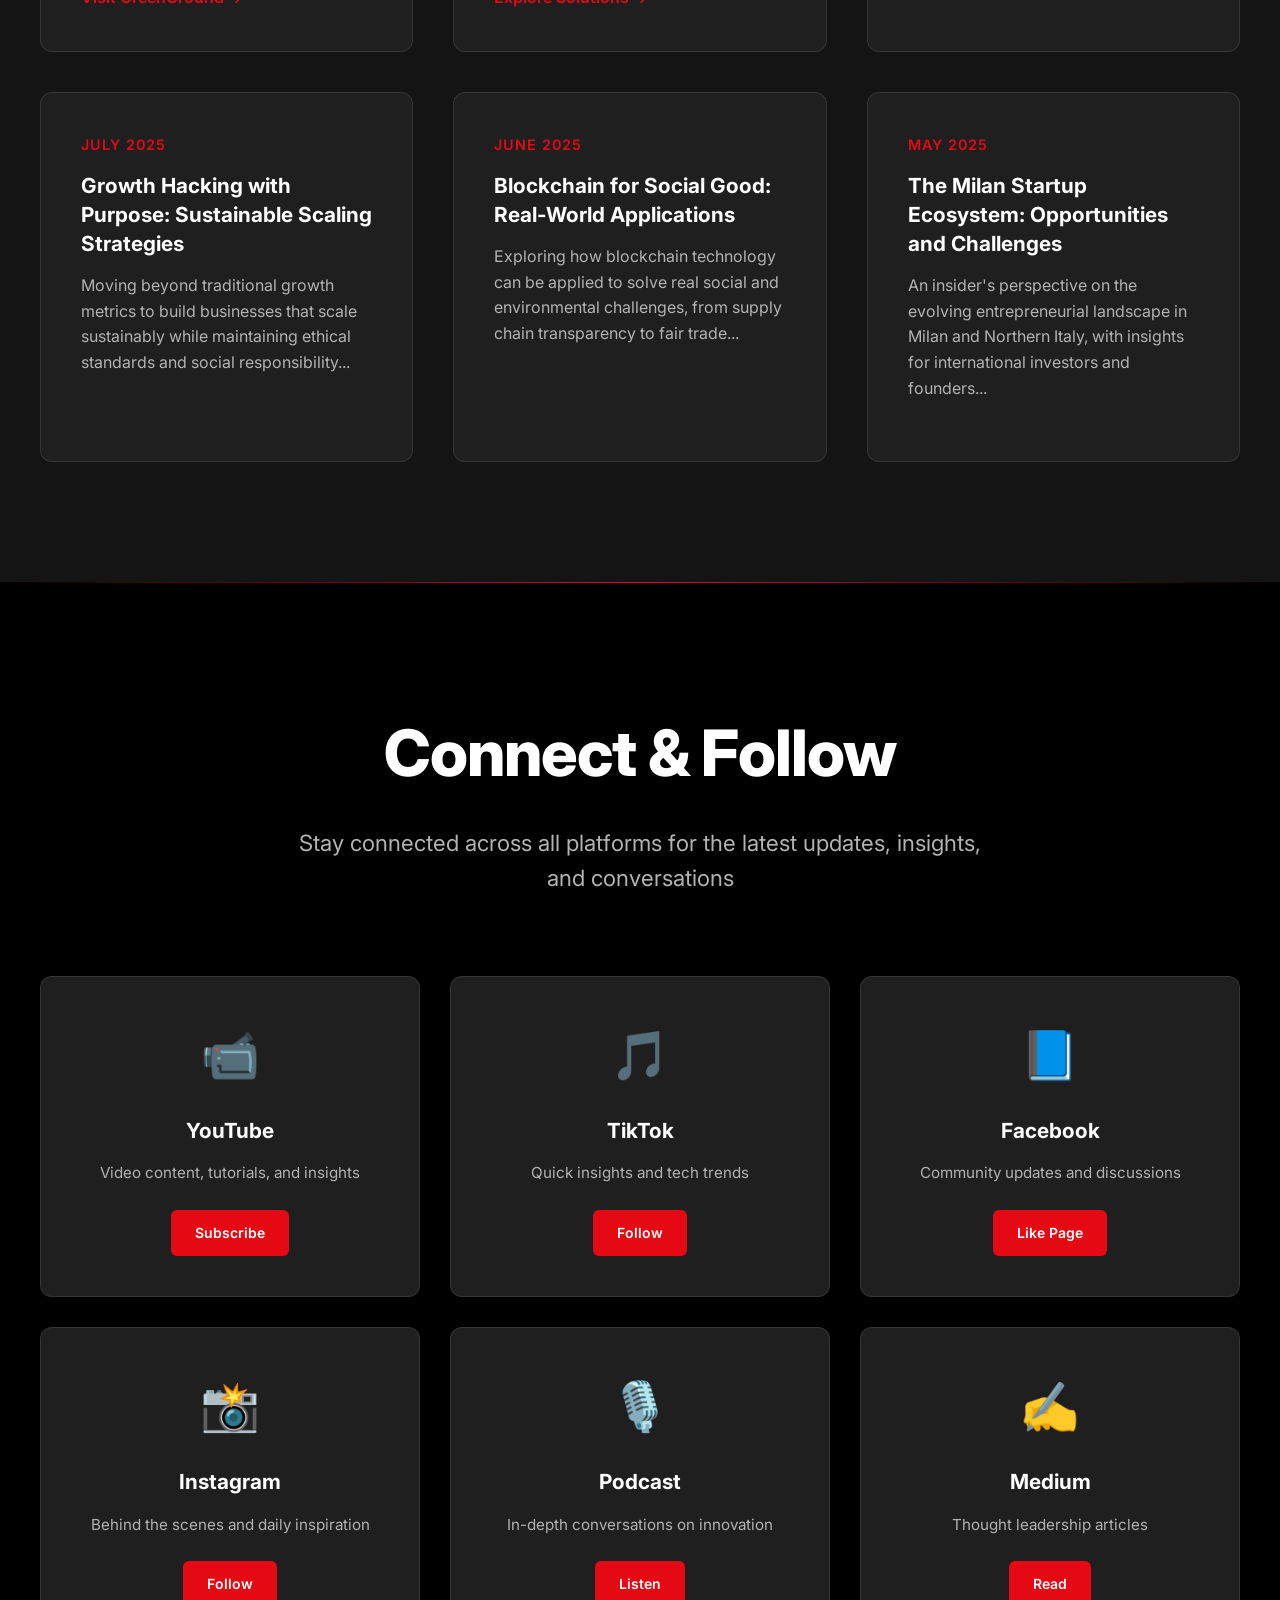
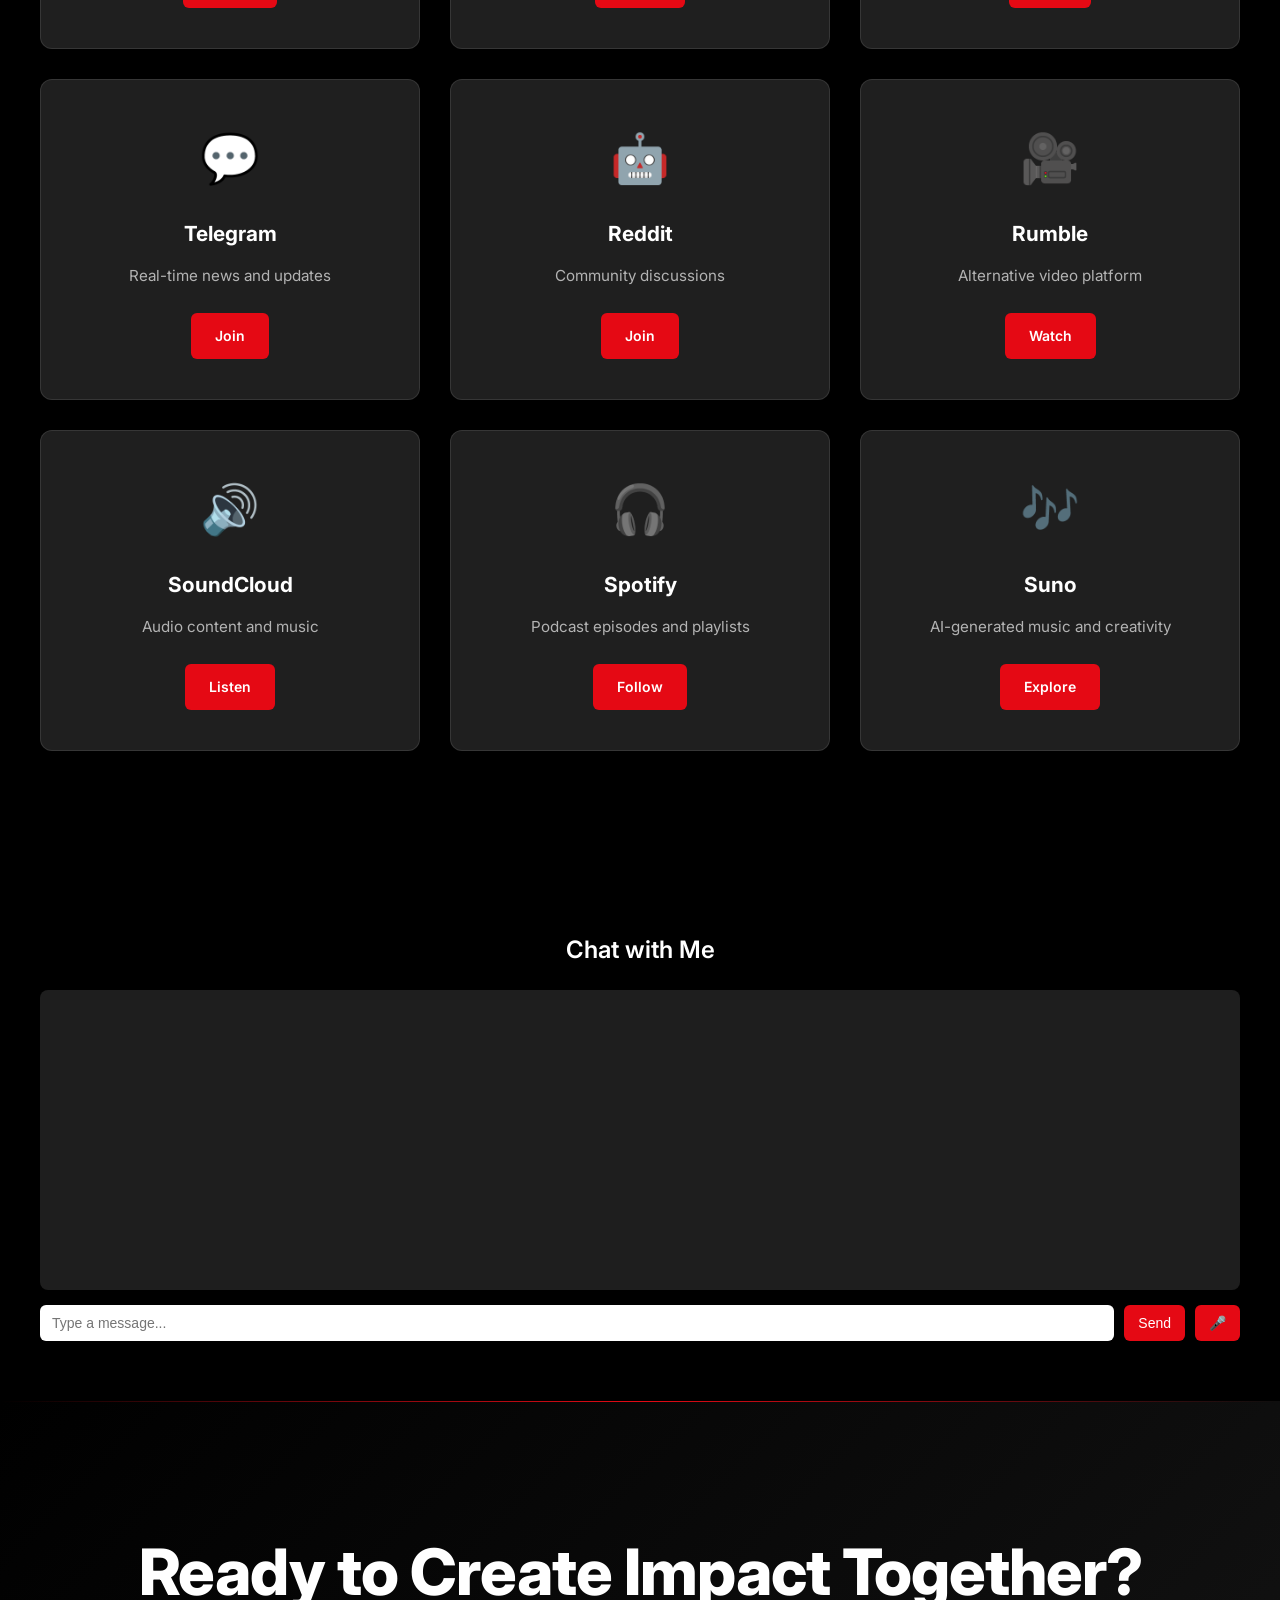
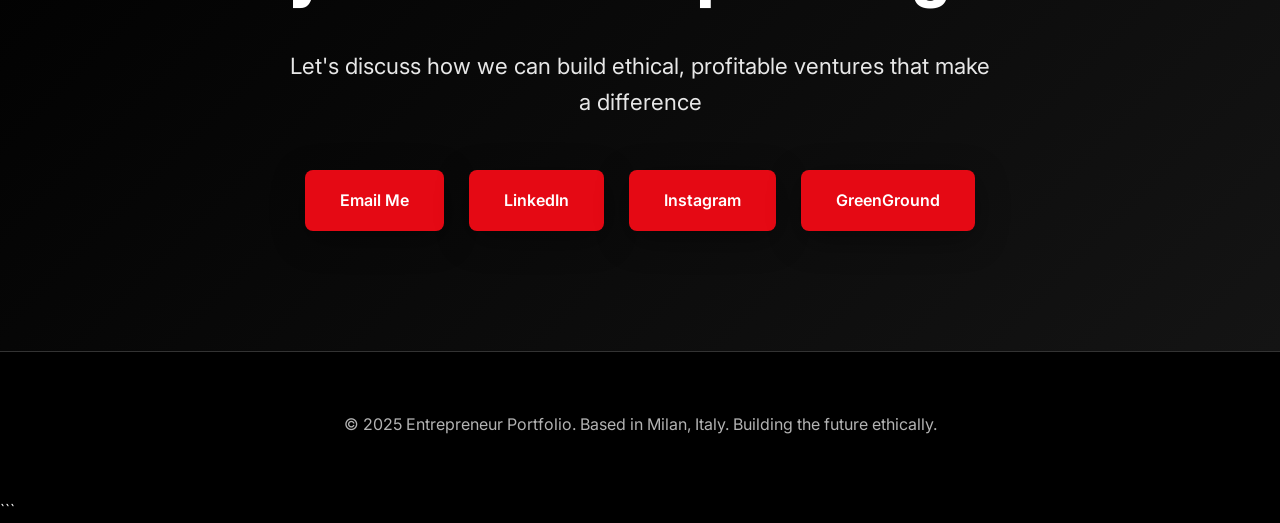
==== commit 74aa51dd: "Add interactive chat section with text and voice messaging Co-authored-by: kw9ypcqrt5 <kw9ypcqrt5@pr" ====
--- a/index.html
+++ b/index.html
@@ -249,6 +249,19 @@
     </div>
 </section>
 
+<!-- Chat Section -->
+<section class="chat" id="chat">
+    <div class="container">
+        <h2>Chat with Me</h2>
+        <div id="chat-window" class="chat-window"></div>
+        <div class="chat-input-group">
+            <input type="text" id="chat-input" placeholder="Type a message..." />
+            <button id="send-btn">Send</button>
+            <button id="record-btn">🎤</button>
+        </div>
+    </div>
+</section>
+
 <!-- Contact Section -->
 <section class="contact" id="contact">
     <div class="container">
--- a/styles.css
+++ b/styles.css
@@ -746,3 +746,76 @@
     opacity: 1;
     transform: translateY(0);
 }
+
+/* Chat Interface */
+.chat {
+  background: var(--netflix-black);
+  color: var(--netflix-white);
+  padding: 60px 0;
+}
+.chat h2 {
+  margin-bottom: 20px;
+  font-weight: 600;
+  text-align: center;
+}
+.chat-window {
+  background: #1e1e1e;
+  border-radius: 8px;
+  padding: 20px;
+  height: 300px;
+  overflow-y: auto;
+  margin-bottom: 15px;
+}
+.message {
+  display: flex;
+  margin-bottom: 10px;
+}
+.message.user {
+  justify-content: flex-end;
+}
+.message.bot {
+  justify-content: flex-start;
+}
+.message-bubble {
+  max-width: 70%;
+  padding: 10px 14px;
+  border-radius: 12px;
+  font-size: 14px;
+  line-height: 1.4;
+}
+.user .message-bubble {
+  background: var(--netflix-red);
+  color: #fff;
+  border-bottom-right-radius: 0;
+}
+.bot .message-bubble {
+  background: #2f2f2f;
+  color: #fff;
+  border-bottom-left-radius: 0;
+}
+.message audio {
+  width: 180px;
+}
+.chat-input-group {
+  display: flex;
+  gap: 10px;
+}
+#chat-input {
+  flex: 1;
+  padding: 10px 12px;
+  border: none;
+  border-radius: 6px;
+  font-size: 14px;
+}
+#send-btn, #record-btn {
+  background: var(--netflix-red);
+  color: #fff;
+  border: none;
+  border-radius: 6px;
+  padding: 10px 14px;
+  cursor: pointer;
+  font-size: 14px;
+}
+#record-btn.recording {
+  background: #e67e22;
+}
